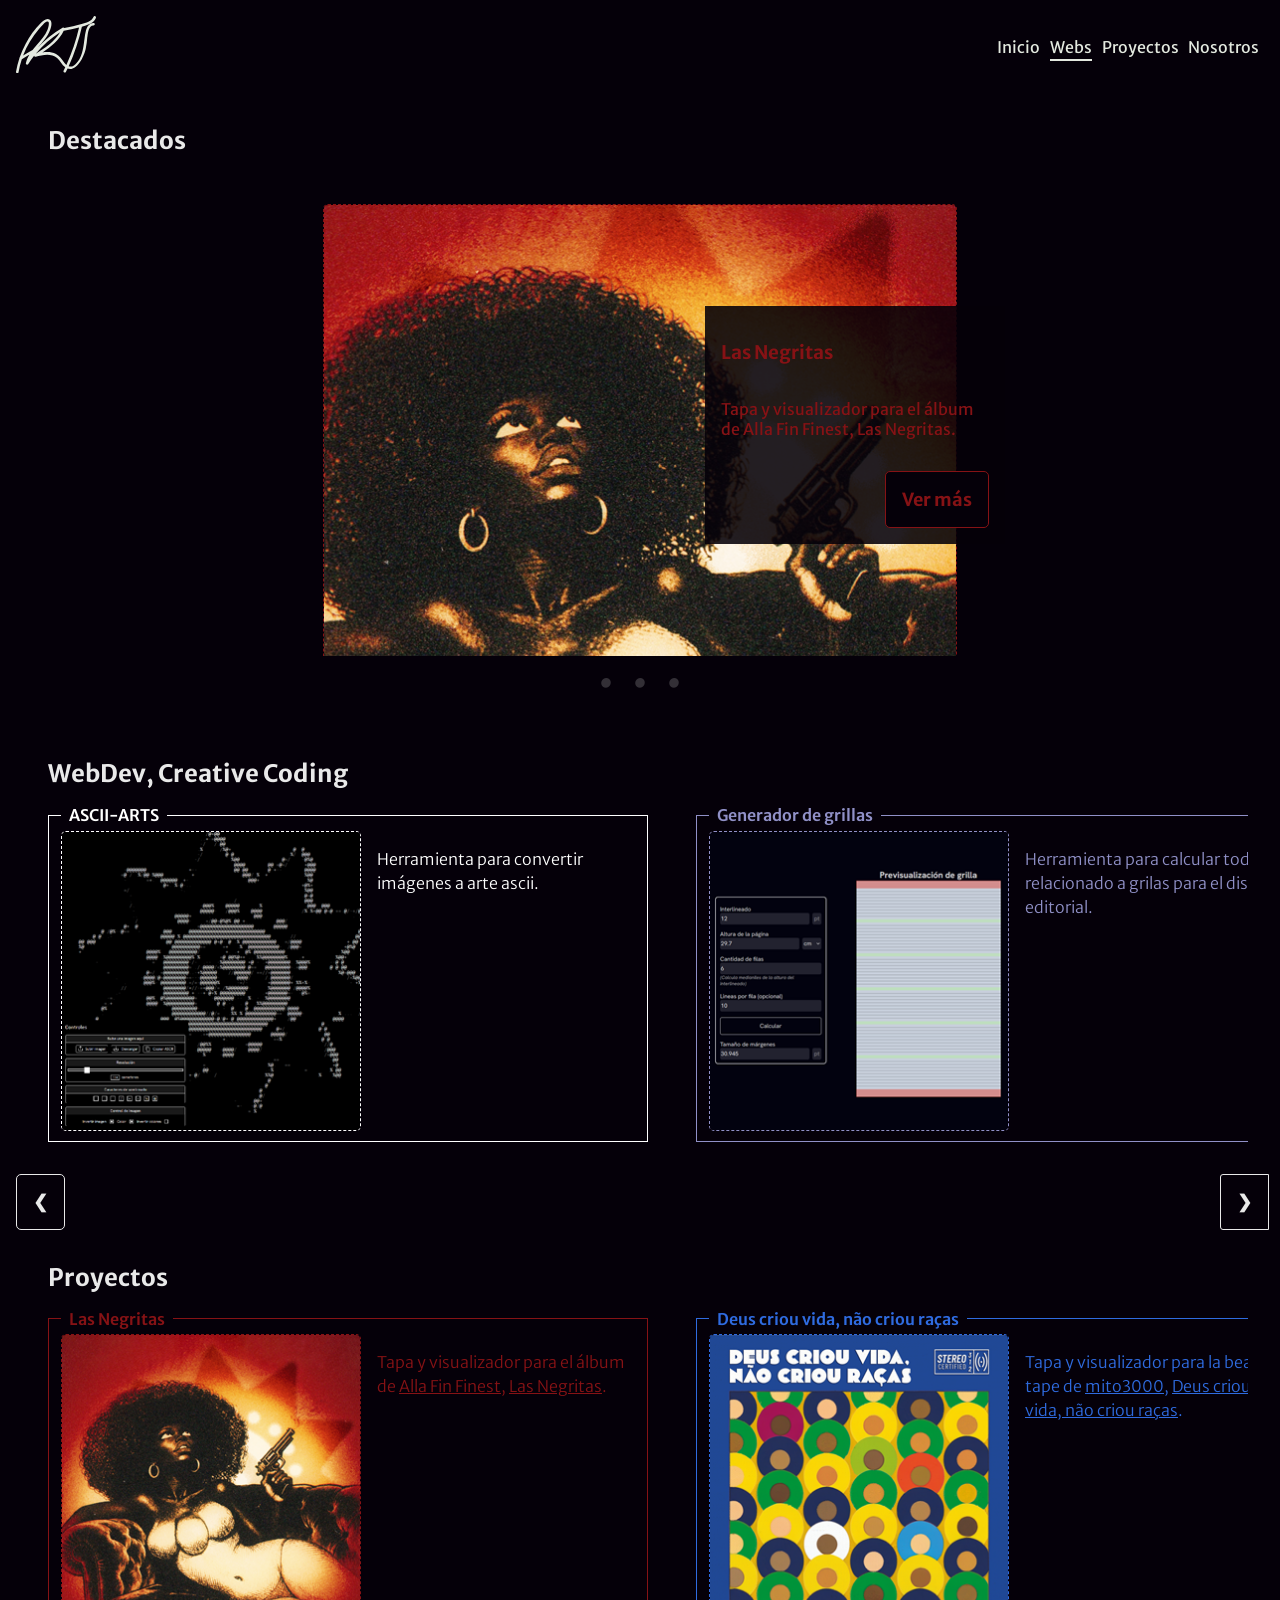
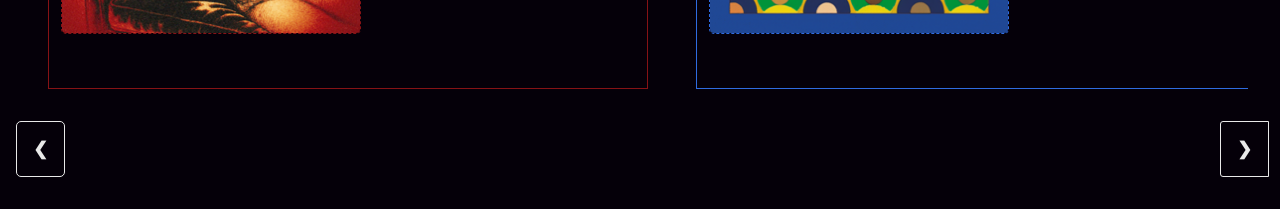
==== index.html @ b4864636 "Add hero section" ====
<!DOCTYPE html>
<html lang="es">

<head>
    <meta charset="UTF-8">
    <meta name="viewport" content="width=device-width, initial-scale=1.0">
    <title>ARTS.str | Web Portfolio</title>
    <link rel="preconnect" href="https://fonts.googleapis.com">
    <link rel="preconnect" href="https://fonts.gstatic.com" crossorigin>
    <link href="https://fonts.googleapis.com/css2?family=Merriweather+Sans:ital,wght@0,300..800;1,300..800&display=swap"
        rel="stylesheet">
    <link rel="stylesheet" href="css/main-style.css">
    <link rel="stylesheet" href="css/nav-style.css">
    <link rel="stylesheet" href="css/cards-style.css">
    <link rel="stylesheet" href="css/modal-style.css">
    <link rel="stylesheet" href="css/controls-style.css">
    <link rel="stylesheet" href="css/hero-style.css">
</head>

<body>
    <nav class="nav">
        <a href="#home">
            <svg class="logo" xmlns="http://www.w3.org/2000/svg" viewBox="0 0 159.32 113.97">
                <path
                    d="M154.54,1.44c-3.74,9.2-15.3,11.96-23.85,14.61-11.26,3.48-22.75,6.17-34.37,8.08-.65-1.17-2.17-1.79-3.62-.94-18.35,10.75-34.97,24.2-49.34,39.77,9.53-11.02,19.91-21.61,24.7-35.41,1.94-5.58,4.93-15.87-.68-20.15-6.23-4.76-13.85,2.54-17.96,6.71-12.04,12.24-22.29,26.29-30.39,41.42-4.67,8.72-8.62,17.83-11.82,27.19-.34.42-.48.91-.46,1.4C3.83,92.87,1.58,101.84.04,110.93c-.55,3.25,4.46,4.33,5.01,1.07,1.5-8.86,3.68-17.58,6.5-26.08,4.32-2.51,8.64-5.03,12.96-7.54.69-.4,1.38-.81,2.07-1.22-3.12,5.21-5.59,10.77-6.92,16.83-.66,3.01,3.3,4.03,4.79,1.69,3.63-5.68,7.54-11.16,11.69-16.45.34,1.32,1.66,2.44,3.26,1.93,13.21-4.2,30.91-7.63,42.51,2.31,6.31,5.41,9.23,14.01,16.18,18.75-1.08,2.28-2.18,4.56-3.31,6.82-1.48,2.95,3.1,5.26,4.58,2.31,1.13-2.27,2.24-4.56,3.33-6.85,1.44.55,3.96,1.3,7.01.93,0,0,3.21-.39,6.38-2.43,17.17-11.05,22.7-37.45,22.7-37.45,3.26-15.57,2.08-16.19,3.64-25.74,1.07-6.57,2.46-21.22,11.84-20.96,3.29.09,3.71-5.02.41-5.11-8.89-.25-13.43,7.71-15.3,15.31-2.02,8.2-1.87,10.32-4.19,25.82-1.47,9.84-2.46,16.5-5.9,24.61-7.17,16.92-17,21.34-18.99,21.29-2.79-.06-5.41-.92-5.41-.92,0,0,0,0-.01,0,11.56-25.17,20.41-51.56,26.36-78.62.99-.3,1.98-.6,2.97-.91,9.4-2.98,20.84-6.57,24.9-16.56,1.24-3.04-3.33-5.37-4.58-2.31ZM22.53,73.61c-2.77,1.61-5.54,3.23-8.31,4.84,7.41-19.42,18.2-37.53,31.91-53.25,2.65-3.04,5.41-6,8.27-8.85,2.16-2.15,4.86-4.91,8.09-5.23,5.8-.57,1.35,13.34.26,16.14-4.56,11.73-13.42,21.17-21.51,30.56-2.81,3.26-5.63,6.59-8.27,10.04-3.6,1.65-7.01,3.76-10.43,5.75ZM87.71,32.27c-11.09,18.72-30.12,31.41-48.31,42.92,13.78-16.67,30.12-31.17,48.31-42.92ZM100.33,97.46c-1.7-1.31-3.15-2.95-4.5-4.71-4.86-6.37-8.77-13.09-16.13-16.91-8.26-4.28-17.77-4.6-26.99-3.18,17.02-11.39,33.35-24.6,42.32-43.19.11,0,.22-.01.34-.03,10.2-1.63,20.3-3.81,30.25-6.59-5.84,25.68-14.32,50.68-25.28,74.6Z" />
            </svg>
        </a>

        <section class="nav-links">
            <a href="#home" data-section="home">Inicio</a>
            <a href="#web-title" data-section="web">Webs</a>
            <a href="#projects-title" data-section="projects">Proyectos</a>
            <a href="#us" data-section="us">Nosotros</a>
        </section>

    </nav>

    <main class="main-content">
        <h2 id="web-title">Destacados</h2>
        <article id="home">
            <div id="hero-section"></div>
            <div id="home-anchors"></div>
        </article>
        <h2 id="web-title">WebDev, Creative Coding</h2>
        <article id="web">
        </article>
        <div class="controls">
            <button class="prev">&#10094;</button>
            <button class="next">&#10095;</button>
        </div>
        <h2 id="projects-title">Proyectos</h2>
        <article id="projects">

        </article>
        <div class="controls">
            <button class="prev">&#10094;</button>
            <button class="next">&#10095;</button>
        </div>
        <article id="us">

        </article>
    </main>

    <!-- The Modal -->
    <div id="popup-modal" class="modal">

    </div>
    <script src="js/main-script.js"></script>
    <script src="js/nav-script.js"></script>
    <script src="js/modal.js"></script>
    <script src="js/gallery.js"></script>
    <script src="js/load-project-page.js"></script>
    <script src="js/load-projects.js"></script>
    <script src="js/load-tools.js"></script>
    <script src="js/scroll-persistance.js"></script>
    <script src="js/controls.js"></script>
    <script src="js/hero-script.js"></script>
</body>

</html>
---- css/main-style.css ----
:root{
    --bg: #050009;
    --bg-overlay: #050009e0;
    --text: #E9E9E9;
    --text-hover: #a8a8a8;
}
*{
    box-sizing: border-box;
}
html{
    margin: 0;
    padding: 0;
    scroll-behavior: smooth !important;
}
body{
    margin: 0;
    padding: 0;
    background-color: var(--bg);
    color: var(--text);
    font-family: "Merriweather Sans", sans-serif;
}
.main-content{
    display: flex;
    flex-direction: column;
}
article{
    scroll-margin-top: 5rem;
    margin: 1rem 2rem;
    scrollbar-width: none;
}
#projects, #web{
    display: flex;
    flex-direction: row;
    padding-bottom: 1rem;
    overflow-x: scroll;
    gap: 1rem;
}
h2{
    width: fit-content;
    text-align: left;
    margin: 2rem 0 0 3rem;
    scroll-margin-top: 5rem;
}

@media screen and (max-width: 768px) {
    .main-content{
        display: flex;
        flex-direction: column;
        align-items: center;
        justify-content: center;
    }
    #projects, #web{
        margin: 0;
        flex-direction: column;
        max-height: fit-content;
        width: fit-content;
    }
    h2{
        text-align: center;
        margin: 3rem 0 0 0;
        font-size: xx-large;
    }
    article{
        scrollbar-width:initial;
    }
}
---- css/nav-style.css ----
.nav{
    position: sticky;
    width: 100%;
    top: 0;
    left: 0;
    display: flex;
    flex-direction: row;
    align-items: center;
    justify-content: space-between;
    mix-blend-mode: difference;
    z-index: 1;
}

.nav-links{
    margin-right: 1rem;
    display: flex;
    flex-direction: row;
    justify-content: space-between;
}

.nav-links *{
    margin: .3rem;
    position: relative;
    text-decoration: none;
    color: var(--text);
    transform-origin: center;
    transition: transform 100ms ease-in;
}

.nav-links *::after{
    content: "";
    position: absolute;
    left: 0;
    bottom: -4px;
    width: 0;
    height: 2px;
    background: currentColor;
    transition: width 0.3s ease;
}

.nav-links *:hover{
    color: var(--text-hover);
    transform: scale(110%);
}

.nav-links *.active::after{
    width: 100%;
}

.logo{
    fill: var(--text);
    margin: 1rem;
    width: 80px;
}
.logo:hover{
    fill: var(--text-hover);
    transform: scale(110%);
    cursor: pointer;
}
---- css/cards-style.css ----
.project-card {
    display: flex;
    align-items: flex-start;
    min-width: 600px;
    margin: 0 1rem;
}
.project-card legend{
    width: fit-content;
    padding: 0 0.5rem;
    font-weight: 600;
}
.project-card a, .project-card a img, .project-card a video {
    height: 300px;
    object-fit: cover;
    border-radius: 5px;
    transition: transform 100ms ease-in;
}
.project-card img:hover, .project-card video:hover{
    transform: scale(102%);
}

.project-card section {
    width: 60%;
    margin-left: 1rem;
}

.project-card section p {
    font-weight: 200;
    line-height: 150%;
    display: -webkit-box;
    -webkit-box-orient: vertical;
    -webkit-line-clamp: 14;
    line-clamp: 14;
    overflow: hidden;
}
.project-card section p a{
    color: currentColor;
}

@media screen and (max-width: 768px) {
    .project-card {
        align-items: center;
        min-width: fit-content;
        max-width: fit-content;
        flex-direction: column;
        margin: 0;
        margin: .5rem;
    }
    .project-card legend{
        max-width: 300px;
        padding: 0.5rem 0.5rem;
    }
    .project-card section {
        width: 300px;
        margin-left: 0;
    }
    .project-card section p {
        -webkit-line-clamp: 5;
        line-clamp: 5;
    }
}
---- css/modal-style.css ----
/* The Modal (background) */
 .modal {
     display: none;
     /* Hidden by default */
     position: fixed;
     /* Stay in place */
     z-index: 1;
     /* Sit on top */
     left: 0;
     top: 0;
     width: 100%;
     /* Full width */
     height: 100%;
     /* Full height */
     overflow: auto;
     /* Enable scroll if needed */
     background-color: rgb(0, 0, 0);
     /* Fallback color */
     background-color: rgba(0, 0, 0, 0.4);
     /* Black w/ opacity */
 }

 /* Modal Content/Box */
 .modal-content {
     font-weight: 200;
     background-color: var(--bg);
     margin: 25dvh auto 0 auto;
     /* 15% from the top and centered */
     padding: 20px;
     border: 1px solid #888;
     width: fit-content;
     min-width: 200px;
     max-width: 800px;
     /* Could be more or less, depending on screen size */
 }

 .modal-content legend {
     font-weight: 600;
     font-size: 14pt;
     padding: .5rem;
     background-color: var(--bg);
     border: 1px solid currentColor;
 }

 .modal-content img,
 .modal-content video {
     height: 300px;
     vertical-align: top;
     object-fit: cover;
     border-radius: 5px;
     transition: transform 100ms ease-in;
     border: 1px dashed currentColor;
     scroll-snap-align: start;
 }

 .modal-content p a {
     color: currentColor;
 }

 .modal-content .modal-gallery {
     display: flex;
     overflow: scroll;
     scroll-snap-type: x mandatory;
     position: relative;
     scroll-behavior: smooth;
     margin: 0 auto;
     gap: 2rem;
     width: fit-content;
     min-width: 212px;
     max-width: 750px;
 }

 .gallery-anchors {
     display: flex;
     justify-content: center;
     gap: 1rem;
 }

 .gallery-anchors a {
     opacity: 0.2;
     text-decoration: none;
     color: currentColor;
     font-size: 32pt;
 }

 .active-gallery-anchor {
     opacity: 1 !important;
 }

 /* The Close Button */
 .close {
     background-color: var(--bg);
     color: var(--text);
     float: right;
     position: relative;
     top: -3.5rem;
     right: -2.2rem;
     font-size: 24px;
     width: 30px;
     text-align: center;
     font-weight: bold;
     border: 1px solid currentColor;
 }

 .close:hover,
 .close:focus {
     color: var(--text-hover);
     text-decoration: none;
     cursor: pointer;
 }

 @media screen and (max-width: 768px) {

     .modal-content img,
     .modal-content video {
         align-items: center;
         width: 300px;
         height: auto;
         margin: 0 0 1rem 0;
     }

     .modal-content {
         min-width: 350px;
         line-height: 18pt;
         font-size: 12pt;
         margin: 1rem auto 0 auto;
     }

     .modal-content .modal-gallery {
         overflow-y: scroll;
         min-width: fit-content;
         max-height: 50dvh;
         align-items: center;
         flex-direction: column;
         max-width: 100%;
     }
     .gallery-anchors {
         flex-direction: row;
     }
     .gallery-anchors a {
         font-size: 64pt;
         line-height: 32pt;
     }
 }
---- css/controls-style.css ----
.controls {
    position: relative;
    width: 80dvw;
    margin-left: 1rem;
}

.prev,
.next {
    border: 1px solid currentColor;
    background-color: var(--bg);
    cursor: pointer;
    position: relative;
    width: auto;
    padding: 16px;
    color: currentColor;
    font-weight: bold;
    font-size: 18px;
    transition: 0.6s ease;
    border-radius: 5px;
    user-select: none;
}

/* Position the "next button" to the right */
.next {
    left: calc(100dvw - 4rem - 64px);
    border-radius: 3px 0 0 3px;
}

/* On hover, add a black background color with a little bit see-through */
.prev:hover,
.next:hover {
    background-color: var(--text-hover);
}

@media screen and (max-width: 768px) {
    .controls{
        display: none;
    }
}
---- css/hero-style.css ----
#home {
    display: flex;
    flex-direction: column;
    align-items: center;
    margin-top: 0;
}

#hero-section {
    display: flex;
    flex-direction: row;
    overflow-x: scroll;
    gap: 2rem;
    width: 60%;
    margin: 0 auto;
    scroll-behavior: smooth;
    scrollbar-width: none;
}

.hero-card {
    scroll-margin-top: 15rem;
    height: 500px;
    min-width: 100%;
    padding: 3rem;
    position: relative;
    overflow: hidden;
}

.hero-content p{
    line-clamp: 14;
    -webkit-line-clamp: 14;
}

.hero-background img,
.hero-background video {
    width: 100%;
    overflow: hidden;
    object-fit: cover;
    border-radius: 5px;
    transition: transform 100ms ease-in;
}

.hero-content {
    position: absolute;
    background-color: var(--bg-overlay);
    word-wrap: break-word;
    width: 300px;
    padding: 1rem;
    top: 30%;
    right: 0;
    display: flex;
    flex-direction: column;
}

.hero-engage {
    border: 1px solid currentColor;
    background-color: var(--bg);
    cursor: pointer;
    width: auto;
    padding: 16px;
    color: currentColor;
    font-weight: bold;
    font-size: 18px;
    transition: 0.6s ease;
    border-radius: 5px;
    user-select: none;
    margin-top: 1rem;
    align-self: flex-end;
}

.hero-card a {
    text-decoration: none;
    color: currentColor;
}

#home-anchors {
    display: flex;
    justify-content: center;
    gap: 1rem;
}

#home-anchors a {
    opacity: 0.2;
    text-decoration: none;
    color: currentColor;
    font-size: 32pt;
}

@media screen and (max-width: 768px) {
    .hero-card {
        min-height: 450px;
        line-clamp: 14;
        -webkit-line-clamp: 14;
    }
}
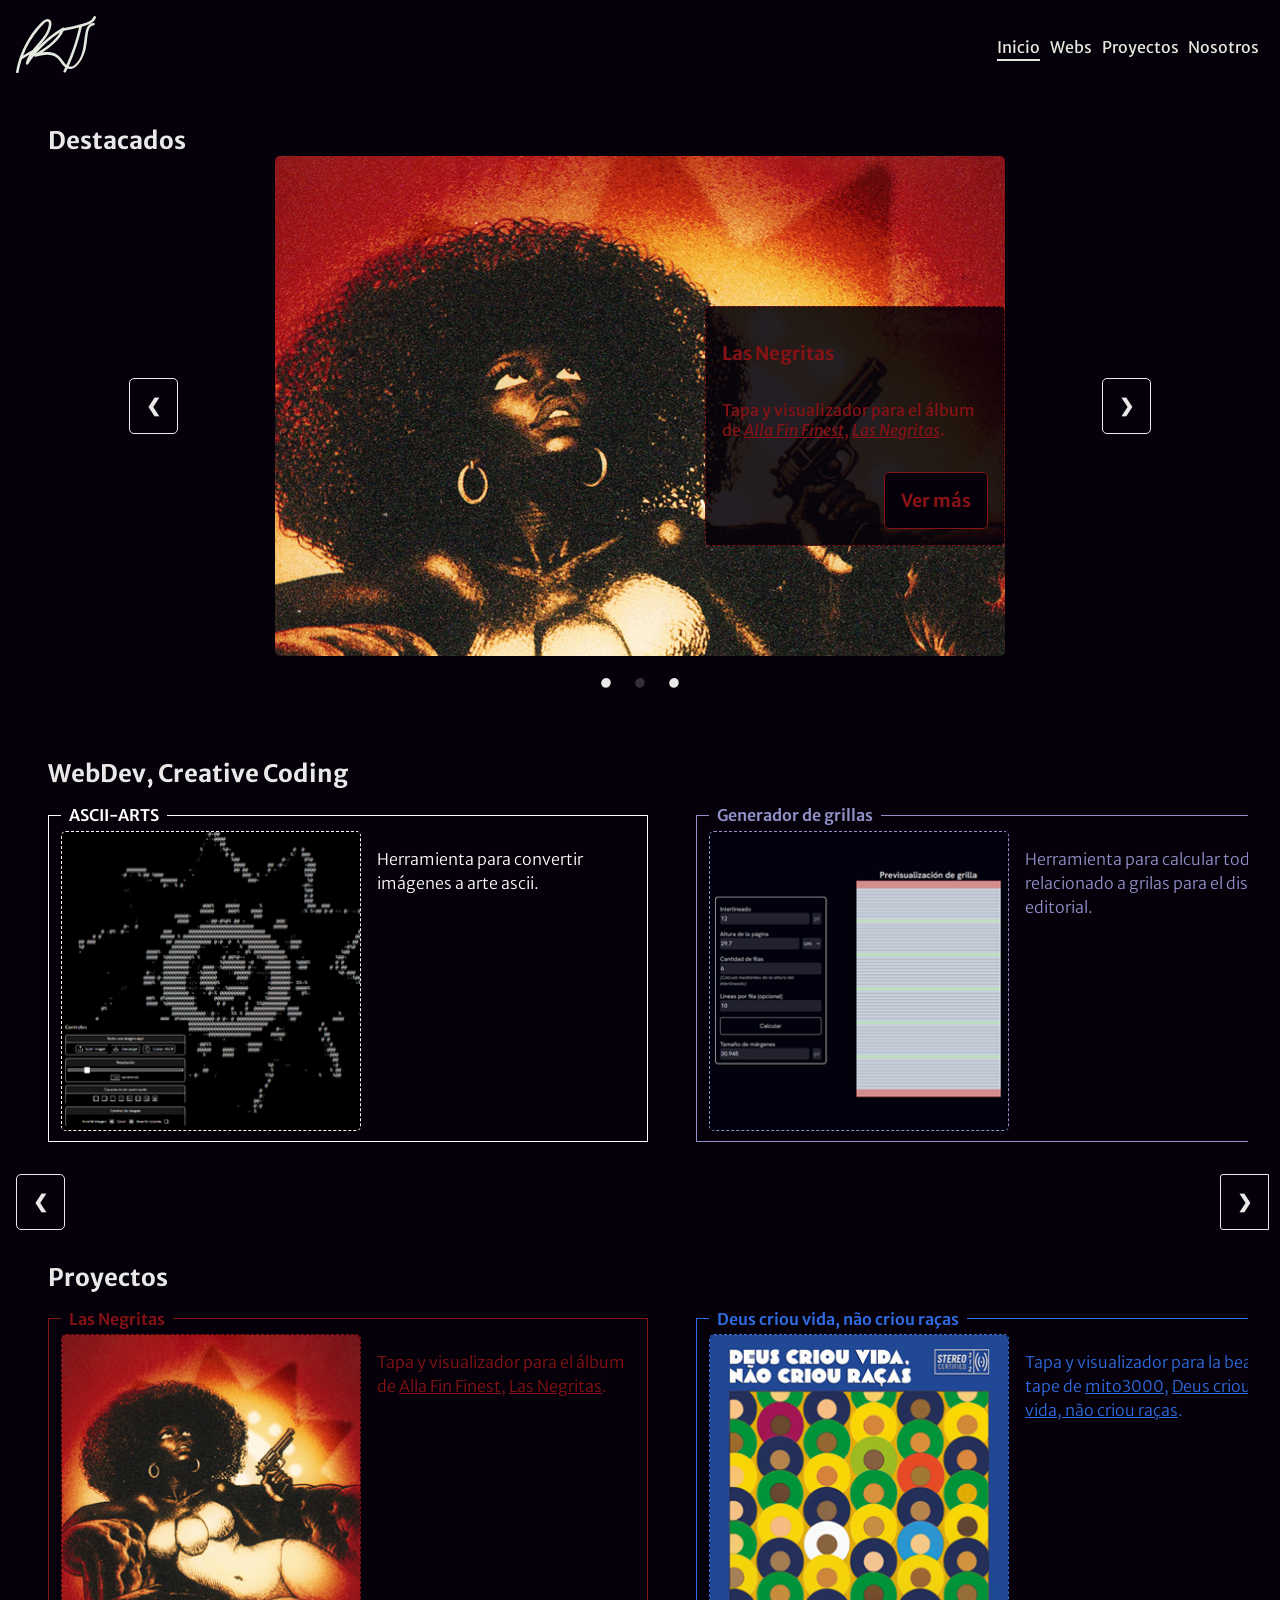
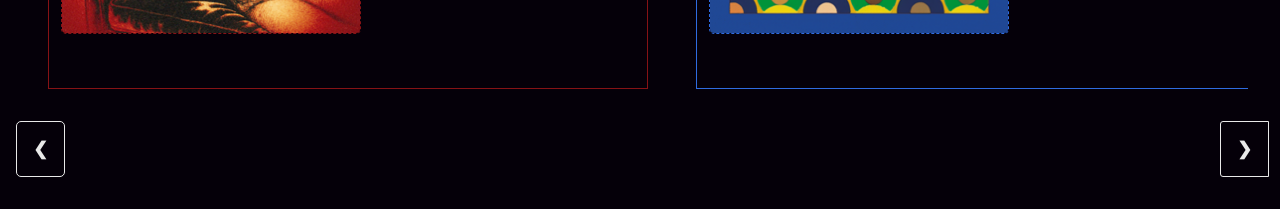
==== commit 822f879d: "Finish hero section" ====
--- a/index.html
+++ b/index.html
@@ -27,7 +27,7 @@
         </a>
 
         <section class="nav-links">
-            <a href="#home" data-section="home">Inicio</a>
+            <a href="#home-title" data-section="home">Inicio</a>
             <a href="#web-title" data-section="web">Webs</a>
             <a href="#projects-title" data-section="projects">Proyectos</a>
             <a href="#us" data-section="us">Nosotros</a>
@@ -36,9 +36,13 @@
     </nav>
 
     <main class="main-content">
-        <h2 id="web-title">Destacados</h2>
+        <h2 id="home-title">Destacados</h2>
         <article id="home">
-            <div id="hero-section"></div>
+            <div class="hero">
+                <button id="hero-back">&#10094;</button>
+                <div id="hero-section"></div>
+                <button id="hero-next">&#10095;</button>
+            </div>
             <div id="home-anchors"></div>
         </article>
         <h2 id="web-title">WebDev, Creative Coding</h2>
--- a/css/main-style.css
+++ b/css/main-style.css
@@ -3,6 +3,7 @@
     --bg-overlay: #050009e0;
     --text: #E9E9E9;
     --text-hover: #a8a8a8;
+    --bg-hover: #1d0630;
 }
 *{
     box-sizing: border-box;
--- a/css/cards-style.css
+++ b/css/cards-style.css
@@ -15,6 +15,7 @@
     object-fit: cover;
     border-radius: 5px;
     transition: transform 100ms ease-in;
+    user-select: none;
 }
 .project-card img:hover, .project-card video:hover{
     transform: scale(102%);
--- a/css/hero-style.css
+++ b/css/hero-style.css
@@ -9,9 +9,8 @@
     display: flex;
     flex-direction: row;
     overflow-x: scroll;
-    gap: 2rem;
     width: 60%;
-    margin: 0 auto;
+    margin: 0 0;
     scroll-behavior: smooth;
     scrollbar-width: none;
 }
@@ -20,12 +19,11 @@
     scroll-margin-top: 15rem;
     height: 500px;
     min-width: 100%;
-    padding: 3rem;
     position: relative;
     overflow: hidden;
 }
 
-.hero-content p{
+.hero-content p {
     line-clamp: 14;
     -webkit-line-clamp: 14;
 }
@@ -37,6 +35,7 @@
     object-fit: cover;
     border-radius: 5px;
     transition: transform 100ms ease-in;
+    user-select: none;
 }
 
 .hero-content {
@@ -49,6 +48,7 @@
     right: 0;
     display: flex;
     flex-direction: column;
+    border-radius: 5px;
 }
 
 .hero-engage {
@@ -65,11 +65,18 @@
     user-select: none;
     margin-top: 1rem;
     align-self: flex-end;
+    text-decoration: none;
 }
 
-.hero-card a {
-    text-decoration: none;
+.hero-engage:hover {
+    scale: 110%;
+    background-color: var(--bg-hover);
+}
+
+.hero-content p a {
     color: currentColor;
+    font-style: italic;
+    text-decoration: underline;
 }
 
 #home-anchors {
@@ -84,11 +91,47 @@
     color: currentColor;
     font-size: 32pt;
 }
+.hero{
+    display: flex;
+    flex-direction: row;
+}
+
+.hero button{
+    margin: auto auto;
+    border: 1px solid currentColor;
+    background-color: var(--bg);
+    cursor: pointer;
+    position: relative;
+    width: auto;
+    padding: 16px;
+    color: currentColor;
+    font-weight: bold;
+    font-size: 18px;
+    transition: 0.6s ease;
+    border-radius: 5px;
+    user-select: none;
+}
 
 @media screen and (max-width: 768px) {
+    #hero-section {
+        width: 100%;
+        min-width: 343px;
+    }
+
+    .hero-content {
+        bottom: 0;
+        width: 100%;
+        top: initial;
+        height: fit-content;
+    }
+
     .hero-card {
-        min-height: 450px;
+        scroll-margin-top: 7rem;
+        min-height: 500px;
         line-clamp: 14;
         -webkit-line-clamp: 14;
     }
+    .hero button{
+        display: none;
+    }
 }
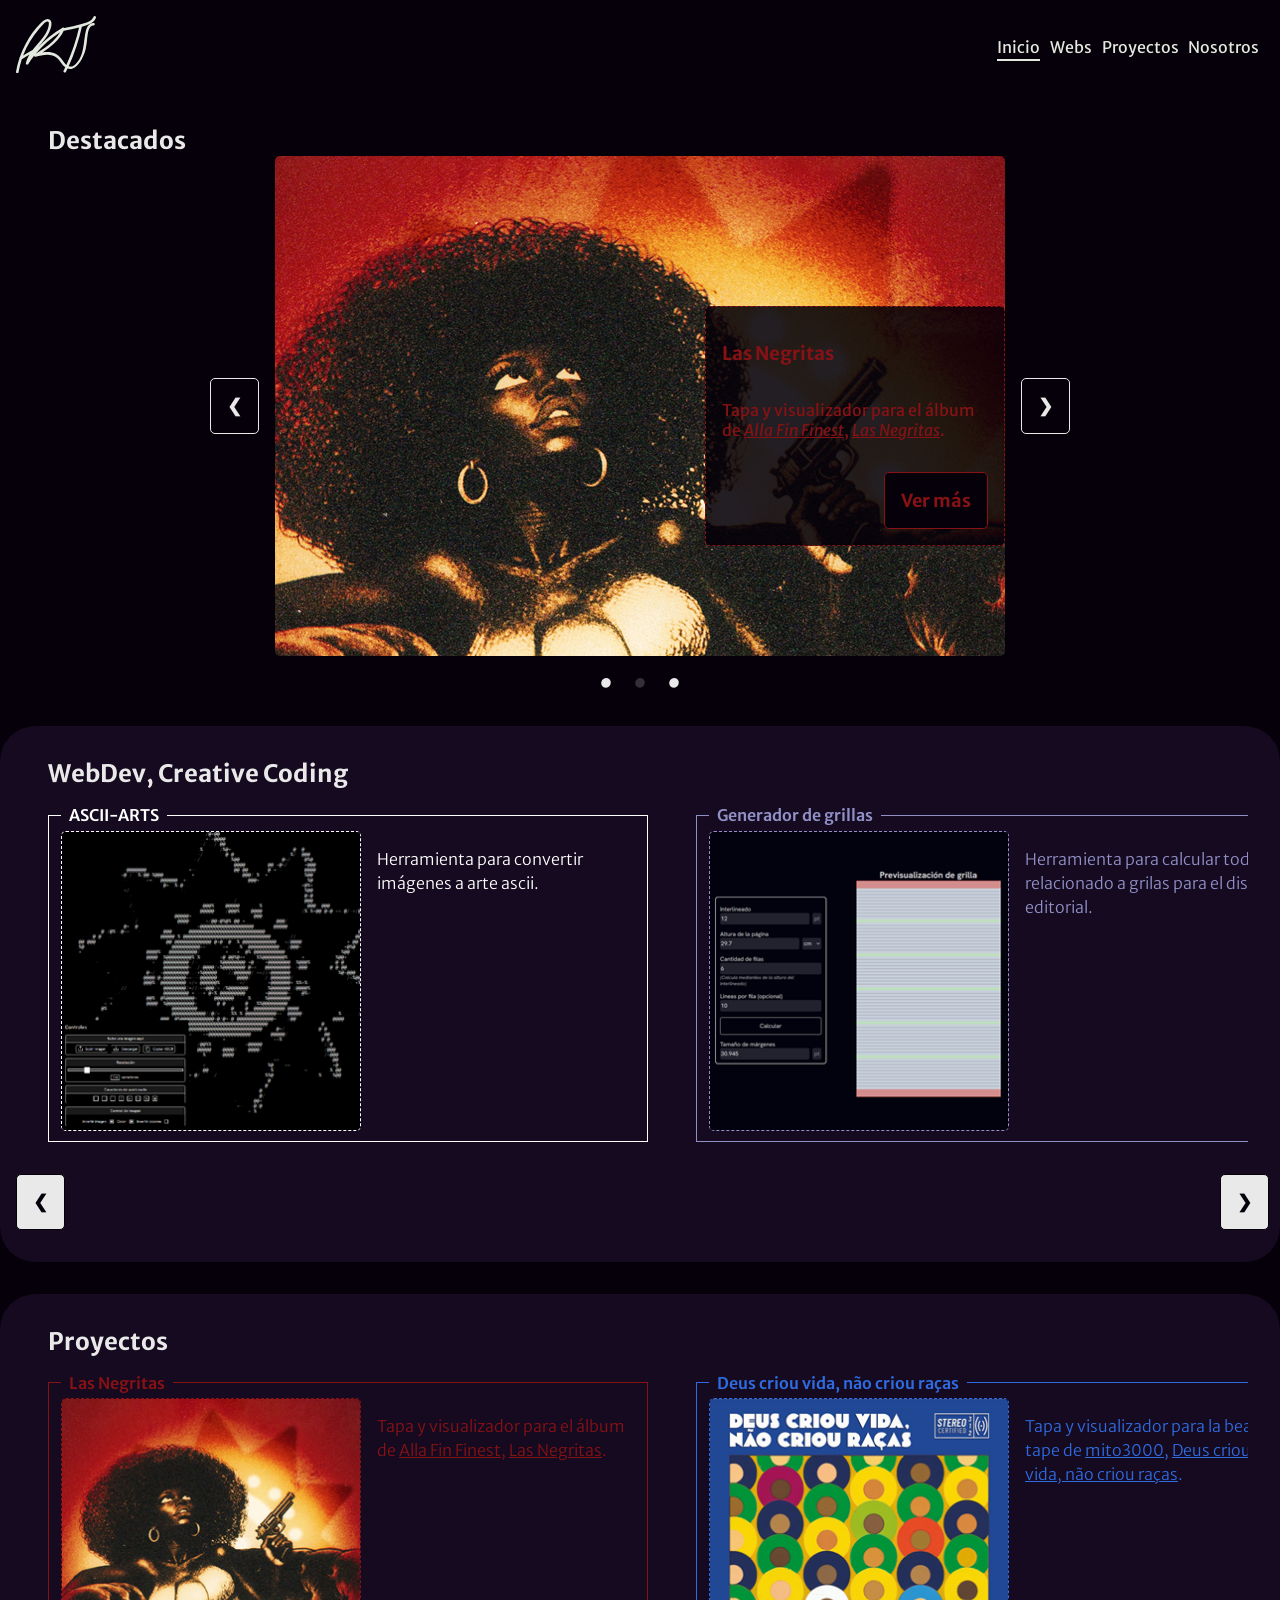
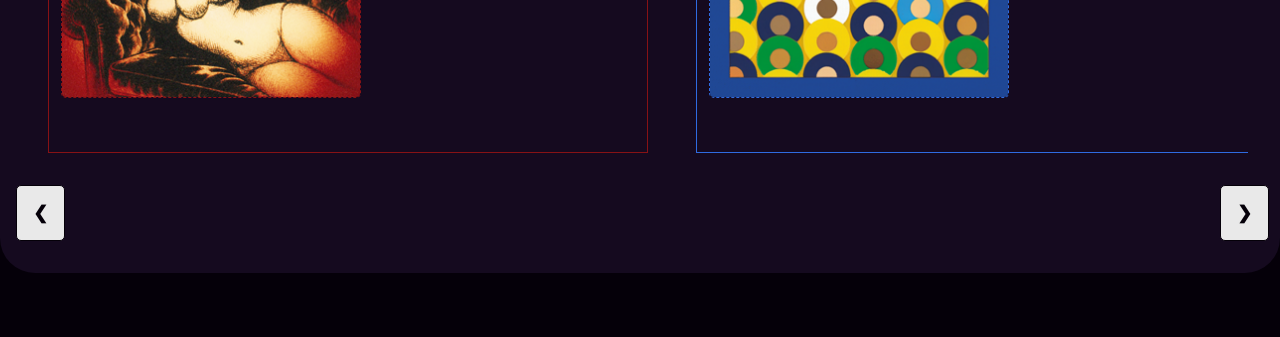
==== commit d50d8cb3: "Style changes" ====
--- a/index.html
+++ b/index.html
@@ -45,21 +45,27 @@
             </div>
             <div id="home-anchors"></div>
         </article>
-        <h2 id="web-title">WebDev, Creative Coding</h2>
-        <article id="web">
-        </article>
-        <div class="controls">
-            <button class="prev">&#10094;</button>
-            <button class="next">&#10095;</button>
-        </div>
-        <h2 id="projects-title">Proyectos</h2>
-        <article id="projects">
+        <section class="carousel-section">
+            <h2 id="web-title">WebDev, Creative Coding</h2>
+            <article id="web">
+            </article>
+            <div class="controls section-controls">
+                <button class="prev">&#10094;</button>
+                <button class="next">&#10095;</button>
+            </div>
+        </section>
 
-        </article>
-        <div class="controls">
-            <button class="prev">&#10094;</button>
-            <button class="next">&#10095;</button>
-        </div>
+
+        <section class="carousel-section">
+            <h2 id="projects-title">Proyectos</h2>
+            <article id="projects">
+
+            </article>
+            <div class="controls section-controls">
+                <button class="prev">&#10094;</button>
+                <button class="next">&#10095;</button>
+            </div>
+        </section>
         <article id="us">
 
         </article>
--- a/css/main-style.css
+++ b/css/main-style.css
@@ -1,67 +1,104 @@
-:root{
+:root {
     --bg: #050009;
     --bg-overlay: #050009e0;
     --text: #E9E9E9;
     --text-hover: #a8a8a8;
-    --bg-hover: #1d0630;
+    --bg-hover: #150a1f;
 }
-*{
+
+* {
     box-sizing: border-box;
 }
-html{
+
+html {
     margin: 0;
     padding: 0;
-    scroll-behavior: smooth !important;
+    scroll-behavior: smooth;
 }
-body{
+
+body {
     margin: 0;
     padding: 0;
     background-color: var(--bg);
     color: var(--text);
     font-family: "Merriweather Sans", sans-serif;
 }
-.main-content{
+
+.main-content {
     display: flex;
     flex-direction: column;
 }
-article{
+
+article {
     scroll-margin-top: 5rem;
     margin: 1rem 2rem;
     scrollbar-width: none;
 }
-#projects, #web{
+
+#projects,
+#web {
     display: flex;
     flex-direction: row;
     padding-bottom: 1rem;
     overflow-x: scroll;
     gap: 1rem;
 }
-h2{
+
+h2 {
     width: fit-content;
     text-align: left;
     margin: 2rem 0 0 3rem;
     scroll-margin-top: 5rem;
 }
 
+.carousel-section {
+    background-color: var(--bg-hover);
+    border-radius: 35px;
+    margin-bottom: 2rem;
+}
+
+.section-controls * {
+    color: var(--bg) !important;
+    background-color: var(--text) !important;
+    margin-bottom: 2rem;
+}
+
+.section-controls *:hover {
+    color: var(--bg-hover) !important;
+    background-color: var(--text-hover) !important;
+}
+
 @media screen and (max-width: 768px) {
-    .main-content{
+    .main-content {
         display: flex;
         flex-direction: column;
         align-items: center;
         justify-content: center;
     }
-    #projects, #web{
+
+    #projects,
+    #web {
         margin: 0;
         flex-direction: column;
         max-height: fit-content;
         width: fit-content;
     }
-    h2{
+
+    h2 {
         text-align: center;
-        margin: 3rem 0 0 0;
+        margin: 3rem;
         font-size: xx-large;
     }
-    article{
-        scrollbar-width:initial;
+
+    article {
+        scrollbar-width: initial;
+    }
+
+    .carousel-section {
+        width: 100%;
+        display: flex;
+        flex-direction: column;
+        justify-content: center;
+        align-items: center;
     }
 }
--- a/css/nav-style.css
+++ b/css/nav-style.css
@@ -24,7 +24,7 @@
     text-decoration: none;
     color: var(--text);
     transform-origin: center;
-    transition: transform 100ms ease-in;
+    transition: transform 50ms ease-in;
 }
 
 .nav-links *::after{
@@ -35,7 +35,7 @@
     width: 0;
     height: 2px;
     background: currentColor;
-    transition: width 0.3s ease;
+    transition: width 100ms ease;
 }
 
 .nav-links *:hover{
@@ -51,6 +51,7 @@
     fill: var(--text);
     margin: 1rem;
     width: 80px;
+    transition: transform 50ms ease;
 }
 .logo:hover{
     fill: var(--text-hover);
--- a/css/controls-style.css
+++ b/css/controls-style.css
@@ -15,7 +15,7 @@
     color: currentColor;
     font-weight: bold;
     font-size: 18px;
-    transition: 0.6s ease;
+    transition: 100ms ease;
     border-radius: 5px;
     user-select: none;
 }
@@ -23,7 +23,7 @@
 /* Position the "next button" to the right */
 .next {
     left: calc(100dvw - 4rem - 64px);
-    border-radius: 3px 0 0 3px;
+    border-radius: 5px;
 }
 
 /* On hover, add a black background color with a little bit see-through */
--- a/css/hero-style.css
+++ b/css/hero-style.css
@@ -97,8 +97,7 @@
 }
 
 .hero button{
-    margin: auto auto;
-    border: 1px solid currentColor;
+    border: 1px currentColor solid;
     background-color: var(--bg);
     cursor: pointer;
     position: relative;
@@ -107,9 +106,18 @@
     color: currentColor;
     font-weight: bold;
     font-size: 18px;
-    transition: 0.6s ease;
+    transition: 100ms ease;
     border-radius: 5px;
     user-select: none;
+}
+#hero-back{
+    margin: auto 1rem auto auto;
+}
+#hero-next{
+    margin: auto auto auto 1rem;
+}
+.hero button:hover{
+    background-color: var(--text-hover);
 }
 
 @media screen and (max-width: 768px) {
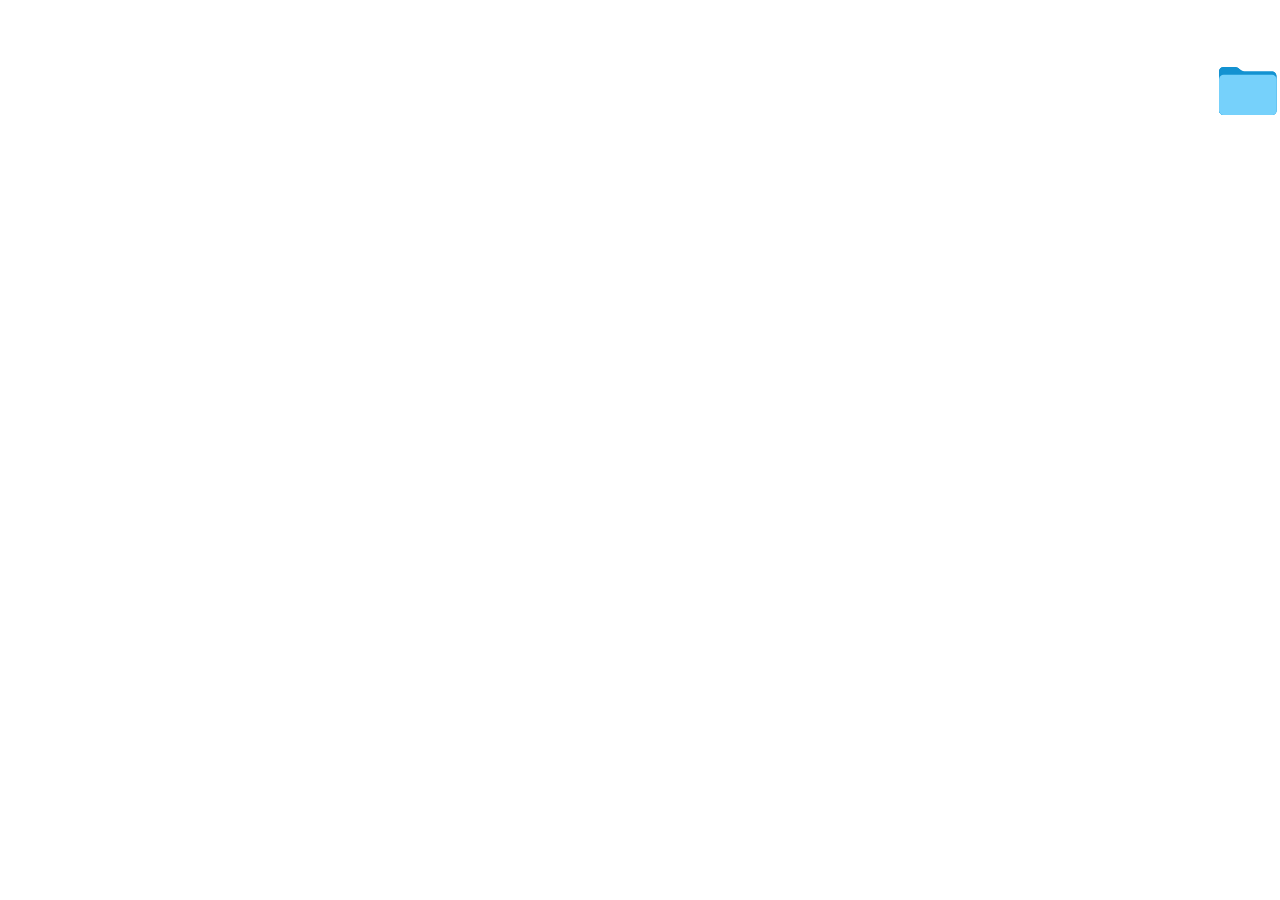
==== commit 90d729e7: "redesign" ====
--- a/index.html
+++ b/index.html
@@ -4,87 +4,209 @@
 <head>
     <meta charset="UTF-8">
     <meta name="viewport" content="width=device-width, initial-scale=1.0">
-    <title>ARTS.str | Web Portfolio</title>
+    <title>Portfolio</title>
     <link rel="preconnect" href="https://fonts.googleapis.com">
     <link rel="preconnect" href="https://fonts.gstatic.com" crossorigin>
-    <link href="https://fonts.googleapis.com/css2?family=Merriweather+Sans:ital,wght@0,300..800;1,300..800&display=swap"
+    <link
+        href="https://fonts.googleapis.com/css2?family=Fira+Sans:ital,wght@0,100;0,200;0,300;0,400;0,500;0,600;0,700;0,800;0,900;1,100;1,200;1,300;1,400;1,500;1,600;1,700;1,800;1,900&display=swap"
         rel="stylesheet">
-    <link rel="stylesheet" href="css/main-style.css">
-    <link rel="stylesheet" href="css/nav-style.css">
-    <link rel="stylesheet" href="css/cards-style.css">
-    <link rel="stylesheet" href="css/modal-style.css">
-    <link rel="stylesheet" href="css/controls-style.css">
-    <link rel="stylesheet" href="css/hero-style.css">
+    <link rel="stylesheet" href="css/main.css">
+    <link rel="stylesheet" href="css/taskbar.css">
+    <link rel="stylesheet" href="css/folder.css">
+    <link rel="stylesheet" href="css/explorer.css">
+    <link rel="stylesheet" href="css/drag-area.css">
+    <link rel="stylesheet" href="css/contex-menu.css">
+    <link rel="stylesheet" href="css/configuration.css">
+    <link rel="stylesheet" href="css/browser.css">
+    <link rel="stylesheet" href="css/loading.css">
 </head>
 
 <body>
-    <nav class="nav">
-        <a href="#home">
-            <svg class="logo" xmlns="http://www.w3.org/2000/svg" viewBox="0 0 159.32 113.97">
-                <path
-                    d="M154.54,1.44c-3.74,9.2-15.3,11.96-23.85,14.61-11.26,3.48-22.75,6.17-34.37,8.08-.65-1.17-2.17-1.79-3.62-.94-18.35,10.75-34.97,24.2-49.34,39.77,9.53-11.02,19.91-21.61,24.7-35.41,1.94-5.58,4.93-15.87-.68-20.15-6.23-4.76-13.85,2.54-17.96,6.71-12.04,12.24-22.29,26.29-30.39,41.42-4.67,8.72-8.62,17.83-11.82,27.19-.34.42-.48.91-.46,1.4C3.83,92.87,1.58,101.84.04,110.93c-.55,3.25,4.46,4.33,5.01,1.07,1.5-8.86,3.68-17.58,6.5-26.08,4.32-2.51,8.64-5.03,12.96-7.54.69-.4,1.38-.81,2.07-1.22-3.12,5.21-5.59,10.77-6.92,16.83-.66,3.01,3.3,4.03,4.79,1.69,3.63-5.68,7.54-11.16,11.69-16.45.34,1.32,1.66,2.44,3.26,1.93,13.21-4.2,30.91-7.63,42.51,2.31,6.31,5.41,9.23,14.01,16.18,18.75-1.08,2.28-2.18,4.56-3.31,6.82-1.48,2.95,3.1,5.26,4.58,2.31,1.13-2.27,2.24-4.56,3.33-6.85,1.44.55,3.96,1.3,7.01.93,0,0,3.21-.39,6.38-2.43,17.17-11.05,22.7-37.45,22.7-37.45,3.26-15.57,2.08-16.19,3.64-25.74,1.07-6.57,2.46-21.22,11.84-20.96,3.29.09,3.71-5.02.41-5.11-8.89-.25-13.43,7.71-15.3,15.31-2.02,8.2-1.87,10.32-4.19,25.82-1.47,9.84-2.46,16.5-5.9,24.61-7.17,16.92-17,21.34-18.99,21.29-2.79-.06-5.41-.92-5.41-.92,0,0,0,0-.01,0,11.56-25.17,20.41-51.56,26.36-78.62.99-.3,1.98-.6,2.97-.91,9.4-2.98,20.84-6.57,24.9-16.56,1.24-3.04-3.33-5.37-4.58-2.31ZM22.53,73.61c-2.77,1.61-5.54,3.23-8.31,4.84,7.41-19.42,18.2-37.53,31.91-53.25,2.65-3.04,5.41-6,8.27-8.85,2.16-2.15,4.86-4.91,8.09-5.23,5.8-.57,1.35,13.34.26,16.14-4.56,11.73-13.42,21.17-21.51,30.56-2.81,3.26-5.63,6.59-8.27,10.04-3.6,1.65-7.01,3.76-10.43,5.75ZM87.71,32.27c-11.09,18.72-30.12,31.41-48.31,42.92,13.78-16.67,30.12-31.17,48.31-42.92ZM100.33,97.46c-1.7-1.31-3.15-2.95-4.5-4.71-4.86-6.37-8.77-13.09-16.13-16.91-8.26-4.28-17.77-4.6-26.99-3.18,17.02-11.39,33.35-24.6,42.32-43.19.11,0,.22-.01.34-.03,10.2-1.63,20.3-3.81,30.25-6.59-5.84,25.68-14.32,50.68-25.28,74.6Z" />
-            </svg>
-        </a>
-
-        <section class="nav-links">
-            <a href="#home-title" data-section="home">Inicio</a>
-            <a href="#web-title" data-section="web">Webs</a>
-            <a href="#projects-title" data-section="projects">Proyectos</a>
-            <a href="#us" data-section="us">Nosotros</a>
-        </section>
-
-    </nav>
-
-    <main class="main-content">
-        <h2 id="home-title">Destacados</h2>
-        <article id="home">
-            <div class="hero">
-                <button id="hero-back">&#10094;</button>
-                <div id="hero-section"></div>
-                <button id="hero-next">&#10095;</button>
-            </div>
-            <div id="home-anchors"></div>
-        </article>
-        <section class="carousel-section">
-            <h2 id="web-title">WebDev, Creative Coding</h2>
-            <article id="web">
-            </article>
-            <div class="controls section-controls">
-                <button class="prev">&#10094;</button>
-                <button class="next">&#10095;</button>
-            </div>
-        </section>
-
-
-        <section class="carousel-section">
-            <h2 id="projects-title">Proyectos</h2>
-            <article id="projects">
-
-            </article>
-            <div class="controls section-controls">
-                <button class="prev">&#10094;</button>
-                <button class="next">&#10095;</button>
-            </div>
-        </section>
-        <article id="us">
-
-        </article>
+    <div class="loading-screen" id="loading-screen">
+        <div class="load-element">
+            <div class="load-logo-element">
+                <svg class="load-logo" xmlns="http://www.w3.org/2000/svg" viewBox="0 0 159.32 113.97">
+                    <path
+                        d="M154.54,1.44c-3.74,9.2-15.3,11.96-23.85,14.61-11.26,3.48-22.75,6.17-34.37,8.08-.65-1.17-2.17-1.79-3.62-.94-18.35,10.75-34.97,24.2-49.34,39.77,9.53-11.02,19.91-21.61,24.7-35.41,1.94-5.58,4.93-15.87-.68-20.15-6.23-4.76-13.85,2.54-17.96,6.71-12.04,12.24-22.29,26.29-30.39,41.42-4.67,8.72-8.62,17.83-11.82,27.19-.34.42-.48.91-.46,1.4C3.83,92.87,1.58,101.84.04,110.93c-.55,3.25,4.46,4.33,5.01,1.07,1.5-8.86,3.68-17.58,6.5-26.08,4.32-2.51,8.64-5.03,12.96-7.54.69-.4,1.38-.81,2.07-1.22-3.12,5.21-5.59,10.77-6.92,16.83-.66,3.01,3.3,4.03,4.79,1.69,3.63-5.68,7.54-11.16,11.69-16.45.34,1.32,1.66,2.44,3.26,1.93,13.21-4.2,30.91-7.63,42.51,2.31,6.31,5.41,9.23,14.01,16.18,18.75-1.08,2.28-2.18,4.56-3.31,6.82-1.48,2.95,3.1,5.26,4.58,2.31,1.13-2.27,2.24-4.56,3.33-6.85,1.44.55,3.96,1.3,7.01.93,0,0,3.21-.39,6.38-2.43,17.17-11.05,22.7-37.45,22.7-37.45,3.26-15.57,2.08-16.19,3.64-25.74,1.07-6.57,2.46-21.22,11.84-20.96,3.29.09,3.71-5.02.41-5.11-8.89-.25-13.43,7.71-15.3,15.31-2.02,8.2-1.87,10.32-4.19,25.82-1.47,9.84-2.46,16.5-5.9,24.61-7.17,16.92-17,21.34-18.99,21.29-2.79-.06-5.41-.92-5.41-.92,0,0,0,0-.01,0,11.56-25.17,20.41-51.56,26.36-78.62.99-.3,1.98-.6,2.97-.91,9.4-2.98,20.84-6.57,24.9-16.56,1.24-3.04-3.33-5.37-4.58-2.31ZM22.53,73.61c-2.77,1.61-5.54,3.23-8.31,4.84,7.41-19.42,18.2-37.53,31.91-53.25,2.65-3.04,5.41-6,8.27-8.85,2.16-2.15,4.86-4.91,8.09-5.23,5.8-.57,1.35,13.34.26,16.14-4.56,11.73-13.42,21.17-21.51,30.56-2.81,3.26-5.63,6.59-8.27,10.04-3.6,1.65-7.01,3.76-10.43,5.75ZM87.71,32.27c-11.09,18.72-30.12,31.41-48.31,42.92,13.78-16.67,30.12-31.17,48.31-42.92ZM100.33,97.46c-1.7-1.31-3.15-2.95-4.5-4.71-4.86-6.37-8.77-13.09-16.13-16.91-8.26-4.28-17.77-4.6-26.99-3.18,17.02-11.39,33.35-24.6,42.32-43.19.11,0,.22-.01.34-.03,10.2-1.63,20.3-3.81,30.25-6.59-5.84,25.68-14.32,50.68-25.28,74.6Z" />
+                </svg>
+            </div>
+
+            <div class="load-bar">
+                <div class="load-content"></div>
+            </div>
+        </div>
+    </div>
+    <div class="taskbar">
+
+        <div class="left-items">
+            <a class="taskbar-button">
+                <svg class="logo" xmlns="http://www.w3.org/2000/svg" viewBox="0 0 159.32 113.97">
+                    <path
+                        d="M154.54,1.44c-3.74,9.2-15.3,11.96-23.85,14.61-11.26,3.48-22.75,6.17-34.37,8.08-.65-1.17-2.17-1.79-3.62-.94-18.35,10.75-34.97,24.2-49.34,39.77,9.53-11.02,19.91-21.61,24.7-35.41,1.94-5.58,4.93-15.87-.68-20.15-6.23-4.76-13.85,2.54-17.96,6.71-12.04,12.24-22.29,26.29-30.39,41.42-4.67,8.72-8.62,17.83-11.82,27.19-.34.42-.48.91-.46,1.4C3.83,92.87,1.58,101.84.04,110.93c-.55,3.25,4.46,4.33,5.01,1.07,1.5-8.86,3.68-17.58,6.5-26.08,4.32-2.51,8.64-5.03,12.96-7.54.69-.4,1.38-.81,2.07-1.22-3.12,5.21-5.59,10.77-6.92,16.83-.66,3.01,3.3,4.03,4.79,1.69,3.63-5.68,7.54-11.16,11.69-16.45.34,1.32,1.66,2.44,3.26,1.93,13.21-4.2,30.91-7.63,42.51,2.31,6.31,5.41,9.23,14.01,16.18,18.75-1.08,2.28-2.18,4.56-3.31,6.82-1.48,2.95,3.1,5.26,4.58,2.31,1.13-2.27,2.24-4.56,3.33-6.85,1.44.55,3.96,1.3,7.01.93,0,0,3.21-.39,6.38-2.43,17.17-11.05,22.7-37.45,22.7-37.45,3.26-15.57,2.08-16.19,3.64-25.74,1.07-6.57,2.46-21.22,11.84-20.96,3.29.09,3.71-5.02.41-5.11-8.89-.25-13.43,7.71-15.3,15.31-2.02,8.2-1.87,10.32-4.19,25.82-1.47,9.84-2.46,16.5-5.9,24.61-7.17,16.92-17,21.34-18.99,21.29-2.79-.06-5.41-.92-5.41-.92,0,0,0,0-.01,0,11.56-25.17,20.41-51.56,26.36-78.62.99-.3,1.98-.6,2.97-.91,9.4-2.98,20.84-6.57,24.9-16.56,1.24-3.04-3.33-5.37-4.58-2.31ZM22.53,73.61c-2.77,1.61-5.54,3.23-8.31,4.84,7.41-19.42,18.2-37.53,31.91-53.25,2.65-3.04,5.41-6,8.27-8.85,2.16-2.15,4.86-4.91,8.09-5.23,5.8-.57,1.35,13.34.26,16.14-4.56,11.73-13.42,21.17-21.51,30.56-2.81,3.26-5.63,6.59-8.27,10.04-3.6,1.65-7.01,3.76-10.43,5.75ZM87.71,32.27c-11.09,18.72-30.12,31.41-48.31,42.92,13.78-16.67,30.12-31.17,48.31-42.92ZM100.33,97.46c-1.7-1.31-3.15-2.95-4.5-4.71-4.86-6.37-8.77-13.09-16.13-16.91-8.26-4.28-17.77-4.6-26.99-3.18,17.02-11.39,33.35-24.6,42.32-43.19.11,0,.22-.01.34-.03,10.2-1.63,20.3-3.81,30.25-6.59-5.84,25.68-14.32,50.68-25.28,74.6Z" />
+                </svg>
+            </a>
+            <a id="open-0">Visual</a>
+            <a id="open-1">Web</a>
+        </div>
+        <div class="right-items">
+            <div id="config">
+                <svg viewBox="0 0 32 32" xmlns="http://www.w3.org/2000/svg" fill="#000000">
+                    <path
+                        d="M23.265,24.381l.9-.894c4.164.136,4.228-.01,4.411-.438l1.144-2.785L29.805,20l-.093-.231c-.049-.122-.2-.486-2.8-2.965V15.5c3-2.89,2.936-3.038,2.765-3.461L28.538,9.225c-.171-.422-.236-.587-4.37-.474l-.9-.93a20.166,20.166,0,0,0-.141-4.106l-.116-.263-2.974-1.3c-.438-.2-.592-.272-3.4,2.786l-1.262-.019c-2.891-3.086-3.028-3.03-3.461-2.855L9.149,3.182c-.433.175-.586.237-.418,4.437l-.893.89c-4.162-.136-4.226.012-4.407.438L2.285,11.733,2.195,12l.094.232c.049.12.194.48,2.8,2.962l0,1.3c-3,2.89-2.935,3.038-2.763,3.462l1.138,2.817c.174.431.236.584,4.369.476l.9.935a20.243,20.243,0,0,0,.137,4.1l.116.265,2.993,1.308c.435.182.586.247,3.386-2.8l1.262.016c2.895,3.09,3.043,3.03,3.466,2.859l2.759-1.115C23.288,28.644,23.44,28.583,23.265,24.381ZM11.407,17.857a4.957,4.957,0,1,1,6.488,2.824A5.014,5.014,0,0,1,11.407,17.857Z">
+                    </path>
+                </svg>
+            </div>
+            <div id="sound">
+                <svg id="muted" viewBox="0 0 32 32" xmlns="http://www.w3.org/2000/svg" fill="none" stroke="var(--fg)">
+                    <path stroke-linecap="round" stroke-linejoin="round" stroke-width="2"
+                        d="M9.5 21H8a1 1 0 01-1-1v-8a1 1 0 011-1h7l5-5 1.586-1.586C22.846 3.154 25 4.047 25 5.828V6m-8 17l4.586 4.586c1.26 1.26 3.414.367 3.414-1.414V14.5M7 28L29 6">
+                    </path>
+                </svg>
+                <svg class="inactive" id="unmuted" viewBox="0 0 32 32" xmlns="http://www.w3.org/2000/svg" fill="none"
+                    stroke="var(--fg)">
+                    <path stroke-linecap="round" stroke-linejoin="round" stroke-width="2"
+                        d="M7 12v8a1 1 0 001 1h7l6.586 6.586c1.26 1.26 3.414.367 3.414-1.414V5.828c0-1.781-2.154-2.674-3.414-1.414L20 6l-5 5H8a1 1 0 00-1 1z">
+                    </path>
+                </svg>
+            </div>
+            <div class="wifi">
+                <svg viewBox="0 -2 14 14" version="1.1" xmlns="http://www.w3.org/2000/svg"
+                    xmlns:xlink="http://www.w3.org/1999/xlink" fill="#000000">
+                    <g transform="translate(-303.000000, -3684.000000)">
+                        <g id="icons" transform="translate(56.000000, 160.000000)">
+                            <path
+                                d="M252.600198,3532.58575 L254,3533.99975 L255.399802,3532.58575 C254.626644,3531.80475 253.373356,3531.80475 252.600198,3532.58575 M249.800594,3529.75775 L251.200396,3531.17175 C252.743742,3529.61175 255.256258,3529.61175 256.800594,3531.17175 L258.200396,3529.75775 C255.880922,3527.41375 252.120068,3527.41375 249.800594,3529.75775 M261,3526.92875 L259.600198,3528.34275 C256.512516,3525.22375 251.488474,3525.22375 248.399802,3528.34275 L247,3526.92875 C250.86579,3523.02375 257.13421,3523.02375 261,3526.92875">
+                            </path>
+                        </g>
+                    </g>
+                </svg>
+            </div>
+            <time id="time"></time>
+            <div class="battery">
+                <svg xmlns="http://www.w3.org/2000/svg" xmlns:xlink="http://www.w3.org/1999/xlink" viewBox="0 0 20 10">
+                    <defs>
+                        <style>
+                            .battery-button {
+                                stroke-linecap: round;
+                            }
+
+                            .battery-button,
+                            .battery-outline {
+                                fill: none;
+                                stroke: var(--fg);
+                                stroke-linejoin: round;
+                                stroke-width: 2px;
+                            }
+
+                            .battery_inner {
+                                fill: url(#battery_degrade);
+                                isolation: isolate;
+                            }
+                        </style>
+                        <linearGradient id="battery_degrade" x1="1" y1="5" x2="16" y2="5"
+                            gradientUnits="userSpaceOnUse">
+                            <stop offset="0" stop-color="var(--fg)" />
+                            <stop offset=".8" stop-color="var(--fg)">
+                                <animate attributeName="offset" dur="600s" from=".8" to="0" repeatCount="1" />
+                            </stop>
+                            <stop offset=".8" stop-color="#000" stop-opacity="0">
+                                <animate attributeName="offset" dur="600s" from=".8" to="0" repeatCount="1" />
+                            </stop>
+
+                        </linearGradient>
+
+                    </defs>
+                    <g id="Capa_1-2" data-name="Capa 1">
+                        <g id="SVGRepo_iconCarrier" data-name="SVGRepo iconCarrier">
+                            <path class="battery_inner"
+                                d="M1,5c0-1.89,0-2.83.59-3.41.59-.59,1.53-.59,3.41-.59h7c1.89,0,2.83,0,3.41.59.59.59.59,1.53.59,3.41h0c0,1.89,0,2.83-.59,3.41s-1.53.59-3.41.59h-7c-1.89,0-2.83,0-3.41-.59-.59-.59-.59-1.53-.59-3.41h0Z" />
+                            <path class="battery-button" d="M19,4v2" />
+                            <path class="battery-outline"
+                                d="M1,5c0-1.89,0-2.83.59-3.41.59-.59,1.53-.59,3.41-.59h7c1.89,0,2.83,0,3.41.59.59.59.59,1.53.59,3.41h0c0,1.89,0,2.83-.59,3.41s-1.53.59-3.41.59h-7c-1.89,0-2.83,0-3.41-.59-.59-.59-.59-1.53-.59-3.41h0Z" />
+                        </g>
+                    </g>
+                </svg>
+            </div>
+        </div>
+    </div>
+    <main id="main">
+        <div class="context-menu inactive" id="context-menu">
+            <ul>
+                <li id="context-config" class="context-menu-item-w-icon"><svg viewBox="0 0 32 32"
+                        xmlns="http://www.w3.org/2000/svg" fill="#000000">
+                        <path
+                            d="M23.265,24.381l.9-.894c4.164.136,4.228-.01,4.411-.438l1.144-2.785L29.805,20l-.093-.231c-.049-.122-.2-.486-2.8-2.965V15.5c3-2.89,2.936-3.038,2.765-3.461L28.538,9.225c-.171-.422-.236-.587-4.37-.474l-.9-.93a20.166,20.166,0,0,0-.141-4.106l-.116-.263-2.974-1.3c-.438-.2-.592-.272-3.4,2.786l-1.262-.019c-2.891-3.086-3.028-3.03-3.461-2.855L9.149,3.182c-.433.175-.586.237-.418,4.437l-.893.89c-4.162-.136-4.226.012-4.407.438L2.285,11.733,2.195,12l.094.232c.049.12.194.48,2.8,2.962l0,1.3c-3,2.89-2.935,3.038-2.763,3.462l1.138,2.817c.174.431.236.584,4.369.476l.9.935a20.243,20.243,0,0,0,.137,4.1l.116.265,2.993,1.308c.435.182.586.247,3.386-2.8l1.262.016c2.895,3.09,3.043,3.03,3.466,2.859l2.759-1.115C23.288,28.644,23.44,28.583,23.265,24.381ZM11.407,17.857a4.957,4.957,0,1,1,6.488,2.824A5.014,5.014,0,0,1,11.407,17.857Z">
+                        </path>
+                    </svg>Configuración</li>
+            </ul>
+
+        </div>
+        <div id="configuration" class="explorer" style="left: 118px; top: 68px; visibility: hidden;">
+            <div class="explorer-header" id="configuration-header"></div>
+            <div class="explorer-aside">
+
+                <div class="explorer-crm">
+                    <button class="explorer-close"></button>
+                    <button class="explorer-minimize"></button>
+                    <button class="explorer-restore"></button>
+
+                </div>
+                <div class="explorer-aside-section">
+                    <h4 class="explorer-aside-section-title">Configuraciones</h4>
+                    <ul class="explorer-aside-list">
+                        <li class="explorer-aside-section-item active" data-index="0">
+                            <svg class="explorer-aside-section-item-icon" fill="#1392d1" viewBox="0 0 32 32"
+                                version="1.1" xmlns="http://www.w3.org/2000/svg">
+                                <path
+                                    d="M30 2.994h-28c-1.099 0-2 0.9-2 2v17.006c0 1.099 0.9 1.999 2 1.999h13v3.006h-5c-0.552 0-1 0.448-1 1s0.448 1 1 1h12c0.552 0 1-0.448 1-1s-0.448-1-1-1h-5v-3.006h13c1.099 0 2-0.9 2-1.999v-17.006c0-1.1-0.901-2-2-2zM30 22h-28v-17.006h28v17.006z" />
+                            </svg>
+                            <p class="explorer-aside-section-item-text">Pantalla</p>
+                        </li>
+                    </ul>
+                </div>
+            </div>
+            <div class="explorer-content">
+                <div class="explorer-content-topbar">
+                    <div class="explorer-content-topbar-left">
+                        <h3 class="explorer-content-topbar-title">Configuración</h3>
+                    </div>
+                    <div class="explorer-content-topbar-right">
+                        <button class="viewfinder">
+                            <svg viewBox="0 0 24 24" fill="none" xmlns="http://www.w3.org/2000/svg" stroke="#000000">
+                                <path
+                                    d="M14.9536 14.9458L21 21M17 10C17 13.866 13.866 17 10 17C6.13401 17 3 13.866 3 10C3 6.13401 6.13401 3 10 3C13.866 3 17 6.13401 17 10Z"
+                                    stroke-width="2" stroke-linecap="round" stroke-linejoin="round">
+                                </path>
+                            </svg>
+                        </button>
+                    </div>
+                </div>
+                <div class="explorer-content-items">
+                    <div class="screensaver-config">
+                        <img class="current-screensaver" id="current-screensaver" src="assets/img/PNG/fluctuacion.png"
+                            alt="" />
+                        <label class="screensaver-input-label" for="screensaver-input">Subir imagen</label>
+                        <input type="file" id="screensaver-input" accept="image/png, image/jpeg" />
+                    </div>
+                </div>
+            </div>
+        </div>
+
     </main>
-
-    <!-- The Modal -->
-    <div id="popup-modal" class="modal">
-
-    </div>
-    <script src="js/main-script.js"></script>
-    <script src="js/nav-script.js"></script>
-    <script src="js/modal.js"></script>
-    <script src="js/gallery.js"></script>
-    <script src="js/load-project-page.js"></script>
-    <script src="js/load-projects.js"></script>
-    <script src="js/load-tools.js"></script>
-    <script src="js/scroll-persistance.js"></script>
-    <script src="js/controls.js"></script>
-    <script src="js/hero-script.js"></script>
+    <script src="js/main.js"></script>
+    <script src="js/fetch.js"></script>
+    <script src="js/time.js"></script>
+    <script src="js/sound.js"></script>
+    <script src="js/drag.js"></script>
+    <script src="js/explorer.js"></script>
+    <script src="js/details.js"></script>
+    <script src="js/folder.js"></script>
+    <script src="js/drag-mouse.js"></script>
+    <script src="js/indexerdb.js"></script>
+    <script src="js/context-menu.js"></script>
+    <script src="js/configuration.js"></script>
+    <script src="js/browser.js"></script>
+    <script src="js/loading.js"></script>
 </body>
 
 </html>
--- a/css/main.css
+++ b/css/main.css
@@ -0,0 +1,31 @@
+:root{
+    --bg: #3d3d3d;
+    --fg: #ffffff;
+    --hover: #b8b8b877;
+    --explorer: #ffffff23;
+    --explorer-aside-title: #9a9896;
+    --explorer-aside-text: #141414;
+    --explorer-aside: #eae8e711;
+}
+html{
+    box-sizing: border-box;
+    -webkit-box-sizing: border-box;
+    -moz-box-sizing: border-box;
+    overflow: hidden;
+}
+*, *::before, *::after{
+    box-sizing: inherit;
+    margin: 0;
+    padding: 0;
+}
+
+body{
+    background-image: url(../assets/img/png/fluctuacion.png);
+    background-size: cover;
+    background-repeat: no-repeat;
+    font-family: "Fira Sans", sans-serif;
+}
+main{
+    width: 100%;
+    height: 100dvh;
+}
--- a/css/taskbar.css
+++ b/css/taskbar.css
@@ -0,0 +1,96 @@
+.taskbar {
+    position: fixed;
+    top: 0;
+    left: 0;
+    width: 100%;
+    display: flex;
+    flex-direction: row;
+    align-items: center;
+    justify-content: space-between;
+}
+
+
+.left-items {
+    display: flex;
+    flex-direction: row;
+    align-items: center;
+}
+
+.right-items {
+    display: flex;
+    flex-direction: row;
+    align-items: center;
+    gap: 1rem;
+    padding-right: 1rem;
+}
+
+.taskbar a,
+time {
+    font-size: .9rem;
+    text-decoration: none;
+    color: var(--fg);
+    user-select: none;
+}
+
+.left-items a {
+    mix-blend-mode: difference;
+    padding: .5rem .5rem;
+}
+
+.logo {
+    padding: .2rem;
+    width: 3rem;
+    fill: var(--fg);
+}
+
+.taskbar a:hover {
+    cursor: pointer;
+    background: rgba(255, 255, 255, 0.2);
+    border-radius: 5px;
+    box-shadow: 0 4px 30px rgba(0, 0, 0, 0.1);
+    backdrop-filter: blur(5px);
+    -webkit-backdrop-filter: blur(5px);
+}
+
+.wifi,
+.wifi svg,
+#sound,
+#sound svg {
+    height: 1.2rem;
+}
+
+.wifi svg {
+    fill: var(--fg);
+}
+
+.battery,
+.battery svg {
+    height: .9rem;
+}
+
+#sound:hover svg{
+    cursor: pointer;
+    stroke: var(--hover);
+}
+
+.inactive{
+    display: none;
+}
+
+#config{
+    height: 20px;
+    margin-right: -.3rem;
+    cursor: pointer;
+    transition: rotate 100ms ease;
+}
+#config svg{
+    fill: var(--fg);
+    width: 20px;
+}
+#config:hover svg{
+    fill: var(--hover);
+}
+
+#config:hover{
+    rotate: 45deg;
+}
--- a/css/folder.css
+++ b/css/folder.css
@@ -0,0 +1,29 @@
+.folder{
+    position: absolute;
+    top: 64px;
+    right: 0px;
+    width: 64px;
+    font-size: .8rem;
+    text-align: center;
+    padding: .2rem;
+    user-select: none;
+    z-index: 0;
+    cursor: pointer;
+}
+.folder:hover{
+    background: rgba(255, 255, 255, 0.2);
+    border-radius: 5px;
+    box-shadow: 0 4px 30px rgba(0, 0, 0, 0.1);
+    backdrop-filter: blur(5px);
+    -webkit-backdrop-filter: blur(5px);
+}
+.selected{
+    background: rgba(255, 255, 255, 0.5);
+    border-radius: 5px;
+    box-shadow: 0 4px 30px rgba(0, 0, 0, 0.1);
+    backdrop-filter: blur(5px);
+    -webkit-backdrop-filter: blur(5px);
+}
+.folder p{
+    color: var(--fg);
+}
--- a/css/explorer.css
+++ b/css/explorer.css
@@ -0,0 +1,295 @@
+.explorer {
+    position: absolute;
+    left: 150px;
+    top: 150px;
+    min-width: 445px;
+    width: 60dvw;
+    min-height: 80dvh;
+    height: 60dvh;
+    background-color: var(--explorer);
+    border-radius: 16px;
+    overflow: hidden;
+    border: 1px solid #949494;
+    box-shadow: 0 10px 35px 5px #0000002d;
+    backdrop-filter: blur(10px);
+    -webkit-backdrop-filter: blur(10px);
+    resize: both;
+    overflow: hidden;
+    display: flex;
+    flex-direction: row;
+    z-index: 1;
+    transition: width 100ms ease, height 100ms ease;
+}
+.explorer-max{
+    left: 0 !important;
+    top: 0 !important;
+    width: 100% !important;
+    height: 100% !important;
+    border-radius: 0px;
+    border: none;
+    transition: top 100ms ease, left 100ms ease;
+}
+.explorer::-webkit-resizer {
+  display: none;
+}
+.explorer::-moz-resizer {
+  display: none;
+}
+.explorer-header {
+    position: absolute;
+    width: inherit;
+    height: 48px;
+    border-radius: 16px;
+    z-index: 1;
+    min-width: 60dvw;
+    margin-left: calc(6rem);
+}
+
+.explorer-aside {
+    background-color: var(--explorer-aside);
+    width: 200px;
+}
+
+.explorer-crm {
+    position: relative;
+    z-index: 2;
+    width: 50%;
+    padding: 1.4rem 0 0 1.6rem;
+    display: flex;
+    gap: .5rem;
+    
+}
+
+.explorer-crm * {
+    min-width: 15px;
+    min-height: 15px;
+    border-radius: 100%;
+    border: none;
+    box-shadow: inset 0 0 0 0.5px rgba(0,0,0,.15);
+}
+
+.explorer-crm .explorer-close {
+    cursor: pointer;
+    background-color: #e44f45;
+}
+
+.explorer-crm .explorer-close:hover {
+    background-color: #ce3030;
+}
+
+.explorer-crm .explorer-minimize {
+    cursor: pointer;
+    background-color: #f3b83c;
+}
+
+.explorer-crm .explorer-minimize:hover {
+    background-color: #dda02e;
+}
+
+.explorer-crm .explorer-restore {
+    cursor: pointer;
+    background-color: #33c544;
+}
+
+.explorer-crm .explorer-restore:hover {
+    background-color: #23b347;
+}
+
+.explorer-aside-section {
+    margin-top: 1.3rem;
+}
+
+.explorer-aside-section-title {
+    color: var(--explorer-aside-title);
+    padding-left: 1.6rem;
+    user-select: none;
+    font-weight: 600;
+}
+
+.explorer-aside-section ul {
+    list-style-type: none;
+}
+
+.explorer-aside-section-item {
+    cursor: pointer;
+    display: flex;
+    align-items: center;
+    gap: 1rem;
+    padding: .4rem;
+    border-radius: 5px;
+    padding-left: 1rem;
+    margin: .5rem .6rem .5rem .6rem;
+    font-weight: 400;
+    color: var(--explorer-aside-text);
+}
+
+.explorer-aside-section-item:hover {
+    background-color: var(--hover);
+}
+
+.explorer-aside-section-item:active {
+    outline: 2px #004ec8 solid;
+}
+.explorer-aside-section-item-active{
+    background-color: var(--hover);
+}
+.explorer-aside-section-item-icon {
+    width: 1.5rem;
+}
+
+.explorer-aside-section-item-text {
+    user-select: none;
+}
+.explorer-content{
+    width: 100%;
+    display: flex;
+    flex-direction: column;
+    min-height: 0;
+}
+.explorer-content-topbar {
+    margin: 1rem 1rem 0 1rem;
+    position: relative;
+    width: calc(100% - 2rem);
+    display: flex;
+    align-items: center;
+    justify-content: space-between;
+}
+
+.explorer-content-topbar-left{
+    display: flex;
+    align-items: center;
+}
+
+.explorer-content-topbar-right{
+    margin-left: 3rem;
+}
+.explorer-content-topbar button{
+    position: relative;
+    z-index: 2;
+}
+.explorer-content-topbar button{
+    background-color: transparent;
+    border: none;
+    height: 30px;
+    width: 30px;
+}
+.explorer-content-topbar button svg{
+    
+    fill: var(--explorer-aside-text);
+}
+.explorer-content-topbar-title{
+    color: var(--explorer-aside-text);
+    margin-left: 1rem;
+    user-select: none;
+}
+.explorer-content-topbar .viewfinder svg{
+    width: 1.5rem;
+    fill: none;
+    stroke: var(--explorer-aside-text);
+    transition: transform 100ms ease-in-out;
+}
+.explorer-content-topbar .viewfinder:hover svg{
+    cursor: pointer;
+    stroke: var(--explorer-aside-title);
+    transform: translateX(-5px);
+}
+.explorer-content-items{
+    padding: 1rem;
+    display: flex;
+    flex-wrap: wrap;
+    align-content: start;
+    flex: 1;         
+    min-height: 0;   
+    overflow: auto;  
+}
+.explorer-content-item{
+    top: 64px;
+    right: 0px;
+    width: 96px;
+    max-height: 128px;
+    overflow: hidden;
+    color: var(--fg);
+    font-size: .8rem;
+    text-align: center;
+    padding: .5rem;
+    user-select: none;
+    
+}
+.explorer-content-item img, .explorer-content-item video{
+    user-select: none;
+    position: relative;
+    width: 100%;
+    max-height: 96px;
+    object-fit: cover;
+}
+.explorer-content-item p{
+    user-select: none;
+    color: var(--explorer-aside-text);
+    display: -webkit-box;
+    -webkit-box-orient: vertical;
+    -webkit-line-clamp: 2;
+    line-clamp: 2;
+    overflow: hidden;
+}
+.explorer-content-item:hover{
+    cursor: pointer;
+    background: rgba(255, 255, 255, 0.2);
+    border-radius: 5px;
+    box-shadow: 0 4px 30px rgba(0, 0, 0, 0.1);
+    backdrop-filter: blur(5px);
+    -webkit-backdrop-filter: blur(5px);
+}
+.explorer-content .details-content{
+    padding-top: 1rem;
+    display: flex;
+    flex-direction: row;
+    gap: 1rem;
+    color: var(--explorer-aside-text);
+    margin-left: 1rem;
+}
+.details-content-text{
+    max-width: 250px;
+    -webkit-line-clamp: 14;
+    line-clamp: 14;
+    overflow: hidden;
+}
+.details-content-text a{
+    color: #004ec8;
+}
+.details-content img, .details-content video{
+    min-width: 300px;
+    width: 300px;
+    max-height: 300px;
+    object-fit: contain;
+}
+.details-media{
+    display: flex;
+    flex-direction: column;
+    max-width: 300px;
+}
+.details-gallery {
+    display: flex;
+    gap: .5rem;
+    padding: .5rem;
+    overflow-x: auto;
+    flex-wrap: wrap;
+    align-content: start;
+    flex: 1;         
+}
+
+.details-gallery-item {
+    width: 64px;
+    height: 64px;
+    flex-wrap: wrap;
+    flex-shrink: 0;
+    cursor: pointer;
+    border-radius: 6px;
+    overflow: hidden;
+}
+
+.details-gallery-item img,
+.details-gallery-item video {
+    width: 100%;
+    height: 100%;
+    object-fit: cover;
+}
--- a/css/drag-area.css
+++ b/css/drag-area.css
@@ -0,0 +1,5 @@
+.drag-area{
+    outline: 2px #004ec8be solid;
+    background-color: #004dc85d;
+    position: absolute;
+}
--- a/css/contex-menu.css
+++ b/css/contex-menu.css
@@ -0,0 +1,45 @@
+.context-menu{
+    position: absolute;
+    min-width: 100px;
+    padding: .5rem;
+    background-color: var(--explorer);
+    border-radius: 12px;
+    overflow: hidden;
+    border: 1px solid #949494;
+    box-shadow: 0 10px 35px 5px #0000002d;
+    backdrop-filter: blur(5px);
+    -webkit-backdrop-filter: blur(5px);
+    color: var(--explorer-aside-text);
+}
+.context-menu ul{
+    list-style: none;
+}
+.context-menu-item, .context-menu-item-w-icon{
+    padding: .5rem;
+    display: flex;
+    align-items: center;
+    cursor: pointer;
+    user-select: none;
+}
+.context-menu-item:hover, .context-menu-item-w-icon:hover{
+    background-color: var(--explorer);
+    border-radius: 5px;
+    overflow: hidden;
+    outline: 1px solid #949494;
+    box-shadow: 0 10px 35px 5px #0000002d;
+    backdrop-filter: blur(5px);
+    -webkit-backdrop-filter: blur(5px);
+}
+.context-menu-item-w-icon svg{
+    margin-right: .5rem;
+    min-width: 18px;
+    fill: var(--explorer-aside-text);
+}
+.context-menu hr{
+    border-top: 1px solid #949494;
+} 
+
+.inactive{
+    
+    visibility: hidden;
+}
--- a/css/configuration.css
+++ b/css/configuration.css
@@ -0,0 +1,35 @@
+.screensaver-config{
+    display: flex;
+    flex-direction: column;
+    gap: 1rem;
+    max-width: 700px;
+}
+.current-screensaver{
+    width: 100%;
+    aspect-ratio: 1366 / 635;
+    object-fit: cover;
+    object-position: 0 0;
+    user-select: none;
+}
+#screensaver-input{
+    display: none;
+}
+.screensaver-input-label{
+    text-align: center;
+    user-select: none;
+    padding: .4rem;
+    border-radius: 5px;
+    font-weight: 400;
+    color: var(--explorer-aside-text);
+    background-color: var(--explorer);
+    border: 1px solid #949494;
+    cursor: pointer;
+}
+
+.screensaver-input-label:hover{
+    background-color: var(--hover);
+}
+.active{
+    
+    background-color: var(--hover);
+}
--- a/css/browser.css
+++ b/css/browser.css
@@ -0,0 +1,65 @@
+.browser-iframe {
+    width: 100%;
+    height: 100%;
+}
+
+.browser-crm-container {
+    position: absolute;
+    left: .6rem;
+    width: auto;
+    height: auto;
+    display: flex;
+    align-items: center;
+}
+
+.browser-crm {
+    padding: 0;
+    gap: 0.5rem;
+    width: auto;
+    height: auto;
+}
+
+.browser-crm button {
+    width: 15px;
+    height: 15px;
+    min-width: 15px;
+    min-height: 15px;
+}
+
+.browser-topbar {
+    padding-left: 5rem;
+}
+
+.browser-right {
+    width: 600px;
+}
+
+.browser-url {
+    width: 100%;
+    background-color: var(--explorer);
+    border: 1px solid #949494;
+    color: var(--explorer-aside-text);
+    font-family: "Fira Sans", sans-serif;
+    user-select: text;
+    padding: .5rem;
+    margin-right: 1rem;
+    border-radius: 15px;
+}
+
+.browser-try-button {
+    font-family: "Fira Sans", sans-serif;
+    text-align: center;
+    user-select: none;
+    padding: .4rem;
+    border-radius: 5px;
+    font-weight: 400;
+    color: var(--explorer-aside-text);
+    background-color: var(--explorer);
+    border: 1px solid #949494;
+    cursor: pointer;
+    margin-top: 1rem;
+}
+.browser-try-button:hover{
+    
+    background-color: var(--hover);
+}
--- a/css/loading.css
+++ b/css/loading.css
@@ -0,0 +1,67 @@
+.loading-screen{
+    position: fixed;
+    width: 100dvw;
+    height: 100dvh;
+    background-color: var(--fg);
+    z-index: 1000;
+    display: flex;
+    align-items: center;
+    justify-content: center;
+    animation: fade ease 500ms 1.5s forwards;
+}
+
+.load-bar{
+    width: 30rem;
+    height: 15px;
+    border: var(--bg) 1px solid;
+    border-radius: 35px;
+}
+
+.load-content{
+    position: relative;
+    background-color: var(--explorer-aside-text);
+    width: 0%;
+    animation: load ease 1.5s;
+    height: 100%;
+}
+.load-element{
+    display: flex;
+    flex-direction: column;
+    align-items: center;
+    gap: 1rem;
+    margin-top: -5rem;
+}
+.load-logo{
+    fill: var(--explorer-aside-text);
+    width: 200px;
+    display: block; /* avoids inline SVG quirks */
+}
+.load-logo-element{
+    display: flex;
+    flex-direction: row;
+    align-items: baseline;
+    width: fit-content;
+    transform: translateX(1rem);
+}
+@keyframes load {
+    0% {
+        width: 0%;
+    }
+    50%{
+        width: 90%;
+    }
+    90%{
+        width: 95%;
+    }
+    100% {
+        width: 100%;
+    }
+}
+@keyframes fade {
+    from {
+        opacity: 1;
+    }
+    to {
+        opacity: 0;
+    }
+}
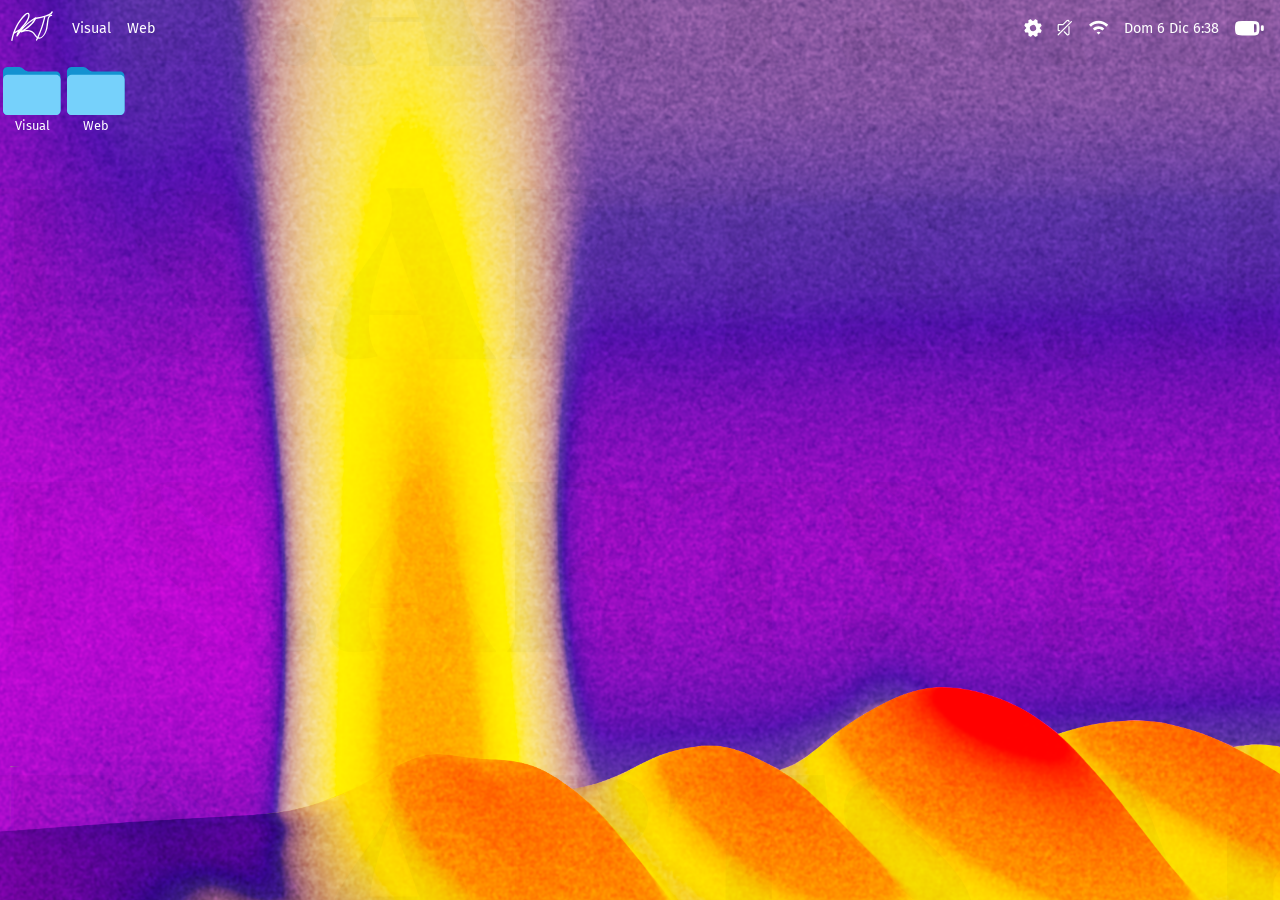
==== commit ed4d63fb: "iOS mode" ====
--- a/index.html
+++ b/index.html
@@ -19,6 +19,7 @@
     <link rel="stylesheet" href="css/configuration.css">
     <link rel="stylesheet" href="css/browser.css">
     <link rel="stylesheet" href="css/loading.css">
+    <link rel="stylesheet" href="css/phone/app.css">
 </head>
 
 <body>
@@ -141,7 +142,7 @@
             </ul>
 
         </div>
-        <div id="configuration" class="explorer" style="left: 118px; top: 68px; visibility: hidden;">
+        <div id="configuration" class="explorer" style="visibility: hidden;">
             <div class="explorer-header" id="configuration-header"></div>
             <div class="explorer-aside">
 
@@ -168,6 +169,10 @@
             <div class="explorer-content">
                 <div class="explorer-content-topbar">
                     <div class="explorer-content-topbar-left">
+                        <svg class="explorer-back" viewBox="0 0 24 24" fill="none" xmlns="http://www.w3.org/2000/svg">
+                            <path d="M6 12H18M6 12L11 7M6 12L11 17" stroke-width="2" stroke-linecap="round"
+                                stroke-linejoin="round"></path>
+                        </svg>
                         <h3 class="explorer-content-topbar-title">Configuración</h3>
                     </div>
                     <div class="explorer-content-topbar-right">
@@ -191,7 +196,79 @@
                 </div>
             </div>
         </div>
-
+        <div class="app" id="config-app">
+            <div class="app-icon">
+                <svg id="Capa_2" data-name="Capa 2" xmlns="http://www.w3.org/2000/svg" viewBox="0 0 1440 1440">
+                    <g id="Capa_1-2" data-name="Capa 1">
+                        <rect fill="#303030" width="1440" height="1440" rx="227.91" ry="227.91" />
+                        <g>
+                            <path fill="#bcbcbc"
+                                d="M732.73,1347.21c-1.76,6.8-6.46,10.47-12.13,10.73-6.18.29-11.66-3.51-13.35-10.1l-12.34-48.09c-2.88-11.24-11.03-19.35-21.39-21-11.48-1.82-22.96,2.84-27.9,13.51l-22.35,48.23c-2.61,5.63-7.12,8.48-13.2,7.88-4.99-.49-10.82-4.24-11.36-10.79l-4.29-52.46c-.99-12.06-9.07-21.03-19.82-23.74-11.93-3.01-22.59,1.92-29.71,12.28l-28.9,42.04c-3.38,4.92-10.36,5.47-15.57,3.1-4.4-2-7.68-7.14-7.11-13.24l4.9-52.51c1.08-11.6-6.25-21.19-15.37-25.15-10.82-4.7-22.05-2.41-30.22,5.85l-37.39,37.83c-3.93,3.97-10.75,2.81-14.43.8-5.35-2.92-7.31-8.92-5.64-15.03l13.72-50.1c2.98-10.87-1.63-21.39-9.58-27.38-8.56-6.45-20.41-8.08-29.63-1.54l-42.84,30.35c-4.99,3.54-10.73,4.19-15.48,1.12-4.92-3.18-7.81-9.77-4.97-15.84l23-49.1c4.59-9.79,1.57-20.58-5.58-28.06-7.01-7.34-18.14-11.12-28.47-6.24l-48.14,22.71c-6,2.83-12.41,1.46-16.14-3.22-3.96-4.96-3.59-11.32.26-16.7l28.35-39.57c6.97-9.73,8.2-21.45,1.84-31.18s-17.47-14.71-28.93-11.52l-48.54,13.51c-6.56,1.82-12.38.65-16.03-4.89-3.25-4.92-2.98-11.7,1.77-16.37l36.4-35.82c8.06-7.93,10.51-18.68,6.41-29.09-3.69-9.35-13.04-17.64-24.51-16.62l-55.3,4.91c-5.82.52-10.74-4.28-12.21-8.51-2.06-5.96.14-11.81,5.38-15.43l41.93-28.91c9.7-6.69,13.7-17.86,10.67-28.97-2.9-10.62-11.98-18.41-24.17-19.41l-51.11-4.17c-6.28-.51-10.62-5.35-11.44-10.34-1.07-6.55,1.94-11.89,8.14-14.69l45.22-20.42c10.69-4.83,16.92-14.6,16.42-25.75-.51-11.35-7.73-21.41-19.52-24.48l-50.2-13.06c-5.7-1.48-9.23-5.84-9.68-11.09s1.83-11.75,7.84-13.33l51.73-13.61c11.37-2.99,18.47-12.07,19.66-22.4,1.4-12.18-4.81-22.58-15.89-27.63l-45.57-20.78c-5.93-2.7-9-7.64-8.36-13.8.54-5.19,4.69-10.58,11.16-11.11l52.4-4.27c11.91-.97,20.77-9.45,23.43-19.83,2.95-11.49-1.85-22.57-11.65-29.25l-39.9-27.2c-5.19-3.54-8.29-8.22-6.9-14.59,1.01-4.64,5.12-10.67,11.49-10.11l54.95,4.82c11.74,1.03,21.69-6.28,25.67-15.78,4.67-11.13,1.63-22.42-6.91-30.83l-36.57-35.98c-4.12-4.05-3.48-10.93-.98-14.92,2.97-4.76,8.5-7.36,14.39-5.72l49.02,13.6c11.37,3.15,22.77-.37,29.4-9.76,6.21-8.8,7.2-20.81.42-30.42l-30.88-43.72c-3.23-4.57-2.11-10.55.66-14.29s8.78-6.93,13.81-4.57l48.23,22.63c10.71,5.03,22.35,3.37,30.6-4.66,7.75-7.55,10.47-19.5,5.48-30.12l-22.68-48.24c-2.52-5.35.18-11.36,3.83-14.39,4.11-3.41,10.44-3.89,15.18-.56l44.44,31.18c9.56,6.71,21.92,4.59,30.19-2,9.1-7.25,11.67-18.26,8.51-29.67l-13.3-47.98c-1.67-6.02.94-11.4,6.12-14.51,3.78-2.27,10.27-2.9,14.44,1.3l38.1,38.42c8.24,8.31,20.7,9.19,30.7,4.03s14.81-15.57,13.71-27.46l-4.74-51.2c-.6-6.53,4.51-10.93,9.21-12.32,6.32-1.87,11.39.81,15.03,6.06l29.57,42.74c6.46,9.34,17.85,12.39,28.8,9.07,9.28-2.81,17.39-11.26,18.32-22.4l4.45-53.57c.51-6.17,6.37-10.13,11.33-10.65,5.97-.63,10.92,2.64,13.5,8.24l22.48,48.74c4.67,10.13,16.66,14.3,27.42,12.65,9.97-1.52,18.27-9.02,21.11-19.98l12.86-49.63c1.5-5.79,6.62-9.41,11.92-9.67,5.64-.28,11.42,3.51,13.01,9.65l12.88,49.64c2.86,11.03,11.09,18.35,21.09,19.96,10.75,1.72,22.75-2.51,27.44-12.63l22.93-49.53c2.46-5.32,7.41-8,13.01-7.43,4.9.5,10.85,4.39,11.36,10.63l4.26,52.42c.92,11.25,8.06,19.92,17.6,23.24,10.86,3.79,23.08.76,29.72-8.77l30.86-44.21c3.42-4.9,9.44-6.16,14.76-4.22,4.3,1.57,8.76,5.9,8.22,11.95l-4.81,53.87c-1.09,12.22,6.56,22.16,16.64,26.22,11.4,4.58,22.38.51,30.82-8.17l32.83-33.77c4.42-4.54,10.07-6.23,15.62-3.78s9.2,8.31,7.3,15.19l-13.8,50.05c-3.15,11.4,1.52,22.31,10.65,28.7s20.9,6.43,30.46-.35l42.39-30.07c4.75-3.37,11.18-2.7,15.23.59,3.78,3.07,6.37,9.25,3.84,14.68l-21.99,47.07c-4.85,10.38-.77,21.94,6.55,29.29,8.04,8.07,20.12,10.46,30.97,5.33l44.91-21.2c5.43-2.56,11.79-.14,14.95,4.14s3.77,10.33.24,15.28l-29.93,41.91c-6.82,9.54-6.64,21.31-.67,30.38,6.49,9.87,18.27,13.89,30.01,10.66l50.22-13.84c5.73-1.58,11.44,2.3,13.69,6.74,2.41,4.76,1.93,10.76-2.19,14.86l-39.06,38.95c-7.57,7.55-7.7,19.72-2.98,28.81,4.43,8.54,13.93,15.04,24.89,14.05l53.81-4.84c6.39-.57,11.02,4.2,12.34,9.02,1.69,6.17-.5,11.58-5.75,15.16l-43.12,29.39c-9.58,6.53-14.46,16.5-11.92,27.57,2.33,10.18,10.8,18.67,22.36,19.59l55.01,4.37c5.88.47,10.39,4.29,11.72,9.17,1.4,5.1-.17,12.25-5.77,14.8l-46.7,21.35c-11.09,5.07-17.87,14.56-17.06,26.82.77,11.65,8.66,20.96,20.98,24.14l49.6,12.8c5.81,1.5,9.08,7.58,8.99,12.59-.12,6.12-4.34,11.05-10.72,12.66l-46.22,11.72c-11.69,2.96-20.38,10.58-22.23,21.46-2.11,12.37,3.69,23.93,15.17,29.15l45.96,20.9c6.19,2.81,9.42,8.16,8.33,14.77-.91,5.52-5.85,10.04-12.58,10.58l-51.17,4.11c-11.3.91-19.73,8.73-22.73,18.27-3.42,10.9.03,22.62,9.64,29.29l42.71,29.6c4.93,3.41,7.06,8.62,5.67,14.39-1.1,4.59-6.27,10.1-12.53,9.52l-54.05-4.99c-11.39-1.05-21.38,6.17-25.36,15.49-4.62,10.81-2.33,22.14,5.99,30.29l35.82,35.09c4.74,4.64,5.92,10.8,2.89,16.18-3.03,5.39-8.87,7.87-15.35,6.09l-50.84-13.93c-11.23-3.08-22.23,2.88-27.84,11.65-6.38,9.96-5.14,21.41,1.89,31.24l28.35,39.58c3.8,5.3,4.02,11.88.19,16.49s-10.11,6.23-16.11,3.42l-49.22-23.07c-9.96-4.67-20.69-.43-27.38,6.51-7.18,7.46-10.22,18.17-5.63,28.05l23.38,50.26c2.61,5.62-1.2,11.98-5.28,14.73-4.82,3.24-10.56,2.44-15.54-1.1l-41.31-29.45c-9.39-6.69-21.44-6.28-30.46.06-8.7,6.12-13.37,16.87-10.27,28.26l13.9,51.09c1.58,5.8-1.46,10.89-5.76,13.63s-10.96,2.95-15.22-1.37l-35.95-36.46c-8.41-8.53-19.82-11.36-30.98-6.52-10.39,4.5-16.48,15.26-15.3,27.71l4.84,51.32c.52,5.49-3.62,10.32-6.99,11.79-5.54,2.43-12.27,1.9-15.64-2.99l-29.55-42.92c-6.88-9.99-17.52-14.36-29.12-11.46-10.47,2.62-18.8,11.47-19.77,23.48l-4.24,52.37c-.48,5.93-5.41,10.03-9.93,10.89-6.04,1.16-11.97-1.25-14.66-7.17l-20.76-45.7c-5.02-11.05-14.86-17.72-26.92-16.84-10.81.79-20.6,8.35-23.64,20.1l-12.6,48.7Z" />
+                            <g>
+                                <path fill="#303030"
+                                    d="M534.32,471.53l6.64,9.46,101.68,175.76c23.08,39.89,23.15,86.22.02,126.15l-107.37,185.35c-4.52,5.62-12.37,4.99-19.04,4.28-17.38-1.85-28.69-11.44-40.22-24.3-57.8-64.51-89.6-138.67-90.14-225.86-.56-89.82,32.26-166.82,92.47-232.66,11.51-12.58,18.83-19.78,35.34-21.79,6.43-.78,16.56-1.69,20.61,3.61Z" />
+                                <path fill="#303030"
+                                    d="M1027.83,683.36l-219.8.77c-44.38.16-82.71-25.44-104.36-63l-103.49-179.5c-1.42-2.46-2.8-4.91-2.18-7.05-3.57-5.43,2.51-13.92,6.24-18.77,10.21-13.26,23.48-17.62,39.76-21.02,93.55-19.53,184.11-5.1,263.55,48.67,66.94,45.3,121.94,121.23,137.31,201.17,2.28,11.88-4.89,34.67-17.05,38.74Z" />
+                                <path fill="#303030"
+                                    d="M1027.84,756.29c5.18,1.43,8.68,5.57,10.52,12.43,4.97,4.82,5.99,8.9,3.05,12.24,4.9.45,4.36,11.51,3.43,15.45-41.06,174.09-208.65,283.18-384.51,252.25-22.27-3.92-58.54-11.88-63.82-38.42-.42-2.13-.47-3.58,1.38-5.17.26-2.31.36-3.4,1.35-5.12l91.95-159.81c30.22-52.52,84.09-85.16,145.27-84.84l191.4,1Z" />
+                                <path fill="#303030"
+                                    d="M1092.85,683.15c-5.42-1.69-.08-11.03,4.78-10.21,1.49-5.45,6.86-7.71,12.22-7.07-.68-4.98,12.16-9.45,15.99-7.09l1.18-3.63c2.44.52,5.3.33,8.58-.59-1.22-2.73.22-8.63,2.94-9.92-3.95-1.48-7.88-3.11-11.29-5.62-.32,4.26-5.29,3.73-5.89-.36-3.69,1.31-8.89,2.72-11.49-1.12-1.01,4.17-5.53,4.01-7.14-.07-11.14,5.93-29.66-7.05-25.13-18.97-1.94-2.98-1.34-6.81,2.79-6.61-2.67-2.03-1.74-3.4,2.79-4.1-.7-4.69,2.83-6.18,7.14-5.63-1.95-2.23,4.86-6.72,6.95-4.25l-.27-3.25c7.75-3.85,14.42-8.69,20.02-14.53,1.17-7.89-5.51-10.64-20.04-8.25l-2.4-1.09c.19,3.93-1.26,3.94-2.95.36-1.59,2.99-6.86,4.57-8.53,1.16-.56,4.81-10.78,2.74-14.44,1.53-13.85-4.58-18.32-20.08-10.15-31.73l26.95-27.07c3.37-5.47-.1-9.65-6.3-8.99l-33.83,9.31c-20.04,2.85-30.64-14.56-20.92-32.25l19.86-27.8c2.62-6.03-1.27-10.39-7.46-8.6-21.74,13.32-55.64,29.94-59.48-6.95,4.82-12.95,10.33-25.64,16.55-38.09.61-4.52-3.28-7.77-7.6-6.56l-31.18,21.72c-17.58,8.74-33.07-3.81-30.1-23.13l9.2-33.26c.67-5.64-3.02-8.1-8.16-6.59l-25.79,25.81c-12.58,11.88-32.32,5.02-34.95-11.96l3.22-39.82c-.93-5.95-6.44-6.97-10.7-2.76l-18.98,27.67c-14.38,16.46-33.54,10.99-37.96-10.31l-2.7-34.01c-1.73-5.63-6.99-6.37-10.64-1.79l-15.26,32.83c-10.36,16.73-30.34,14.24-37.65-3.91l-9.45-34.98c-2.53-4.48-7.76-4.49-10.31.08l-9.29,35.06c-7.44,18.56-27.56,19.89-38.1,2.89l-14.44-31.5c-4.01-5.39-9.27-4.38-11.15,1.99l-2.59,33.66c-4.11,21.25-23.72,26.24-38.02,9.86l-19.74-28.42c-3.71-3.13-9.01-1.64-9.87,3.1l3.29,35.18c-.18,6.35-1.65,18.58-9.61,16.79l-20.4-32.75c-22.13-35.51-6.52-89.5,36.51-102.41,158.95-47.68,333.61-10.02,460.01,97.63,79.6,67.8,137.36,159.53,159.88,261.96,9.45,42.98-30.03,81.77-70.9,80.55-14.36-.43-25.36,1.48-37.6-1.12Z" />
+                                <path fill="#303030"
+                                    d="M501.72,416.15c-.99,5.32-9.4,3.59-13.68,2.3l-33.56-23.12c-4.65-1.87-9.01,2.05-8.01,6.92l15.61,33.26c5.7,17.08-7.9,32.37-25.25,26.97l-35.01-16.07c-5-.73-7.95,3.45-6.43,7.99l20.76,29.45c9.81,18.28-2.41,34.26-22.55,31.24l-33.32-9.27c-6.37-.55-8.93,4.7-5.39,9.84l25.23,25c12.59,16.64,2.69,33.84-17.78,34.31l-33.08-3.21c-6.7.25-8.6,4.9-4.65,10.05l29.12,20.22c14.74,12.89,9.72,32.98-9.26,36.95l-36.37,3.1c-4.44,1.4-5.9,6.5-2.85,9.75l33.54,15.56c18.35,11.39,14.7,31.22-4.91,38.74l-33.21,8.64c-4.28,2.06-4.57,8.13-.35,10.34l35.51,9.4c18.62,7.35,19.73,27.48,2.9,38.08l-31.87,14.73c-4.82,3.34-3.96,8.79,1.63,10.8l36.88,3.18c19.47,4.91,22.47,24.03,7.54,37.35l-28.36,19.57c-3.83,4.57-2.04,9.71,4.06,10.21l33.75-3.19c20.87.26,30.38,18.08,17.39,34.71l-25.73,25.7c-2.25,4.32.5,9.15,5.54,8.71l34.3-9.43c19.61-3.1,31.88,13.21,22.49,30.93l-20.66,29.29c-2.19,4.9.8,9.16,6.1,8.55l32.55-15.23c19.29-6.18,33.79,7.42,27.45,26.76l-15.2,32.3c-1.42,5.12,2.92,8.95,7.78,7.17,10.82-8.07,21.98-15.63,33.49-22.68,6.18-2.87,10.26-2.43,12.24,1.34,1.02.98,1.95,2.93.98,4.58l-19.86,33.87c-20.06,34.21-72.27,45.37-103.24,16.7-96.96-89.77-152.43-217.76-154.35-350.15-2-137.92,53.18-272.52,153.8-366.53,32.55-30.41,85.64-15.72,106.6,20.54l16.39,28.36c1.01,1.75,1.57,3.7,1.3,5.43Z" />
+                                <path fill="#303030"
+                                    d="M565.37,1060.31c5.32-1.83,8.5,6.67,9.5,11.54l-3.16,40.92c.89,4.68,5.98,6.59,9.64,3.39l19.5-28.21c13.47-15.68,33.22-12.88,38.05,7.48l2.98,35.77c1.44,5.83,6.67,7.22,10.59,2.78l14.48-31.58c10.59-17.68,30.32-17.13,38.52,1.67l8.92,34.49c2.61,5.17,7.75,5.81,10.98.99l8.98-34.53c7.41-18.62,27.37-21.06,38.13-4.02l15.02,32.7c3.94,4.51,9.04,3.51,10.7-2.07l2.71-34.37c3.88-19.35,22.35-26.19,36.16-11.96l21.38,30.48c4.02,3.92,9.06,1.78,10.06-3.39l-3.27-35.3c.45-21.07,18.78-29.15,35.34-16.03l23.7,24.08c4.95,3.56,10.15,1.45,10.07-4.66l-9.44-34.15c-2.97-20.44,13.45-31.76,31.68-22.13l28.55,20.16c5.04,2.21,9.22-.84,8.69-6.08l-15.7-33.33c-5.73-20.08,8.83-32.69,28.58-26.07l30.21,14.38c5.53,1.57,9.21-1.65,8.07-7.14l-20.15-28.57c-10.23-18.56.09-35.5,21.4-32.68l34.21,9.48c5.33.19,7.97-4.47,5.23-9.2l-27.3-27.43c-7.34-9.69-3.87-24.64,6.92-30.25,3.46-1.8,11.03-4.44,12.19.38,2.34-3.31,7.86-2.53,9.79.79.46-3.97,2.09-3.57,2.9.29,3.75-1.16,9.38-2.62,11.47,1.16,1.28-3.85,3.74-3.27,5.54.21l2.73-1.88c7.82.9,12.05-7.85,4.29-12.05l.11-2.02c-7.93-.02-15.66-5.27-18.59-12.65-3.11,3.09-12.23-3.11-9.75-7.06-5.35,2.28-7.45-6.27-7.87-10.68s.65-15.51,6.26-14.65c.04-4.34,4.23-7.4,8.29-5.39.57-3.86,4.41-4.26,5.9-.52,2.61-3.34,9.3-3.55,12.81-1.39.9-4.14,4.43-4.29,5.83-.31l.51-1.31c6.89-1.38,13.69-2.66,20.4-3.85-2.39-4.21-4.73-8.45-7.02-12.73-1.96,1.71-3.79.65-5.49-3.18-2.33,2.85-4.07,2.57-4.35-1.24-3.29,1.66-6.23-1.67-8.24-4.12-2.54,3.29-10.06-.58-9.97-4.39-3.54,2.44-4.57,1.27-3.96-2.75-4.77,2.47-9.02-4.53-6.18-8.53-1.3-.33-1.34-.8-.13-1.39.03-1.26,1.14-2.92,2.89-2.92h33.27c43.13,0,82.67,38.74,72.27,83.13-29.79,127.21-110.97,236.74-222.19,304.75-118.91,72.71-264.08,93.36-397.7,52.53-43.48-13.28-58.22-67.76-35.8-103.62l19.89-31.8Z" />
+                                <path fill="#d0d0d0"
+                                    d="M501.72,416.15c4.29.71,34.45,58.01,32.6,55.38-14.19-2.24-31.06-1.95-41.8,8.16-136.16,128.18-138.73,344.49-5.47,475.75,12.7,12.51,30.17,17.54,48.25,12.81l-29.14,51.14c-1.74,3.05-2.73,4.48-6.06,3.96-5.94-.92-11.67.71-16.95,4.45l-26.52,18.82c-3.36,2.39-7.78,1.53-10.57-1-2.38-2.15-3.47-6.33-1.72-10.04l14.86-31.5c3.62-7.66,1.14-15.65-4.82-20.61-5.63-4.69-12.76-5.31-19.94-1.94l-30.87,14.51c-3.95,1.86-8.25-.5-10-3.04-1.93-2.81-2.18-6.66-.01-9.74l20.43-28.97c4.4-6.24,3.66-14.5-.79-20.32-4.13-5.4-11.06-8.37-18.64-6.28l-33.45,9.23c-4.42,1.22-8.43-.98-10.04-4.86-1.11-2.7-1.19-6.44,1.73-9.33l24.9-24.72c5.78-5.73,6.51-14.17,2.92-20.9-3.38-6.32-10.09-9.78-18.04-9.02l-32.74,3.14c-4.89.47-8.96-2.2-9.8-6.1-.94-4.37.54-7.76,4.28-10.32l26.11-17.85c6.66-4.55,10.32-11.31,8.62-19.29-1.29-6.08-6.36-12.88-14-13.52l-35.23-2.92c-4.64-.38-7.9-3-8.81-7.58-.68-3.38,1.39-7.42,5.48-9.3l30.98-14.27c7.29-3.36,10.89-10.47,9.94-18.26-.76-6.26-5.04-12.61-12.38-14.55l-34.73-9.15c-4.29-1.13-6.1-5.12-5.77-8.88.28-3.15,2.36-6.44,6.19-7.43l32.38-8.39c8.12-2.1,13.64-7.96,14.36-15.55s-2.66-14.54-9.94-17.92l-33.02-15.3c-3.82-1.77-4.16-6.61-3.2-9.55,1.3-3.99,4.32-5.84,8.76-6.19l34.11-2.74c7.66-.61,12.96-6.79,14.64-13.08,1.88-7.02-.51-14.44-6.75-18.75l-27.75-19.13c-3.95-2.72-5.29-6.24-4.1-10.77.99-3.75,4.88-5.93,9.77-5.45l32.56,3.17c8.1.79,15.14-3.31,18.25-9.44,3.36-6.63,2.57-14.83-2.73-20.08l-24.88-24.65c-3.42-3.39-3.52-7.81-1.38-11.23,2.15-3.43,6.04-4.59,10.28-3.41l32.22,9.01c7.56,2.11,15.06-.78,19.15-6.43,4.35-6,4.81-14.16.34-20.49l-20.34-28.79c-2.61-3.7-1.24-8.51,1.73-11.24,2.54-2.33,6.18-2.58,9.94-.83l32.83,15.3c6.6,3.08,13.88-.35,18.11-4.73,4.53-4.69,6.48-11.98,3.42-18.49l-15.3-32.52c-1.75-3.72-.19-7.6,2.13-9.83,2.58-2.49,7.12-3.24,10.41-.92l29.72,21c4.67,3.3,10.42,2.54,15.29,1.75Z" />
+                                <path fill="#d0d0d0"
+                                    d="M1092.88,759.62c1.96,2.9,3.01,6.74,6.18,8.53l3.96,2.75c3.64.7,6.66,2.83,9.97,4.39,2.8,3.53,5.54,4.9,8.24,4.12,1.49.28,2.94.71,4.35,1.24,2.54,3.02,4.37,4.08,5.49,3.18,5.63,1.11,8.95,7.36,7.02,12.73-2.73,2.61-5.51,1.34-8.27-.27-4.6,1.65-8.81,3.46-12.63,5.43-1.56.02-4.35.14-5.83.31-5.19-1.75-8.25-1.66-12.81,1.39-1.93-.09-3.93.95-5.9.52-2.09,1.47-4.27,1.02-6.53-1.36,1.19,3.08.98,4.69-1.75,6.75-4.36,8.19-5.49,18.4,1.61,25.33l1.84,2.69c-1.85,1.4-1.02,3.19,2.49,5.37,1.75-2.11,3.56-2.45,5.42-1,6,4.39,12.3,8.67,18.59,12.65,1.77,1.79,2.02,2.72.74,2.79,8.73,6.38-1.62,11.75-7.87,13.16-1.86.29-3.7-.05-5.54-.21-2.6-2.45-6.42-2.84-11.47-1.16-.73-.29-2.12-.39-2.9-.29-3.09-2.77-6.36-3.04-9.79-.79-7.15-.24-14.15,2.25-17.46,8.32-3.36,6.15-4.23,15.01,1.03,20.26l25.59,25.51c3.09,3.08,4,6.87,1.98,10.77-1.54,2.98-5.29,5.41-9.72,4.18l-32.34-9.03c-8.28-2.31-16,.73-20.23,6.93-4.56,6.67-3.76,14.62.85,21.15l19.82,28.07c2.53,3.58.57,8.34-1.86,10.54-2.55,2.31-6.25,2.79-9.82,1.09l-29.78-14.18c-7.31-3.48-15.19-2.51-20.56,2.68-5.53,5.33-7.35,13.18-3.83,20.62l15.03,31.78c1.83,3.86-.64,8.18-2.94,9.79-3.09,2.15-6.88,2.34-10.02.13l-28.22-19.93c-6.63-4.68-14.92-4.36-20.87.27-5.97,4.64-8.41,11.96-6.21,19.87l8.96,32.18c1.25,4.5-.95,8.34-4.51,10.04-3.46,1.66-7.39,1.02-10.54-2.19l-23.23-23.63c-5.72-5.82-13.81-7.42-21.11-3.72-6,3.04-10.15,9.7-9.42,17.5l3.23,34.47c.43,4.59-2.91,7.9-6.61,9.02-3.6,1.09-7.13-.74-9.47-4.09l-20.44-29.3c-4.57-6.55-13.21-7.53-20.68-4.62-5.84,2.27-9.88,8.56-10.47,16.19l-2.5,32.42c-.37,4.79-3.91,8.16-8.12,8.35-3.86.17-7.05-1.85-8.87-5.85l-13.77-30.32c-3.33-7.33-10.74-11.32-18.32-10.47-7.4.83-13.2,6.17-15.25,14.13l-8.45,32.7c-1.15,4.44-5.17,6.22-9.05,6.02s-6.84-2.85-7.98-7.27l-8.32-32.44c-2.05-8.01-8.95-12.87-16.37-13.22-7.45-.35-13.89,3.96-17.13,11.05l-14.06,30.76c-1.83,4-5.89,5.52-9.58,4.79-3.72-.74-6.48-3.68-6.86-8.16l-2.93-35.28c-.72-8.63-7.86-13.87-15.68-14.87-7.77-.99-13.78,3.6-18.45,10.4l-17.82,25.92c-2.3,3.34-6.81,4.13-9.74,2.83-2.64-1.18-5.8-3.92-5.49-7.62l3.17-37.96c.5-5.98-3.51-10.11-6.71-14.11l28.32-51.1c1.12-2.03,2.19-3.78,4.19-4.15,4.43,17.27,17.81,29.69,34.3,34.24,180.13,49.64,366-59.86,409.52-241.57,1.13-4.72.72-11.63-.29-16.77-.33-2.69,1.44-4.9,5.3-6.62-6.26,1.94-14.59-12.38-9.11-16.15,3.2-2.2,47.1-2.32,55.28,1.43Z" />
+                                <path fill="#d0d0d0"
+                                    d="M1083.11,572.31c3.1,1.99,5.95,1.6,8.53-1.16.68.3,2.2-.23,2.95-.36l3.31.98c25.91-3.78,22.93,19.7-.06,16.25-5.59.59-12.66,9.32-3.64,4.23,5.11.29,6.94,1.89,3.09,5.66l-6.95,4.25-5.87,1.31c1.08,1.02.65,2.47-1.27,4.33-.54,1.21-2.34,2.86-2.79,4.1-4.01,1.45-4.91,3.79-2.71,7.01-.74,2.23-2.56,3.44-5.44,3.64,4.75,6.62,4.81,11.86.17,15.72.44,2.07,2.04.98,4.81-3.3l4.74-1.95c6.65,5.94,13.57,7.42,20.76,4.45,2.15.37,4.85-.1,7.14.07,3.24,2.62,7.07,2.99,11.49,1.12,1.5.03,4.37.48,5.89.36,4.03,1.8,7.8,3.68,11.29,5.62,1.15,4.2.15,7.06-2.94,9.92-4.02.07-7.28,1.48-9.76,4.21-5.43,3.19-11.67,4.59-15.99,7.09-6.82.21-9.1,1.4-12.22,7.07-1.49,3.39-5.06,6.07-4.78,10.21-14.66,3.25-51.71.16-65.02.2,9.98-11.65,17.36-26.28,13.5-42.37-27.71-115.82-116.6-207.5-231.2-239.66-58.45-16.4-119.41-16.62-178.09-.61-17.49,4.77-29.23,17.23-34.04,33.85-7.04-3.98-29.52-50.23-32.66-55.28,4.61-4.18,7.43-9.7,6.78-16.58l-3.26-34.42c-.42-4.47,3.07-7.38,6.15-8.23,3.94-1.08,7.76.56,10.21,4.15l17.19,25.18c4.83,7.07,11.51,11.63,20.03,9.67,7.31-1.68,13.35-7.86,14.01-16.55l2.46-32.54c.36-4.72,2.81-7.96,6.73-8.8,4.56-.98,8.34,1.13,10.44,5.74l13.92,30.47c3.38,7.39,10.33,10.73,18.06,10.03,6.83-.63,13.01-5.67,15.03-13.41l8.5-32.63c1.1-4.21,4.24-6.69,7.8-6.91,3.74-.23,7.64,2.02,8.74,6.14l9.19,34.17c2,7.44,7.97,12.06,15.26,12.83,6.36.68,14.01-2.67,17.12-9.38l14.69-31.74c2.01-4.35,5.56-6.17,9.85-5.4s6.62,4.03,6.98,8.83l2.35,31.16c.64,8.49,4.84,14.92,12.21,17.36s15.86-.2,20.73-7.32l18.3-26.73c2.56-3.75,5.72-5.48,10.37-4.33,2.95.73,6.54,3.72,6.12,8.33l-3.25,35.77c-.69,7.57,4.53,14.45,9.96,16.89,7.79,3.5,15.44,1.42,20.94-4.1,8.41-8.44,16-16.95,24.8-24.91,2.66-2.41,7.38-1.62,10.07.04s4.02,5.93,2.89,10l-8.98,32.32c-1.95,7.02.57,14.01,5.34,18.14,5.45,4.73,14.28,6.22,20.45,1.93l30.75-21.44c2.92-2.03,7.39-.77,9.57,1.12,2.01,1.74,3.95,5.83,2.4,9.18l-14.78,31.97c-3.27,7.07-.63,14.89,4.95,19.87,4.86,4.34,12.51,6.51,19.53,3.19,9.43-4.46,18.74-8.49,27.91-13.42,4.32-2.32,8.9-1.99,11.79,1.05,3.39,3.57,2.92,8.39.07,12.34l-18.42,25.59c-4.53,6.3-5.66,13.81-1.25,21.08,3.09,5.09,10.75,9.79,18.58,7.62l32.46-8.99c4.59-1.27,8.37-.4,10.63,2.53,3.42,4.43,1.98,8.89-1.63,12.48l-24.9,24.77c-4.5,4.48-4.72,11.81-2.37,18.25,3.82,10.45,15.48,10.94,24.28,10.66Z" />
+                                <circle fill="#303030" cx="719.84" cy="719.88" r="35.2" />
+                                <path fill="#d0d0d0"
+                                    d="M1092.75,758.23c.16.39-.1,1.05.13,1.39-1.77.25-2.13,1.92-3.37,4.26-1.17-2.24-2-3.97-4.23-5.09-2.1-1.05-4.07.19-6.75.37-10.38.7-20.3.47-31.04.09-2.99-.1-8.81-.78-9.49,3.48-.46,2.84,3.77,8.96,6.64,9.15,2.53.17,5.33-4.53,7.39-1.47-1.32,6.36-6.53,8.1-10.61,10.54-1.86-9.47-8.1-16.97-13.56-24.67,3.87.02,66.55-3.8,64.91,1.94Z" />
+                                <path fill="#d0d0d0"
+                                    d="M1097.28,597.91c-.03-1.08.47-2.68-.72-2.86-3.45-.53-4.99,1.52-7.13,3.38-1.03.89-3.27-2.04-2.94-3.46,1.96-8.51,11.1-11.84,19.53-8.87,2.71.95,8.28-3.96,7.73-6.48-2.11-9.73-18.24-2.53-19.17-8.83,10.28-1.75,23.74-5.1,25.67,5.07.77,4.04-.92,7.03-4.31,9.34l-18.66,12.71Z" />
+                                <path fill="#d0d0d0"
+                                    d="M1080.4,611.9c-3.6,9.98,1.01,21.88,12.59,23.89l9.74,1.69c-1.92,2.64-4.17,3.8-7.36,4.61-6.78,1.71-9.82-7.34-13.63-6.22s-4.53,3.22-5.96,6.15-4.41-.29-5.56-1.93c-2.15-3.06.52-3.66,2.77-6.14,1.25-4.5-3.53-9.05-5.54-13.16l8.73-2.08c-.82-1.5-2.46-1.82-2.96-3.21-.88-2.43.44-3.36,2.85-4.1,1.22-.38,2.95-.93,4.33.51Z" />
+                                <path fill="#d0d0d0"
+                                    d="M1109.85,665.87l-12.22,7.07c1.03-2.35-1.1-6.49,2.63-7.76,3.14-1.07,7.02-1.59,9.59.69Z" />
+                                <path fill="#d0d0d0"
+                                    d="M1090.33,602.17c-2.46,1.5-4.5,4.31-7.14,5.63-.27-.54.1-1.37-.15-2.15-.85-2.65-3.66,4.17-4.73,2.09-.23-.45-1.51-2.26-1.05-3.24,2.27-4.8,9-4.54,13.08-2.33Z" />
+                                <path fill="#d0d0d0"
+                                    d="M1091.64,571.15c.13,2.62-.91,5.22-3.65,5.45-2.85.24-5.05-1.39-4.87-4.29,2.65-.09,5.53-2.46,8.53-1.16Z" />
+                                <path fill="#d0d0d0"
+                                    d="M1138.54,644.65c-1.38-2.11-3.21.34-4.98.46-3,.2-4.74-4.11-6.32-6.09,4.94-.4,9.89.51,11.29,5.62Z" />
+                                <path fill="#d0d0d0"
+                                    d="M1121.36,638.67c-1.85.22-2.78,3-4.7,3.4-3.12.65-7.45-1.47-6.79-4.53,3.54.26,8.33.25,11.49,1.12Z" />
+                                <path fill="#d0d0d0"
+                                    d="M1135.6,654.57c-2.79,2.58-6.66,2.4-9.76,4.21-.49-10.88-11.63-1.9-8.43-8.99.72-1.59,8.77,1.28,8.88,1.4.62.63-.11,2.09.83,4.06,3.06-1.83,5.9-2,8.48-.68Z" />
+                                <path fill="#d0d0d0"
+                                    d="M1138.09,796.56c-2.22,6.19-14.85,5.07-20.91,5.16-.67-3.28,2.52-4.19,5.42-5.51,10.99-5.02,5.79-2.04,15.49.35Z" />
+                                <path fill="#d0d0d0"
+                                    d="M1107.18,870.31l3.35-5.38c2.87.23,6.84-1.3,5.76-4.26-.43-1.18-2.82-1.75-3.13-2.92-.34-1.27.21-2.43,1.14-3.39,4.5,2.85,8.47,6.25,4.86,12.97-1.84,3.43-7.9,5.48-11.99,2.98Z" />
+                                <path fill="#d0d0d0"
+                                    d="M1095.72,841.72c-1.92,1.11-2.6,3.5-5.57,4.73-2.71-2.42-4.72-4.8-7.91-6.19,1.51-2.49,3.06-3.65,3.73-5.6,2.54,2.48,6.85,4.94,9.75,7.06Z" />
+                                <path fill="#d0d0d0"
+                                    d="M1131.07,783.83c.56,2.44-.38,7.38-4.08,6.53-3.66-.83-5.96-1.16-10.07.6,4.33-11.26,13.49-2.84,8.66-10.32,2,.75,4,1.61,5.49,3.18Z" />
+                                <path fill="#d0d0d0"
+                                    d="M1103.02,770.9c-5.32-.91,3.33,5.77-1.88,8.03-2.97-1.05-6.04-2.96-9.5-2.82,1.43-2.29.94-3.23,1.12-3.92.38-1.44,3.8-.68,6.03-2.22.45-.31.69-1.05.27-1.82,1.29.73,2.83,1.96,3.96,2.75Z" />
+                                <path fill="#d0d0d0"
+                                    d="M1092.65,803.94c-2.54,2.1-5.38,3.84-8.29,5.39-.27-2.97-.66-7.07-2.89-9.79,5.33-1.59,7.86,2.13,11.17,4.4Z" />
+                                <path fill="#d0d0d0"
+                                    d="M1111.36,802.03c-3.36,1.06-8.91,1.57-12.81,1.39.26-2.96,2.57-4.67,5.23-4.97,3.28-.37,6.24.55,7.58,3.59Z" />
+                                <path fill="#d0d0d0"
+                                    d="M1087.27,868.65c-3.31.4-6.53-.68-9.79-.79.62-2.4,2.67-4.81,4.94-4.66,3.08.21,4.58,2.97,4.85,5.45Z" />
+                                <path fill="#d0d0d0"
+                                    d="M1101.64,870.1c-3.84-.34-7.83.27-11.47-1.16,2.1-.4,3.11-3.31,5.37-3.55,1.87-.2,3.36.99,4.94,1.33,1.29.28,1.67,1.89,1.16,3.38Z" />
+                                <path fill="#d0d0d0"
+                                    d="M1121.22,779.4c-.35.42-1.13,3.11-2.83,2.76-3.06-.62-4.69-4.54-5.42-6.88,2.78,1.31,6.22,1.52,8.24,4.12Z" />
+                            </g>
+                        </g>
+                    </g>
+                </svg>
+            </div>
+            <p class="app-label">Configuración</p>
+        </div>
     </main>
     <script src="js/main.js"></script>
     <script src="js/fetch.js"></script>
@@ -207,6 +284,7 @@
     <script src="js/configuration.js"></script>
     <script src="js/browser.js"></script>
     <script src="js/loading.js"></script>
+    <script src="js/phone/explorer-position.js"></script>
 </body>
 
 </html>
--- a/css/main.css
+++ b/css/main.css
@@ -1,4 +1,4 @@
-:root{
+:root {
     --bg: #3d3d3d;
     --fg: #ffffff;
     --hover: #b8b8b877;
@@ -6,26 +6,40 @@
     --explorer-aside-title: #9a9896;
     --explorer-aside-text: #141414;
     --explorer-aside: #eae8e711;
+    --outline: #004ec8;
 }
-html{
+
+html {
     box-sizing: border-box;
     -webkit-box-sizing: border-box;
     -moz-box-sizing: border-box;
-    overflow: hidden;
 }
-*, *::before, *::after{
+
+*,
+*::before,
+*::after {
     box-sizing: inherit;
     margin: 0;
     padding: 0;
 }
 
-body{
-    background-image: url(../assets/img/png/fluctuacion.png);
+body {
+    background-image: url(../assets/img/PNG/fluctuacion.png);
     background-size: cover;
     background-repeat: no-repeat;
     font-family: "Fira Sans", sans-serif;
 }
-main{
+
+main {
     width: 100%;
     height: 100dvh;
 }
+
+@media screen and (min-width: 300px) {
+    main {
+        padding: 3rem 1rem 3rem 1rem;
+        display: flex;
+        flex-wrap: wrap;
+        align-content: start;
+    }
+}
--- a/css/taskbar.css
+++ b/css/taskbar.css
@@ -68,29 +68,65 @@
     height: .9rem;
 }
 
-#sound:hover svg{
+#sound:hover svg {
     cursor: pointer;
     stroke: var(--hover);
 }
 
-.inactive{
+.inactive {
     display: none;
 }
 
-#config{
+#config {
     height: 20px;
     margin-right: -.3rem;
     cursor: pointer;
     transition: rotate 100ms ease;
 }
-#config svg{
+
+#config svg {
     fill: var(--fg);
     width: 20px;
 }
-#config:hover svg{
+
+#config:hover svg {
     fill: var(--hover);
 }
 
-#config:hover{
+#config:hover {
     rotate: 45deg;
+}
+
+@media screen and (max-width: 500px) {
+    .taskbar{
+        height: 30px;
+        
+    }
+    time {
+        position: absolute;
+        left: 0;
+        padding: 1rem;
+        font-size: 14pt;
+        margin-top: 1rem;
+    }
+    #config, #sound{
+        display: none;
+    }
+    .left-items{
+        display: none;
+    }
+    .right-items{
+        gap: 0;
+    }
+    .wifi{
+        position: absolute;
+        right: 0;
+        margin-right: 2.5rem;
+        margin-top: 1rem;
+    }
+    .battery{
+        position: absolute;
+        right: 0;
+        margin-top: 1rem;
+    }
 }
--- a/css/folder.css
+++ b/css/folder.css
@@ -1,7 +1,6 @@
-.folder{
+.folder {
     position: absolute;
     top: 64px;
-    right: 0px;
     width: 64px;
     font-size: .8rem;
     text-align: center;
@@ -9,21 +8,68 @@
     user-select: none;
     z-index: 0;
     cursor: pointer;
+    touch-action: none;
 }
-.folder:hover{
+
+.folder:hover {
     background: rgba(255, 255, 255, 0.2);
     border-radius: 5px;
     box-shadow: 0 4px 30px rgba(0, 0, 0, 0.1);
     backdrop-filter: blur(5px);
     -webkit-backdrop-filter: blur(5px);
 }
-.selected{
+
+.selected {
     background: rgba(255, 255, 255, 0.5);
     border-radius: 5px;
     box-shadow: 0 4px 30px rgba(0, 0, 0, 0.1);
     backdrop-filter: blur(5px);
     -webkit-backdrop-filter: blur(5px);
 }
-.folder p{
+
+.folder p {
     color: var(--fg);
+}
+
+@media screen and (max-width: 500px) {
+    .folder {
+        position: relative;
+        top: initial !important;
+        left: initial !important;
+        width: 95px;
+        min-height: 115px;
+        height: fit-content;
+        display: flex;
+        flex-direction: column;
+        justify-content: center;
+        align-items: center;
+        text-align: center;
+        padding: .5rem;
+        transition: scale 100ms ease;
+        font-size: initial;
+    }
+
+    .folder svg {
+        width: 75px;
+    }
+
+    .folder p {
+        position: absolute;
+        bottom: 0;
+        user-select: none;
+        color: var(--fg);
+        font-family: "Fira Sans", sans-serif;
+    }
+
+    .folder:active {
+        scale: 80%;
+    }
+
+    .folder:hover {
+        background: none;
+        border-radius: none;
+        box-shadow: none;
+        backdrop-filter: none;
+        -webkit-backdrop-filter: none;
+    }
 }
--- a/css/explorer.css
+++ b/css/explorer.css
@@ -1,7 +1,5 @@
 .explorer {
     position: absolute;
-    left: 150px;
-    top: 150px;
     min-width: 445px;
     width: 60dvw;
     min-height: 80dvh;
@@ -19,8 +17,10 @@
     flex-direction: row;
     z-index: 1;
     transition: width 100ms ease, height 100ms ease;
-}
-.explorer-max{
+    touch-action: none;
+}
+
+.explorer-max {
     left: 0 !important;
     top: 0 !important;
     width: 100% !important;
@@ -29,12 +29,15 @@
     border: none;
     transition: top 100ms ease, left 100ms ease;
 }
+
 .explorer::-webkit-resizer {
-  display: none;
-}
+    display: none;
+}
+
 .explorer::-moz-resizer {
-  display: none;
-}
+    display: none;
+}
+
 .explorer-header {
     position: absolute;
     width: inherit;
@@ -57,7 +60,7 @@
     padding: 1.4rem 0 0 1.6rem;
     display: flex;
     gap: .5rem;
-    
+
 }
 
 .explorer-crm * {
@@ -65,7 +68,7 @@
     min-height: 15px;
     border-radius: 100%;
     border: none;
-    box-shadow: inset 0 0 0 0.5px rgba(0,0,0,.15);
+    box-shadow: inset 0 0 0 0.5px rgba(0, 0, 0, .15);
 }
 
 .explorer-crm .explorer-close {
@@ -128,11 +131,13 @@
 }
 
 .explorer-aside-section-item:active {
-    outline: 2px #004ec8 solid;
-}
-.explorer-aside-section-item-active{
+    outline: 2px var(--outline) solid;
+}
+
+.explorer-aside-section-item-active {
     background-color: var(--hover);
 }
+
 .explorer-aside-section-item-icon {
     width: 1.5rem;
 }
@@ -140,12 +145,14 @@
 .explorer-aside-section-item-text {
     user-select: none;
 }
-.explorer-content{
+
+.explorer-content {
     width: 100%;
     display: flex;
     flex-direction: column;
     min-height: 0;
 }
+
 .explorer-content-topbar {
     margin: 1rem 1rem 0 1rem;
     position: relative;
@@ -155,54 +162,66 @@
     justify-content: space-between;
 }
 
-.explorer-content-topbar-left{
+.explorer-content-topbar-left {
     display: flex;
     align-items: center;
 }
 
-.explorer-content-topbar-right{
+.explorer-content-topbar-left svg {
+    display: none;
+}
+
+.explorer-content-topbar-right {
     margin-left: 3rem;
 }
-.explorer-content-topbar button{
+
+.explorer-content-topbar button {
     position: relative;
     z-index: 2;
 }
-.explorer-content-topbar button{
+
+.explorer-content-topbar button {
     background-color: transparent;
     border: none;
     height: 30px;
     width: 30px;
 }
-.explorer-content-topbar button svg{
-    
+
+.explorer-content-topbar button svg {
+
     fill: var(--explorer-aside-text);
 }
-.explorer-content-topbar-title{
+
+.explorer-content-topbar-title {
     color: var(--explorer-aside-text);
     margin-left: 1rem;
     user-select: none;
 }
-.explorer-content-topbar .viewfinder svg{
+
+.explorer-content-topbar .viewfinder svg {
     width: 1.5rem;
     fill: none;
     stroke: var(--explorer-aside-text);
     transition: transform 100ms ease-in-out;
 }
-.explorer-content-topbar .viewfinder:hover svg{
+
+.explorer-content-topbar .viewfinder:hover svg {
     cursor: pointer;
     stroke: var(--explorer-aside-title);
     transform: translateX(-5px);
 }
-.explorer-content-items{
+
+.explorer-content-items {
     padding: 1rem;
     display: flex;
     flex-wrap: wrap;
     align-content: start;
-    flex: 1;         
-    min-height: 0;   
-    overflow: auto;  
-}
-.explorer-content-item{
+    flex: 1;
+    min-height: 0;
+    overflow: auto;
+}
+
+.explorer-content-item {
     top: 64px;
     right: 0px;
     width: 96px;
@@ -213,16 +232,19 @@
     text-align: center;
     padding: .5rem;
     user-select: none;
-    
-}
-.explorer-content-item img, .explorer-content-item video{
+
+}
+
+.explorer-content-item img,
+.explorer-content-item video {
     user-select: none;
     position: relative;
     width: 100%;
     max-height: 96px;
     object-fit: cover;
 }
-.explorer-content-item p{
+
+.explorer-content-item p {
     user-select: none;
     color: var(--explorer-aside-text);
     display: -webkit-box;
@@ -231,7 +253,8 @@
     line-clamp: 2;
     overflow: hidden;
 }
-.explorer-content-item:hover{
+
+.explorer-content-item:hover {
     cursor: pointer;
     background: rgba(255, 255, 255, 0.2);
     border-radius: 5px;
@@ -239,7 +262,8 @@
     backdrop-filter: blur(5px);
     -webkit-backdrop-filter: blur(5px);
 }
-.explorer-content .details-content{
+
+.explorer-content .details-content {
     padding-top: 1rem;
     display: flex;
     flex-direction: row;
@@ -247,26 +271,32 @@
     color: var(--explorer-aside-text);
     margin-left: 1rem;
 }
-.details-content-text{
+
+.details-content-text {
     max-width: 250px;
     -webkit-line-clamp: 14;
     line-clamp: 14;
     overflow: hidden;
 }
-.details-content-text a{
+
+.details-content-text a {
     color: #004ec8;
 }
-.details-content img, .details-content video{
+
+.details-content img,
+.details-content video {
     min-width: 300px;
     width: 300px;
     max-height: 300px;
     object-fit: contain;
 }
-.details-media{
+
+.details-media {
     display: flex;
     flex-direction: column;
     max-width: 300px;
 }
+
 .details-gallery {
     display: flex;
     gap: .5rem;
@@ -274,7 +304,7 @@
     overflow-x: auto;
     flex-wrap: wrap;
     align-content: start;
-    flex: 1;         
+    flex: 1;
 }
 
 .details-gallery-item {
@@ -293,3 +323,71 @@
     height: 100%;
     object-fit: cover;
 }
+
+
+@media screen and (max-width: 500px) {
+    .explorer {
+        position: fixed;
+        left: 0;
+        top: 0;
+        resize: none;
+        width: 100dvw;
+        height: 100dvh;
+        min-width: 300px;
+        background-color: var(--explorer-aside-text);
+        border: none;
+        border-radius: 0;
+    }
+
+    .explorer-aside {
+        display: none;
+    }
+
+    .explorer-content {
+        width: 100%;
+        flex-wrap: wrap;
+    }
+    .explorer-content-item{
+        width: 115px
+    }
+    .explorer-content-items{
+    }
+    .explorer-content-item p {
+        color: var(--fg);
+    }
+
+    .explorer-content-topbar-left svg {
+        display: block;
+        width: 50px;
+        stroke: var(--outline);
+    }
+
+    .explorer-content-topbar-title {
+        color: var(--outline);
+    }
+
+    .viewfinder {
+        display: none;
+    }
+
+    .details-content {
+        flex-direction: column !important;
+        color: var(--fg) !important;
+        align-items: center;
+    }
+
+    .details-viewer {
+        height: 300px;
+    }
+
+    .details-media,
+    .details-viewer,
+    .details-gallery {
+        width: 100%;
+    }
+
+    .details-gallery-item {
+        width: 40px;
+        height: 40px;
+    }
+}
--- a/css/configuration.css
+++ b/css/configuration.css
@@ -30,6 +30,6 @@
     background-color: var(--hover);
 }
 .active{
-    
     background-color: var(--hover);
-}+}
+
--- a/css/browser.css
+++ b/css/browser.css
@@ -59,7 +59,51 @@
     cursor: pointer;
     margin-top: 1rem;
 }
-.browser-try-button:hover{
-    
+
+.browser-try-button:hover {
     background-color: var(--hover);
+}
+
+@media screen and (max-width: 500px) {
+    .browser-crm-container {
+        display: none;
+    }
+
+    .browser-topbar {
+        padding: 0;
+    }
+
+    .explorer-content-topbar-right {
+        margin-left: 1rem;
+    }
+
+    .browser-url {
+        width: 100%;
+        background-color: var(--fg);
+        border: 1px solid #949494;
+        color: var(--explorer-aside-text);
+        font-family: "Fira Sans", sans-serif;
+        user-select: text;
+        padding: .5rem;
+        margin-right: 1rem;
+        border-radius: 15px;
+    }
+
+    .browser-try-button {
+        font-family: "Fira Sans", sans-serif;
+        text-align: center;
+        user-select: none;
+        padding: .4rem;
+        border-radius: 5px;
+        font-weight: 400;
+        width: 100%;
+        color: var(--fg);
+        background-color: var(--explorer-aside-text);
+        border: 1px solid #949494;
+        cursor: pointer;
+        margin-top: 1rem;
+    }
+    .browser-frame-container{
+        padding: 0 !important;
+    }
 }
--- a/css/loading.css
+++ b/css/loading.css
@@ -1,4 +1,4 @@
-.loading-screen{
+.loading-screen {
     position: fixed;
     width: 100dvw;
     height: 100dvh;
@@ -10,58 +10,78 @@
     animation: fade ease 500ms 1.5s forwards;
 }
 
-.load-bar{
+.load-bar {
     width: 30rem;
     height: 15px;
     border: var(--bg) 1px solid;
     border-radius: 35px;
 }
 
-.load-content{
+.load-content {
     position: relative;
     background-color: var(--explorer-aside-text);
     width: 0%;
     animation: load ease 1.5s;
     height: 100%;
 }
-.load-element{
+
+.load-element {
     display: flex;
     flex-direction: column;
     align-items: center;
     gap: 1rem;
     margin-top: -5rem;
 }
-.load-logo{
+
+.load-logo {
     fill: var(--explorer-aside-text);
     width: 200px;
-    display: block; /* avoids inline SVG quirks */
+    display: block;
+    /* avoids inline SVG quirks */
 }
-.load-logo-element{
+
+.load-logo-element {
     display: flex;
     flex-direction: row;
     align-items: baseline;
     width: fit-content;
     transform: translateX(1rem);
 }
+
 @keyframes load {
     0% {
         width: 0%;
     }
-    50%{
+
+    50% {
         width: 90%;
     }
-    90%{
+
+    90% {
         width: 95%;
     }
+
     100% {
         width: 100%;
     }
 }
+
 @keyframes fade {
     from {
         opacity: 1;
     }
+
     to {
         opacity: 0;
     }
+}
+
+@media screen and (min-width: 300px) {
+    .load-bar {
+        width: 20rem;
+    }
+
+    .load-logo {
+        width: 10rem;
+    }
 }
--- a/css/phone/app.css
+++ b/css/phone/app.css
@@ -0,0 +1,32 @@
+.app{
+    max-width: 95px;
+    min-height: 115px;
+    height: fit-content;
+    position: relative;
+    display: flex;
+    flex-direction: column;
+    align-items: center;
+    justify-content: center;
+    text-align: center;
+    padding: .5rem;
+    transition: scale 100ms ease;
+}
+.app-icon{
+    width: 75px;
+}
+.app-label{
+    position: absolute;
+    bottom: 0;
+    user-select: none;
+    color: var(--fg);
+    font-family: "Fira Sans", sans-serif;
+}
+.app:active{
+    scale: 80%;
+}
+
+@media screen and (min-width: 500px) {
+    .app{
+        display: none;
+    }
+}
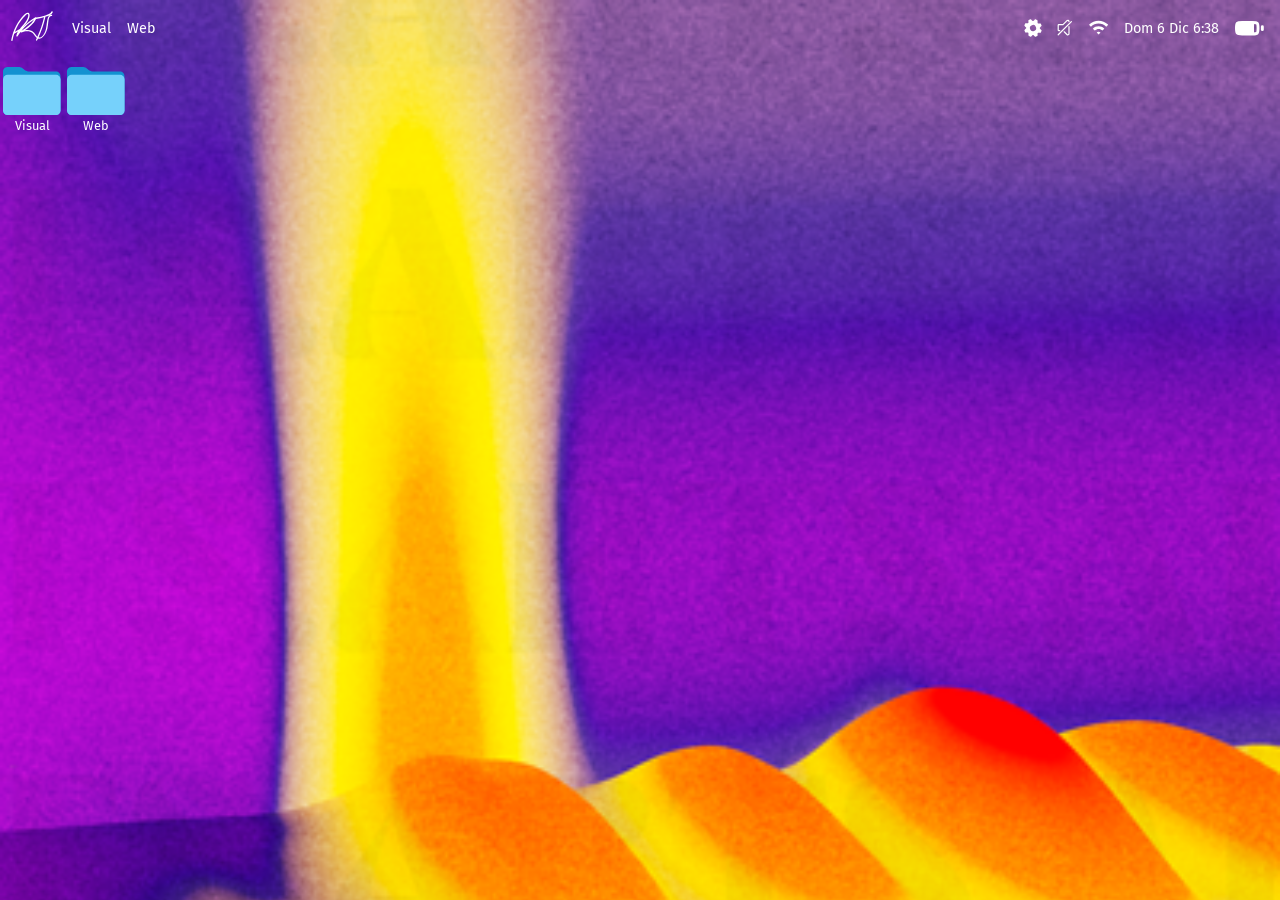
==== commit 85e84a49: "Arreglos de contenedor para safari" ====
--- a/index.html
+++ b/index.html
@@ -4,6 +4,7 @@
 <head>
     <meta charset="UTF-8">
     <meta name="viewport" content="width=device-width, initial-scale=1.0">
+    <meta http-equiv="X-UA-Compatible" content="IE=edge">
     <title>Portfolio</title>
     <link rel="preconnect" href="https://fonts.googleapis.com">
     <link rel="preconnect" href="https://fonts.gstatic.com" crossorigin>
@@ -15,7 +16,7 @@
     <link rel="stylesheet" href="css/folder.css">
     <link rel="stylesheet" href="css/explorer.css">
     <link rel="stylesheet" href="css/drag-area.css">
-    <link rel="stylesheet" href="css/contex-menu.css">
+    <link rel="stylesheet" href="css/context-menu.css">
     <link rel="stylesheet" href="css/configuration.css">
     <link rel="stylesheet" href="css/browser.css">
     <link rel="stylesheet" href="css/loading.css">
--- a/css/explorer.css
+++ b/css/explorer.css
@@ -51,6 +51,7 @@
 .explorer-aside {
     background-color: var(--explorer-aside);
     width: 200px;
+    min-width: 150px;
 }
 
 .explorer-crm {
@@ -232,6 +233,10 @@
     text-align: center;
     padding: .5rem;
     user-select: none;
+    display: flex;
+    flex-direction: column;
+    justify-content: center;
+    align-items: center;
 
 }
 
@@ -249,8 +254,8 @@
     color: var(--explorer-aside-text);
     display: -webkit-box;
     -webkit-box-orient: vertical;
-    -webkit-line-clamp: 2;
-    line-clamp: 2;
+    -webkit-line-clamp: 1;
+    line-clamp: 1;
     overflow: hidden;
 }
 
@@ -269,20 +274,46 @@
     flex-direction: row;
     gap: 1rem;
     color: var(--explorer-aside-text);
-    margin-left: 1rem;
+    /*Arregla contenedores para Safari, sino se colapsan a 0 tamaño*/
+    flex: 1;
+    min-height: 0;
+    overflow: auto;
 }
 
 .details-content-text {
-    max-width: 250px;
     -webkit-line-clamp: 14;
     line-clamp: 14;
     overflow: hidden;
+    outline: var(--explorer) 1px solid;
+    padding: 1rem;
+    margin: 1rem;
+    width: 90%;
+    min-width: 300px;
+    border-radius: 16px;
+    border: 1px solid #949494;
+    box-shadow: 0 10px 35px 5px #0000002d;
 }
 
 .details-content-text a {
     color: #004ec8;
 }
-
+.details-content-text p{
+    margin-top: 1rem;
+    font-weight: 200;
+    line-height: 18pt;
+}
+.details-content-text svg{
+    stroke: var(--outline);
+    fill: none;
+    min-width: 20px;
+    width: 20px;
+    margin: .2rem;
+}
+.details-content-text-title{
+    display: flex;
+    justify-content: space-between;
+    align-items: flex-start;
+}
 .details-content img,
 .details-content video {
     min-width: 300px;
@@ -350,8 +381,6 @@
     .explorer-content-item{
         width: 115px
     }
-    .explorer-content-items{
-    }
     .explorer-content-item p {
         color: var(--fg);
     }
--- a/css/context-menu.css
+++ b/css/context-menu.css
@@ -0,0 +1,45 @@
+.context-menu{
+    position: absolute;
+    min-width: 100px;
+    padding: .5rem;
+    background-color: var(--explorer);
+    border-radius: 12px;
+    overflow: hidden;
+    border: 1px solid #949494;
+    box-shadow: 0 10px 35px 5px #0000002d;
+    backdrop-filter: blur(5px);
+    -webkit-backdrop-filter: blur(5px);
+    color: var(--explorer-aside-text);
+}
+.context-menu ul{
+    list-style: none;
+}
+.context-menu-item, .context-menu-item-w-icon{
+    padding: .5rem;
+    display: flex;
+    align-items: center;
+    cursor: pointer;
+    user-select: none;
+}
+.context-menu-item:hover, .context-menu-item-w-icon:hover{
+    background-color: var(--explorer);
+    border-radius: 5px;
+    overflow: hidden;
+    outline: 1px solid #949494;
+    box-shadow: 0 10px 35px 5px #0000002d;
+    backdrop-filter: blur(5px);
+    -webkit-backdrop-filter: blur(5px);
+}
+.context-menu-item-w-icon svg{
+    margin-right: .5rem;
+    min-width: 18px;
+    fill: var(--explorer-aside-text);
+}
+.context-menu hr{
+    border-top: 1px solid #949494;
+} 
+
+.inactive{
+    
+    visibility: hidden;
+}
--- a/css/configuration.css
+++ b/css/configuration.css
@@ -1,20 +1,23 @@
-.screensaver-config{
+.screensaver-config {
     display: flex;
     flex-direction: column;
     gap: 1rem;
     max-width: 700px;
 }
-.current-screensaver{
+
+.current-screensaver {
     width: 100%;
     aspect-ratio: 1366 / 635;
     object-fit: cover;
     object-position: 0 0;
     user-select: none;
 }
-#screensaver-input{
+
+#screensaver-input {
     display: none;
 }
-.screensaver-input-label{
+
+.screensaver-input-label {
     text-align: center;
     user-select: none;
     padding: .4rem;
@@ -26,10 +29,17 @@
     cursor: pointer;
 }
 
-.screensaver-input-label:hover{
-    background-color: var(--hover);
-}
-.active{
+.screensaver-input-label:hover {
     background-color: var(--hover);
 }
 
+.active {
+    background-color: var(--hover);
+}
+
+@media screen and (max-width: 500px) {
+
+    .screensaver-input-label {
+        color: var(--fg);
+    }
+}
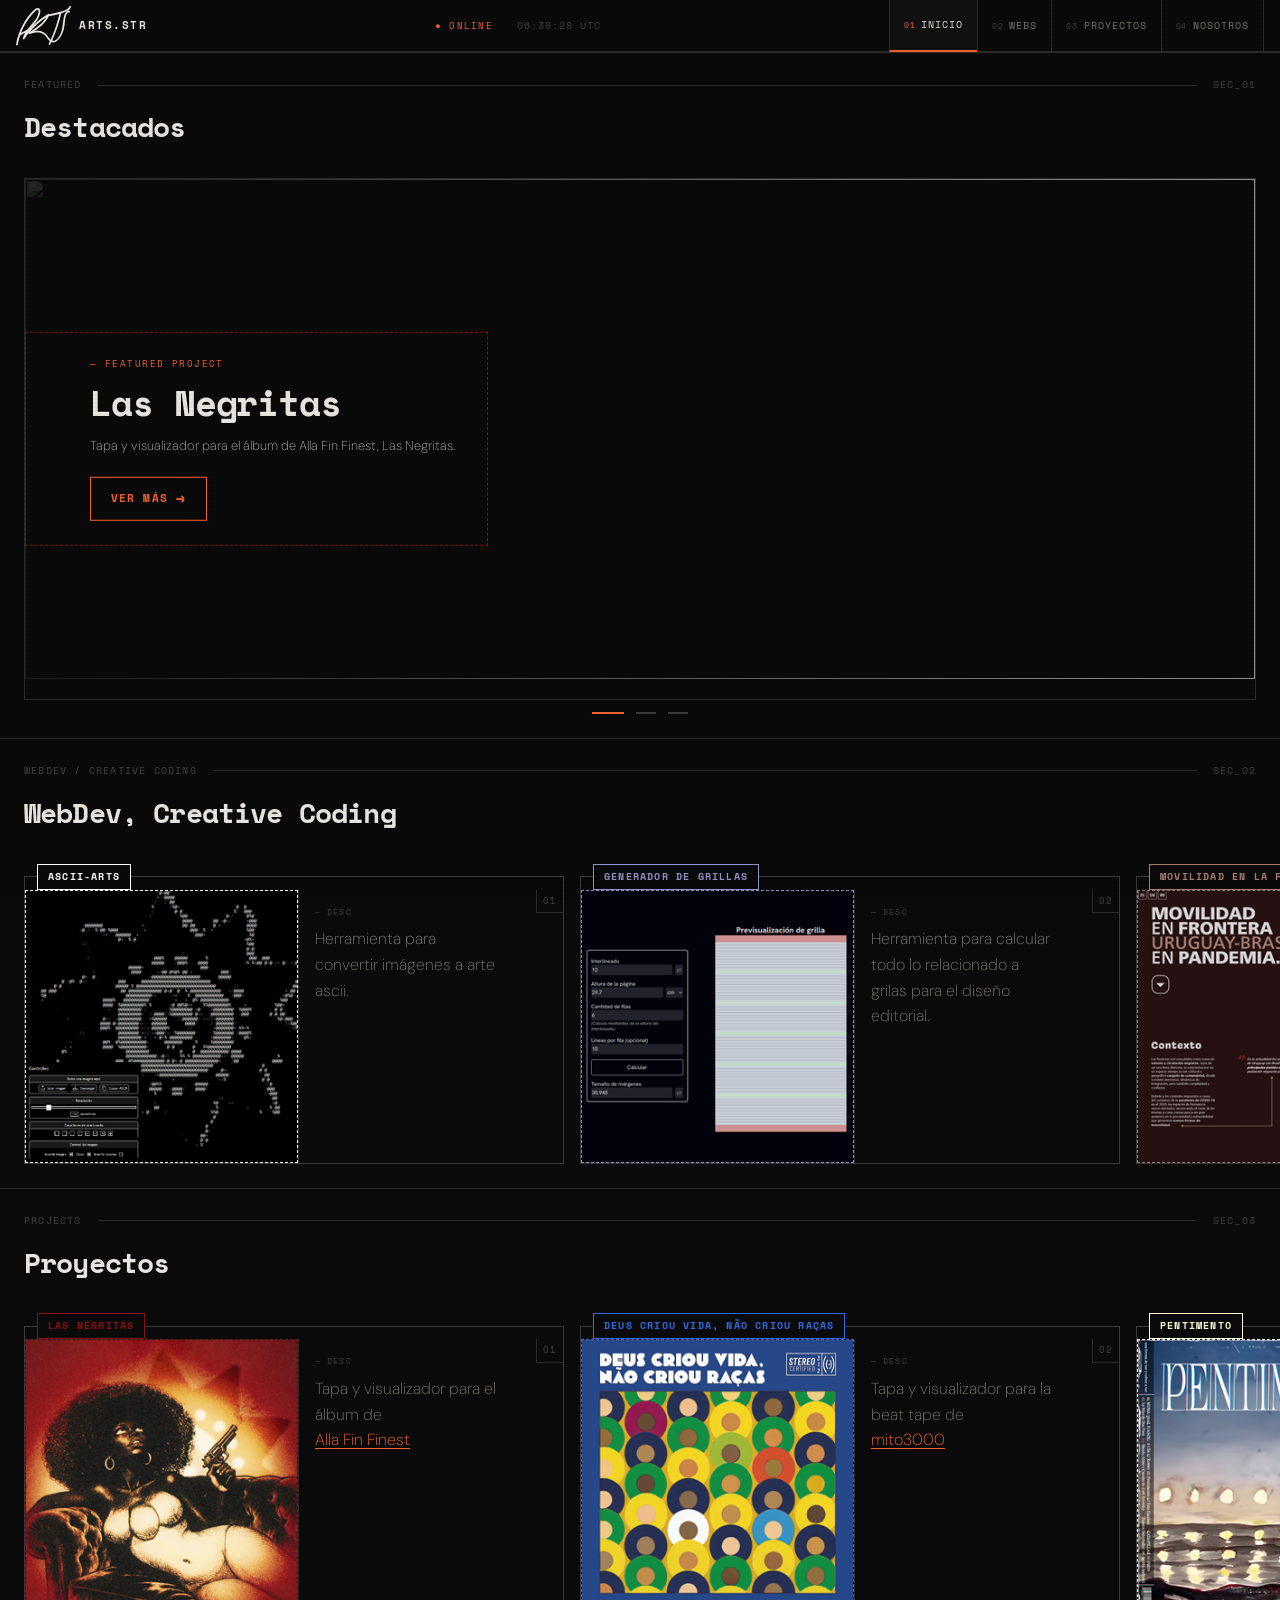
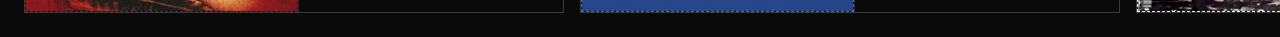
==== commit 10a94077: "Redesign" ====
--- a/index.html
+++ b/index.html
@@ -1,291 +1,134 @@
-<!DOCTYPE html>
-<html lang="es">
-
-<head>
-    <meta charset="UTF-8">
-    <meta name="viewport" content="width=device-width, initial-scale=1.0">
-    <meta http-equiv="X-UA-Compatible" content="IE=edge">
-    <title>Portfolio</title>
-    <link rel="preconnect" href="https://fonts.googleapis.com">
-    <link rel="preconnect" href="https://fonts.gstatic.com" crossorigin>
-    <link
-        href="https://fonts.googleapis.com/css2?family=Fira+Sans:ital,wght@0,100;0,200;0,300;0,400;0,500;0,600;0,700;0,800;0,900;1,100;1,200;1,300;1,400;1,500;1,600;1,700;1,800;1,900&display=swap"
-        rel="stylesheet">
-    <link rel="stylesheet" href="css/main.css">
-    <link rel="stylesheet" href="css/taskbar.css">
-    <link rel="stylesheet" href="css/folder.css">
-    <link rel="stylesheet" href="css/explorer.css">
-    <link rel="stylesheet" href="css/drag-area.css">
-    <link rel="stylesheet" href="css/context-menu.css">
-    <link rel="stylesheet" href="css/configuration.css">
-    <link rel="stylesheet" href="css/browser.css">
-    <link rel="stylesheet" href="css/loading.css">
-    <link rel="stylesheet" href="css/phone/app.css">
-</head>
-
-<body>
-    <div class="loading-screen" id="loading-screen">
-        <div class="load-element">
-            <div class="load-logo-element">
-                <svg class="load-logo" xmlns="http://www.w3.org/2000/svg" viewBox="0 0 159.32 113.97">
-                    <path
-                        d="M154.54,1.44c-3.74,9.2-15.3,11.96-23.85,14.61-11.26,3.48-22.75,6.17-34.37,8.08-.65-1.17-2.17-1.79-3.62-.94-18.35,10.75-34.97,24.2-49.34,39.77,9.53-11.02,19.91-21.61,24.7-35.41,1.94-5.58,4.93-15.87-.68-20.15-6.23-4.76-13.85,2.54-17.96,6.71-12.04,12.24-22.29,26.29-30.39,41.42-4.67,8.72-8.62,17.83-11.82,27.19-.34.42-.48.91-.46,1.4C3.83,92.87,1.58,101.84.04,110.93c-.55,3.25,4.46,4.33,5.01,1.07,1.5-8.86,3.68-17.58,6.5-26.08,4.32-2.51,8.64-5.03,12.96-7.54.69-.4,1.38-.81,2.07-1.22-3.12,5.21-5.59,10.77-6.92,16.83-.66,3.01,3.3,4.03,4.79,1.69,3.63-5.68,7.54-11.16,11.69-16.45.34,1.32,1.66,2.44,3.26,1.93,13.21-4.2,30.91-7.63,42.51,2.31,6.31,5.41,9.23,14.01,16.18,18.75-1.08,2.28-2.18,4.56-3.31,6.82-1.48,2.95,3.1,5.26,4.58,2.31,1.13-2.27,2.24-4.56,3.33-6.85,1.44.55,3.96,1.3,7.01.93,0,0,3.21-.39,6.38-2.43,17.17-11.05,22.7-37.45,22.7-37.45,3.26-15.57,2.08-16.19,3.64-25.74,1.07-6.57,2.46-21.22,11.84-20.96,3.29.09,3.71-5.02.41-5.11-8.89-.25-13.43,7.71-15.3,15.31-2.02,8.2-1.87,10.32-4.19,25.82-1.47,9.84-2.46,16.5-5.9,24.61-7.17,16.92-17,21.34-18.99,21.29-2.79-.06-5.41-.92-5.41-.92,0,0,0,0-.01,0,11.56-25.17,20.41-51.56,26.36-78.62.99-.3,1.98-.6,2.97-.91,9.4-2.98,20.84-6.57,24.9-16.56,1.24-3.04-3.33-5.37-4.58-2.31ZM22.53,73.61c-2.77,1.61-5.54,3.23-8.31,4.84,7.41-19.42,18.2-37.53,31.91-53.25,2.65-3.04,5.41-6,8.27-8.85,2.16-2.15,4.86-4.91,8.09-5.23,5.8-.57,1.35,13.34.26,16.14-4.56,11.73-13.42,21.17-21.51,30.56-2.81,3.26-5.63,6.59-8.27,10.04-3.6,1.65-7.01,3.76-10.43,5.75ZM87.71,32.27c-11.09,18.72-30.12,31.41-48.31,42.92,13.78-16.67,30.12-31.17,48.31-42.92ZM100.33,97.46c-1.7-1.31-3.15-2.95-4.5-4.71-4.86-6.37-8.77-13.09-16.13-16.91-8.26-4.28-17.77-4.6-26.99-3.18,17.02-11.39,33.35-24.6,42.32-43.19.11,0,.22-.01.34-.03,10.2-1.63,20.3-3.81,30.25-6.59-5.84,25.68-14.32,50.68-25.28,74.6Z" />
-                </svg>
-            </div>
-
-            <div class="load-bar">
-                <div class="load-content"></div>
-            </div>
-        </div>
-    </div>
-    <div class="taskbar">
-
-        <div class="left-items">
-            <a class="taskbar-button">
-                <svg class="logo" xmlns="http://www.w3.org/2000/svg" viewBox="0 0 159.32 113.97">
-                    <path
-                        d="M154.54,1.44c-3.74,9.2-15.3,11.96-23.85,14.61-11.26,3.48-22.75,6.17-34.37,8.08-.65-1.17-2.17-1.79-3.62-.94-18.35,10.75-34.97,24.2-49.34,39.77,9.53-11.02,19.91-21.61,24.7-35.41,1.94-5.58,4.93-15.87-.68-20.15-6.23-4.76-13.85,2.54-17.96,6.71-12.04,12.24-22.29,26.29-30.39,41.42-4.67,8.72-8.62,17.83-11.82,27.19-.34.42-.48.91-.46,1.4C3.83,92.87,1.58,101.84.04,110.93c-.55,3.25,4.46,4.33,5.01,1.07,1.5-8.86,3.68-17.58,6.5-26.08,4.32-2.51,8.64-5.03,12.96-7.54.69-.4,1.38-.81,2.07-1.22-3.12,5.21-5.59,10.77-6.92,16.83-.66,3.01,3.3,4.03,4.79,1.69,3.63-5.68,7.54-11.16,11.69-16.45.34,1.32,1.66,2.44,3.26,1.93,13.21-4.2,30.91-7.63,42.51,2.31,6.31,5.41,9.23,14.01,16.18,18.75-1.08,2.28-2.18,4.56-3.31,6.82-1.48,2.95,3.1,5.26,4.58,2.31,1.13-2.27,2.24-4.56,3.33-6.85,1.44.55,3.96,1.3,7.01.93,0,0,3.21-.39,6.38-2.43,17.17-11.05,22.7-37.45,22.7-37.45,3.26-15.57,2.08-16.19,3.64-25.74,1.07-6.57,2.46-21.22,11.84-20.96,3.29.09,3.71-5.02.41-5.11-8.89-.25-13.43,7.71-15.3,15.31-2.02,8.2-1.87,10.32-4.19,25.82-1.47,9.84-2.46,16.5-5.9,24.61-7.17,16.92-17,21.34-18.99,21.29-2.79-.06-5.41-.92-5.41-.92,0,0,0,0-.01,0,11.56-25.17,20.41-51.56,26.36-78.62.99-.3,1.98-.6,2.97-.91,9.4-2.98,20.84-6.57,24.9-16.56,1.24-3.04-3.33-5.37-4.58-2.31ZM22.53,73.61c-2.77,1.61-5.54,3.23-8.31,4.84,7.41-19.42,18.2-37.53,31.91-53.25,2.65-3.04,5.41-6,8.27-8.85,2.16-2.15,4.86-4.91,8.09-5.23,5.8-.57,1.35,13.34.26,16.14-4.56,11.73-13.42,21.17-21.51,30.56-2.81,3.26-5.63,6.59-8.27,10.04-3.6,1.65-7.01,3.76-10.43,5.75ZM87.71,32.27c-11.09,18.72-30.12,31.41-48.31,42.92,13.78-16.67,30.12-31.17,48.31-42.92ZM100.33,97.46c-1.7-1.31-3.15-2.95-4.5-4.71-4.86-6.37-8.77-13.09-16.13-16.91-8.26-4.28-17.77-4.6-26.99-3.18,17.02-11.39,33.35-24.6,42.32-43.19.11,0,.22-.01.34-.03,10.2-1.63,20.3-3.81,30.25-6.59-5.84,25.68-14.32,50.68-25.28,74.6Z" />
-                </svg>
-            </a>
-            <a id="open-0">Visual</a>
-            <a id="open-1">Web</a>
-        </div>
-        <div class="right-items">
-            <div id="config">
-                <svg viewBox="0 0 32 32" xmlns="http://www.w3.org/2000/svg" fill="#000000">
-                    <path
-                        d="M23.265,24.381l.9-.894c4.164.136,4.228-.01,4.411-.438l1.144-2.785L29.805,20l-.093-.231c-.049-.122-.2-.486-2.8-2.965V15.5c3-2.89,2.936-3.038,2.765-3.461L28.538,9.225c-.171-.422-.236-.587-4.37-.474l-.9-.93a20.166,20.166,0,0,0-.141-4.106l-.116-.263-2.974-1.3c-.438-.2-.592-.272-3.4,2.786l-1.262-.019c-2.891-3.086-3.028-3.03-3.461-2.855L9.149,3.182c-.433.175-.586.237-.418,4.437l-.893.89c-4.162-.136-4.226.012-4.407.438L2.285,11.733,2.195,12l.094.232c.049.12.194.48,2.8,2.962l0,1.3c-3,2.89-2.935,3.038-2.763,3.462l1.138,2.817c.174.431.236.584,4.369.476l.9.935a20.243,20.243,0,0,0,.137,4.1l.116.265,2.993,1.308c.435.182.586.247,3.386-2.8l1.262.016c2.895,3.09,3.043,3.03,3.466,2.859l2.759-1.115C23.288,28.644,23.44,28.583,23.265,24.381ZM11.407,17.857a4.957,4.957,0,1,1,6.488,2.824A5.014,5.014,0,0,1,11.407,17.857Z">
-                    </path>
-                </svg>
-            </div>
-            <div id="sound">
-                <svg id="muted" viewBox="0 0 32 32" xmlns="http://www.w3.org/2000/svg" fill="none" stroke="var(--fg)">
-                    <path stroke-linecap="round" stroke-linejoin="round" stroke-width="2"
-                        d="M9.5 21H8a1 1 0 01-1-1v-8a1 1 0 011-1h7l5-5 1.586-1.586C22.846 3.154 25 4.047 25 5.828V6m-8 17l4.586 4.586c1.26 1.26 3.414.367 3.414-1.414V14.5M7 28L29 6">
-                    </path>
-                </svg>
-                <svg class="inactive" id="unmuted" viewBox="0 0 32 32" xmlns="http://www.w3.org/2000/svg" fill="none"
-                    stroke="var(--fg)">
-                    <path stroke-linecap="round" stroke-linejoin="round" stroke-width="2"
-                        d="M7 12v8a1 1 0 001 1h7l6.586 6.586c1.26 1.26 3.414.367 3.414-1.414V5.828c0-1.781-2.154-2.674-3.414-1.414L20 6l-5 5H8a1 1 0 00-1 1z">
-                    </path>
-                </svg>
-            </div>
-            <div class="wifi">
-                <svg viewBox="0 -2 14 14" version="1.1" xmlns="http://www.w3.org/2000/svg"
-                    xmlns:xlink="http://www.w3.org/1999/xlink" fill="#000000">
-                    <g transform="translate(-303.000000, -3684.000000)">
-                        <g id="icons" transform="translate(56.000000, 160.000000)">
-                            <path
-                                d="M252.600198,3532.58575 L254,3533.99975 L255.399802,3532.58575 C254.626644,3531.80475 253.373356,3531.80475 252.600198,3532.58575 M249.800594,3529.75775 L251.200396,3531.17175 C252.743742,3529.61175 255.256258,3529.61175 256.800594,3531.17175 L258.200396,3529.75775 C255.880922,3527.41375 252.120068,3527.41375 249.800594,3529.75775 M261,3526.92875 L259.600198,3528.34275 C256.512516,3525.22375 251.488474,3525.22375 248.399802,3528.34275 L247,3526.92875 C250.86579,3523.02375 257.13421,3523.02375 261,3526.92875">
-                            </path>
-                        </g>
-                    </g>
-                </svg>
-            </div>
-            <time id="time"></time>
-            <div class="battery">
-                <svg xmlns="http://www.w3.org/2000/svg" xmlns:xlink="http://www.w3.org/1999/xlink" viewBox="0 0 20 10">
-                    <defs>
-                        <style>
-                            .battery-button {
-                                stroke-linecap: round;
-                            }
-
-                            .battery-button,
-                            .battery-outline {
-                                fill: none;
-                                stroke: var(--fg);
-                                stroke-linejoin: round;
-                                stroke-width: 2px;
-                            }
-
-                            .battery_inner {
-                                fill: url(#battery_degrade);
-                                isolation: isolate;
-                            }
-                        </style>
-                        <linearGradient id="battery_degrade" x1="1" y1="5" x2="16" y2="5"
-                            gradientUnits="userSpaceOnUse">
-                            <stop offset="0" stop-color="var(--fg)" />
-                            <stop offset=".8" stop-color="var(--fg)">
-                                <animate attributeName="offset" dur="600s" from=".8" to="0" repeatCount="1" />
-                            </stop>
-                            <stop offset=".8" stop-color="#000" stop-opacity="0">
-                                <animate attributeName="offset" dur="600s" from=".8" to="0" repeatCount="1" />
-                            </stop>
-
-                        </linearGradient>
-
-                    </defs>
-                    <g id="Capa_1-2" data-name="Capa 1">
-                        <g id="SVGRepo_iconCarrier" data-name="SVGRepo iconCarrier">
-                            <path class="battery_inner"
-                                d="M1,5c0-1.89,0-2.83.59-3.41.59-.59,1.53-.59,3.41-.59h7c1.89,0,2.83,0,3.41.59.59.59.59,1.53.59,3.41h0c0,1.89,0,2.83-.59,3.41s-1.53.59-3.41.59h-7c-1.89,0-2.83,0-3.41-.59-.59-.59-.59-1.53-.59-3.41h0Z" />
-                            <path class="battery-button" d="M19,4v2" />
-                            <path class="battery-outline"
-                                d="M1,5c0-1.89,0-2.83.59-3.41.59-.59,1.53-.59,3.41-.59h7c1.89,0,2.83,0,3.41.59.59.59.59,1.53.59,3.41h0c0,1.89,0,2.83-.59,3.41s-1.53.59-3.41.59h-7c-1.89,0-2.83,0-3.41-.59-.59-.59-.59-1.53-.59-3.41h0Z" />
-                        </g>
-                    </g>
-                </svg>
-            </div>
-        </div>
-    </div>
-    <main id="main">
-        <div class="context-menu inactive" id="context-menu">
-            <ul>
-                <li id="context-config" class="context-menu-item-w-icon"><svg viewBox="0 0 32 32"
-                        xmlns="http://www.w3.org/2000/svg" fill="#000000">
-                        <path
-                            d="M23.265,24.381l.9-.894c4.164.136,4.228-.01,4.411-.438l1.144-2.785L29.805,20l-.093-.231c-.049-.122-.2-.486-2.8-2.965V15.5c3-2.89,2.936-3.038,2.765-3.461L28.538,9.225c-.171-.422-.236-.587-4.37-.474l-.9-.93a20.166,20.166,0,0,0-.141-4.106l-.116-.263-2.974-1.3c-.438-.2-.592-.272-3.4,2.786l-1.262-.019c-2.891-3.086-3.028-3.03-3.461-2.855L9.149,3.182c-.433.175-.586.237-.418,4.437l-.893.89c-4.162-.136-4.226.012-4.407.438L2.285,11.733,2.195,12l.094.232c.049.12.194.48,2.8,2.962l0,1.3c-3,2.89-2.935,3.038-2.763,3.462l1.138,2.817c.174.431.236.584,4.369.476l.9.935a20.243,20.243,0,0,0,.137,4.1l.116.265,2.993,1.308c.435.182.586.247,3.386-2.8l1.262.016c2.895,3.09,3.043,3.03,3.466,2.859l2.759-1.115C23.288,28.644,23.44,28.583,23.265,24.381ZM11.407,17.857a4.957,4.957,0,1,1,6.488,2.824A5.014,5.014,0,0,1,11.407,17.857Z">
-                        </path>
-                    </svg>Configuración</li>
-            </ul>
-
-        </div>
-        <div id="configuration" class="explorer" style="visibility: hidden;">
-            <div class="explorer-header" id="configuration-header"></div>
-            <div class="explorer-aside">
-
-                <div class="explorer-crm">
-                    <button class="explorer-close"></button>
-                    <button class="explorer-minimize"></button>
-                    <button class="explorer-restore"></button>
-
-                </div>
-                <div class="explorer-aside-section">
-                    <h4 class="explorer-aside-section-title">Configuraciones</h4>
-                    <ul class="explorer-aside-list">
-                        <li class="explorer-aside-section-item active" data-index="0">
-                            <svg class="explorer-aside-section-item-icon" fill="#1392d1" viewBox="0 0 32 32"
-                                version="1.1" xmlns="http://www.w3.org/2000/svg">
-                                <path
-                                    d="M30 2.994h-28c-1.099 0-2 0.9-2 2v17.006c0 1.099 0.9 1.999 2 1.999h13v3.006h-5c-0.552 0-1 0.448-1 1s0.448 1 1 1h12c0.552 0 1-0.448 1-1s-0.448-1-1-1h-5v-3.006h13c1.099 0 2-0.9 2-1.999v-17.006c0-1.1-0.901-2-2-2zM30 22h-28v-17.006h28v17.006z" />
-                            </svg>
-                            <p class="explorer-aside-section-item-text">Pantalla</p>
-                        </li>
-                    </ul>
-                </div>
-            </div>
-            <div class="explorer-content">
-                <div class="explorer-content-topbar">
-                    <div class="explorer-content-topbar-left">
-                        <svg class="explorer-back" viewBox="0 0 24 24" fill="none" xmlns="http://www.w3.org/2000/svg">
-                            <path d="M6 12H18M6 12L11 7M6 12L11 17" stroke-width="2" stroke-linecap="round"
-                                stroke-linejoin="round"></path>
-                        </svg>
-                        <h3 class="explorer-content-topbar-title">Configuración</h3>
-                    </div>
-                    <div class="explorer-content-topbar-right">
-                        <button class="viewfinder">
-                            <svg viewBox="0 0 24 24" fill="none" xmlns="http://www.w3.org/2000/svg" stroke="#000000">
-                                <path
-                                    d="M14.9536 14.9458L21 21M17 10C17 13.866 13.866 17 10 17C6.13401 17 3 13.866 3 10C3 6.13401 6.13401 3 10 3C13.866 3 17 6.13401 17 10Z"
-                                    stroke-width="2" stroke-linecap="round" stroke-linejoin="round">
-                                </path>
-                            </svg>
-                        </button>
-                    </div>
-                </div>
-                <div class="explorer-content-items">
-                    <div class="screensaver-config">
-                        <img class="current-screensaver" id="current-screensaver" src="assets/img/PNG/fluctuacion.png"
-                            alt="" />
-                        <label class="screensaver-input-label" for="screensaver-input">Subir imagen</label>
-                        <input type="file" id="screensaver-input" accept="image/png, image/jpeg" />
-                    </div>
-                </div>
-            </div>
-        </div>
-        <div class="app" id="config-app">
-            <div class="app-icon">
-                <svg id="Capa_2" data-name="Capa 2" xmlns="http://www.w3.org/2000/svg" viewBox="0 0 1440 1440">
-                    <g id="Capa_1-2" data-name="Capa 1">
-                        <rect fill="#303030" width="1440" height="1440" rx="227.91" ry="227.91" />
-                        <g>
-                            <path fill="#bcbcbc"
-                                d="M732.73,1347.21c-1.76,6.8-6.46,10.47-12.13,10.73-6.18.29-11.66-3.51-13.35-10.1l-12.34-48.09c-2.88-11.24-11.03-19.35-21.39-21-11.48-1.82-22.96,2.84-27.9,13.51l-22.35,48.23c-2.61,5.63-7.12,8.48-13.2,7.88-4.99-.49-10.82-4.24-11.36-10.79l-4.29-52.46c-.99-12.06-9.07-21.03-19.82-23.74-11.93-3.01-22.59,1.92-29.71,12.28l-28.9,42.04c-3.38,4.92-10.36,5.47-15.57,3.1-4.4-2-7.68-7.14-7.11-13.24l4.9-52.51c1.08-11.6-6.25-21.19-15.37-25.15-10.82-4.7-22.05-2.41-30.22,5.85l-37.39,37.83c-3.93,3.97-10.75,2.81-14.43.8-5.35-2.92-7.31-8.92-5.64-15.03l13.72-50.1c2.98-10.87-1.63-21.39-9.58-27.38-8.56-6.45-20.41-8.08-29.63-1.54l-42.84,30.35c-4.99,3.54-10.73,4.19-15.48,1.12-4.92-3.18-7.81-9.77-4.97-15.84l23-49.1c4.59-9.79,1.57-20.58-5.58-28.06-7.01-7.34-18.14-11.12-28.47-6.24l-48.14,22.71c-6,2.83-12.41,1.46-16.14-3.22-3.96-4.96-3.59-11.32.26-16.7l28.35-39.57c6.97-9.73,8.2-21.45,1.84-31.18s-17.47-14.71-28.93-11.52l-48.54,13.51c-6.56,1.82-12.38.65-16.03-4.89-3.25-4.92-2.98-11.7,1.77-16.37l36.4-35.82c8.06-7.93,10.51-18.68,6.41-29.09-3.69-9.35-13.04-17.64-24.51-16.62l-55.3,4.91c-5.82.52-10.74-4.28-12.21-8.51-2.06-5.96.14-11.81,5.38-15.43l41.93-28.91c9.7-6.69,13.7-17.86,10.67-28.97-2.9-10.62-11.98-18.41-24.17-19.41l-51.11-4.17c-6.28-.51-10.62-5.35-11.44-10.34-1.07-6.55,1.94-11.89,8.14-14.69l45.22-20.42c10.69-4.83,16.92-14.6,16.42-25.75-.51-11.35-7.73-21.41-19.52-24.48l-50.2-13.06c-5.7-1.48-9.23-5.84-9.68-11.09s1.83-11.75,7.84-13.33l51.73-13.61c11.37-2.99,18.47-12.07,19.66-22.4,1.4-12.18-4.81-22.58-15.89-27.63l-45.57-20.78c-5.93-2.7-9-7.64-8.36-13.8.54-5.19,4.69-10.58,11.16-11.11l52.4-4.27c11.91-.97,20.77-9.45,23.43-19.83,2.95-11.49-1.85-22.57-11.65-29.25l-39.9-27.2c-5.19-3.54-8.29-8.22-6.9-14.59,1.01-4.64,5.12-10.67,11.49-10.11l54.95,4.82c11.74,1.03,21.69-6.28,25.67-15.78,4.67-11.13,1.63-22.42-6.91-30.83l-36.57-35.98c-4.12-4.05-3.48-10.93-.98-14.92,2.97-4.76,8.5-7.36,14.39-5.72l49.02,13.6c11.37,3.15,22.77-.37,29.4-9.76,6.21-8.8,7.2-20.81.42-30.42l-30.88-43.72c-3.23-4.57-2.11-10.55.66-14.29s8.78-6.93,13.81-4.57l48.23,22.63c10.71,5.03,22.35,3.37,30.6-4.66,7.75-7.55,10.47-19.5,5.48-30.12l-22.68-48.24c-2.52-5.35.18-11.36,3.83-14.39,4.11-3.41,10.44-3.89,15.18-.56l44.44,31.18c9.56,6.71,21.92,4.59,30.19-2,9.1-7.25,11.67-18.26,8.51-29.67l-13.3-47.98c-1.67-6.02.94-11.4,6.12-14.51,3.78-2.27,10.27-2.9,14.44,1.3l38.1,38.42c8.24,8.31,20.7,9.19,30.7,4.03s14.81-15.57,13.71-27.46l-4.74-51.2c-.6-6.53,4.51-10.93,9.21-12.32,6.32-1.87,11.39.81,15.03,6.06l29.57,42.74c6.46,9.34,17.85,12.39,28.8,9.07,9.28-2.81,17.39-11.26,18.32-22.4l4.45-53.57c.51-6.17,6.37-10.13,11.33-10.65,5.97-.63,10.92,2.64,13.5,8.24l22.48,48.74c4.67,10.13,16.66,14.3,27.42,12.65,9.97-1.52,18.27-9.02,21.11-19.98l12.86-49.63c1.5-5.79,6.62-9.41,11.92-9.67,5.64-.28,11.42,3.51,13.01,9.65l12.88,49.64c2.86,11.03,11.09,18.35,21.09,19.96,10.75,1.72,22.75-2.51,27.44-12.63l22.93-49.53c2.46-5.32,7.41-8,13.01-7.43,4.9.5,10.85,4.39,11.36,10.63l4.26,52.42c.92,11.25,8.06,19.92,17.6,23.24,10.86,3.79,23.08.76,29.72-8.77l30.86-44.21c3.42-4.9,9.44-6.16,14.76-4.22,4.3,1.57,8.76,5.9,8.22,11.95l-4.81,53.87c-1.09,12.22,6.56,22.16,16.64,26.22,11.4,4.58,22.38.51,30.82-8.17l32.83-33.77c4.42-4.54,10.07-6.23,15.62-3.78s9.2,8.31,7.3,15.19l-13.8,50.05c-3.15,11.4,1.52,22.31,10.65,28.7s20.9,6.43,30.46-.35l42.39-30.07c4.75-3.37,11.18-2.7,15.23.59,3.78,3.07,6.37,9.25,3.84,14.68l-21.99,47.07c-4.85,10.38-.77,21.94,6.55,29.29,8.04,8.07,20.12,10.46,30.97,5.33l44.91-21.2c5.43-2.56,11.79-.14,14.95,4.14s3.77,10.33.24,15.28l-29.93,41.91c-6.82,9.54-6.64,21.31-.67,30.38,6.49,9.87,18.27,13.89,30.01,10.66l50.22-13.84c5.73-1.58,11.44,2.3,13.69,6.74,2.41,4.76,1.93,10.76-2.19,14.86l-39.06,38.95c-7.57,7.55-7.7,19.72-2.98,28.81,4.43,8.54,13.93,15.04,24.89,14.05l53.81-4.84c6.39-.57,11.02,4.2,12.34,9.02,1.69,6.17-.5,11.58-5.75,15.16l-43.12,29.39c-9.58,6.53-14.46,16.5-11.92,27.57,2.33,10.18,10.8,18.67,22.36,19.59l55.01,4.37c5.88.47,10.39,4.29,11.72,9.17,1.4,5.1-.17,12.25-5.77,14.8l-46.7,21.35c-11.09,5.07-17.87,14.56-17.06,26.82.77,11.65,8.66,20.96,20.98,24.14l49.6,12.8c5.81,1.5,9.08,7.58,8.99,12.59-.12,6.12-4.34,11.05-10.72,12.66l-46.22,11.72c-11.69,2.96-20.38,10.58-22.23,21.46-2.11,12.37,3.69,23.93,15.17,29.15l45.96,20.9c6.19,2.81,9.42,8.16,8.33,14.77-.91,5.52-5.85,10.04-12.58,10.58l-51.17,4.11c-11.3.91-19.73,8.73-22.73,18.27-3.42,10.9.03,22.62,9.64,29.29l42.71,29.6c4.93,3.41,7.06,8.62,5.67,14.39-1.1,4.59-6.27,10.1-12.53,9.52l-54.05-4.99c-11.39-1.05-21.38,6.17-25.36,15.49-4.62,10.81-2.33,22.14,5.99,30.29l35.82,35.09c4.74,4.64,5.92,10.8,2.89,16.18-3.03,5.39-8.87,7.87-15.35,6.09l-50.84-13.93c-11.23-3.08-22.23,2.88-27.84,11.65-6.38,9.96-5.14,21.41,1.89,31.24l28.35,39.58c3.8,5.3,4.02,11.88.19,16.49s-10.11,6.23-16.11,3.42l-49.22-23.07c-9.96-4.67-20.69-.43-27.38,6.51-7.18,7.46-10.22,18.17-5.63,28.05l23.38,50.26c2.61,5.62-1.2,11.98-5.28,14.73-4.82,3.24-10.56,2.44-15.54-1.1l-41.31-29.45c-9.39-6.69-21.44-6.28-30.46.06-8.7,6.12-13.37,16.87-10.27,28.26l13.9,51.09c1.58,5.8-1.46,10.89-5.76,13.63s-10.96,2.95-15.22-1.37l-35.95-36.46c-8.41-8.53-19.82-11.36-30.98-6.52-10.39,4.5-16.48,15.26-15.3,27.71l4.84,51.32c.52,5.49-3.62,10.32-6.99,11.79-5.54,2.43-12.27,1.9-15.64-2.99l-29.55-42.92c-6.88-9.99-17.52-14.36-29.12-11.46-10.47,2.62-18.8,11.47-19.77,23.48l-4.24,52.37c-.48,5.93-5.41,10.03-9.93,10.89-6.04,1.16-11.97-1.25-14.66-7.17l-20.76-45.7c-5.02-11.05-14.86-17.72-26.92-16.84-10.81.79-20.6,8.35-23.64,20.1l-12.6,48.7Z" />
-                            <g>
-                                <path fill="#303030"
-                                    d="M534.32,471.53l6.64,9.46,101.68,175.76c23.08,39.89,23.15,86.22.02,126.15l-107.37,185.35c-4.52,5.62-12.37,4.99-19.04,4.28-17.38-1.85-28.69-11.44-40.22-24.3-57.8-64.51-89.6-138.67-90.14-225.86-.56-89.82,32.26-166.82,92.47-232.66,11.51-12.58,18.83-19.78,35.34-21.79,6.43-.78,16.56-1.69,20.61,3.61Z" />
-                                <path fill="#303030"
-                                    d="M1027.83,683.36l-219.8.77c-44.38.16-82.71-25.44-104.36-63l-103.49-179.5c-1.42-2.46-2.8-4.91-2.18-7.05-3.57-5.43,2.51-13.92,6.24-18.77,10.21-13.26,23.48-17.62,39.76-21.02,93.55-19.53,184.11-5.1,263.55,48.67,66.94,45.3,121.94,121.23,137.31,201.17,2.28,11.88-4.89,34.67-17.05,38.74Z" />
-                                <path fill="#303030"
-                                    d="M1027.84,756.29c5.18,1.43,8.68,5.57,10.52,12.43,4.97,4.82,5.99,8.9,3.05,12.24,4.9.45,4.36,11.51,3.43,15.45-41.06,174.09-208.65,283.18-384.51,252.25-22.27-3.92-58.54-11.88-63.82-38.42-.42-2.13-.47-3.58,1.38-5.17.26-2.31.36-3.4,1.35-5.12l91.95-159.81c30.22-52.52,84.09-85.16,145.27-84.84l191.4,1Z" />
-                                <path fill="#303030"
-                                    d="M1092.85,683.15c-5.42-1.69-.08-11.03,4.78-10.21,1.49-5.45,6.86-7.71,12.22-7.07-.68-4.98,12.16-9.45,15.99-7.09l1.18-3.63c2.44.52,5.3.33,8.58-.59-1.22-2.73.22-8.63,2.94-9.92-3.95-1.48-7.88-3.11-11.29-5.62-.32,4.26-5.29,3.73-5.89-.36-3.69,1.31-8.89,2.72-11.49-1.12-1.01,4.17-5.53,4.01-7.14-.07-11.14,5.93-29.66-7.05-25.13-18.97-1.94-2.98-1.34-6.81,2.79-6.61-2.67-2.03-1.74-3.4,2.79-4.1-.7-4.69,2.83-6.18,7.14-5.63-1.95-2.23,4.86-6.72,6.95-4.25l-.27-3.25c7.75-3.85,14.42-8.69,20.02-14.53,1.17-7.89-5.51-10.64-20.04-8.25l-2.4-1.09c.19,3.93-1.26,3.94-2.95.36-1.59,2.99-6.86,4.57-8.53,1.16-.56,4.81-10.78,2.74-14.44,1.53-13.85-4.58-18.32-20.08-10.15-31.73l26.95-27.07c3.37-5.47-.1-9.65-6.3-8.99l-33.83,9.31c-20.04,2.85-30.64-14.56-20.92-32.25l19.86-27.8c2.62-6.03-1.27-10.39-7.46-8.6-21.74,13.32-55.64,29.94-59.48-6.95,4.82-12.95,10.33-25.64,16.55-38.09.61-4.52-3.28-7.77-7.6-6.56l-31.18,21.72c-17.58,8.74-33.07-3.81-30.1-23.13l9.2-33.26c.67-5.64-3.02-8.1-8.16-6.59l-25.79,25.81c-12.58,11.88-32.32,5.02-34.95-11.96l3.22-39.82c-.93-5.95-6.44-6.97-10.7-2.76l-18.98,27.67c-14.38,16.46-33.54,10.99-37.96-10.31l-2.7-34.01c-1.73-5.63-6.99-6.37-10.64-1.79l-15.26,32.83c-10.36,16.73-30.34,14.24-37.65-3.91l-9.45-34.98c-2.53-4.48-7.76-4.49-10.31.08l-9.29,35.06c-7.44,18.56-27.56,19.89-38.1,2.89l-14.44-31.5c-4.01-5.39-9.27-4.38-11.15,1.99l-2.59,33.66c-4.11,21.25-23.72,26.24-38.02,9.86l-19.74-28.42c-3.71-3.13-9.01-1.64-9.87,3.1l3.29,35.18c-.18,6.35-1.65,18.58-9.61,16.79l-20.4-32.75c-22.13-35.51-6.52-89.5,36.51-102.41,158.95-47.68,333.61-10.02,460.01,97.63,79.6,67.8,137.36,159.53,159.88,261.96,9.45,42.98-30.03,81.77-70.9,80.55-14.36-.43-25.36,1.48-37.6-1.12Z" />
-                                <path fill="#303030"
-                                    d="M501.72,416.15c-.99,5.32-9.4,3.59-13.68,2.3l-33.56-23.12c-4.65-1.87-9.01,2.05-8.01,6.92l15.61,33.26c5.7,17.08-7.9,32.37-25.25,26.97l-35.01-16.07c-5-.73-7.95,3.45-6.43,7.99l20.76,29.45c9.81,18.28-2.41,34.26-22.55,31.24l-33.32-9.27c-6.37-.55-8.93,4.7-5.39,9.84l25.23,25c12.59,16.64,2.69,33.84-17.78,34.31l-33.08-3.21c-6.7.25-8.6,4.9-4.65,10.05l29.12,20.22c14.74,12.89,9.72,32.98-9.26,36.95l-36.37,3.1c-4.44,1.4-5.9,6.5-2.85,9.75l33.54,15.56c18.35,11.39,14.7,31.22-4.91,38.74l-33.21,8.64c-4.28,2.06-4.57,8.13-.35,10.34l35.51,9.4c18.62,7.35,19.73,27.48,2.9,38.08l-31.87,14.73c-4.82,3.34-3.96,8.79,1.63,10.8l36.88,3.18c19.47,4.91,22.47,24.03,7.54,37.35l-28.36,19.57c-3.83,4.57-2.04,9.71,4.06,10.21l33.75-3.19c20.87.26,30.38,18.08,17.39,34.71l-25.73,25.7c-2.25,4.32.5,9.15,5.54,8.71l34.3-9.43c19.61-3.1,31.88,13.21,22.49,30.93l-20.66,29.29c-2.19,4.9.8,9.16,6.1,8.55l32.55-15.23c19.29-6.18,33.79,7.42,27.45,26.76l-15.2,32.3c-1.42,5.12,2.92,8.95,7.78,7.17,10.82-8.07,21.98-15.63,33.49-22.68,6.18-2.87,10.26-2.43,12.24,1.34,1.02.98,1.95,2.93.98,4.58l-19.86,33.87c-20.06,34.21-72.27,45.37-103.24,16.7-96.96-89.77-152.43-217.76-154.35-350.15-2-137.92,53.18-272.52,153.8-366.53,32.55-30.41,85.64-15.72,106.6,20.54l16.39,28.36c1.01,1.75,1.57,3.7,1.3,5.43Z" />
-                                <path fill="#303030"
-                                    d="M565.37,1060.31c5.32-1.83,8.5,6.67,9.5,11.54l-3.16,40.92c.89,4.68,5.98,6.59,9.64,3.39l19.5-28.21c13.47-15.68,33.22-12.88,38.05,7.48l2.98,35.77c1.44,5.83,6.67,7.22,10.59,2.78l14.48-31.58c10.59-17.68,30.32-17.13,38.52,1.67l8.92,34.49c2.61,5.17,7.75,5.81,10.98.99l8.98-34.53c7.41-18.62,27.37-21.06,38.13-4.02l15.02,32.7c3.94,4.51,9.04,3.51,10.7-2.07l2.71-34.37c3.88-19.35,22.35-26.19,36.16-11.96l21.38,30.48c4.02,3.92,9.06,1.78,10.06-3.39l-3.27-35.3c.45-21.07,18.78-29.15,35.34-16.03l23.7,24.08c4.95,3.56,10.15,1.45,10.07-4.66l-9.44-34.15c-2.97-20.44,13.45-31.76,31.68-22.13l28.55,20.16c5.04,2.21,9.22-.84,8.69-6.08l-15.7-33.33c-5.73-20.08,8.83-32.69,28.58-26.07l30.21,14.38c5.53,1.57,9.21-1.65,8.07-7.14l-20.15-28.57c-10.23-18.56.09-35.5,21.4-32.68l34.21,9.48c5.33.19,7.97-4.47,5.23-9.2l-27.3-27.43c-7.34-9.69-3.87-24.64,6.92-30.25,3.46-1.8,11.03-4.44,12.19.38,2.34-3.31,7.86-2.53,9.79.79.46-3.97,2.09-3.57,2.9.29,3.75-1.16,9.38-2.62,11.47,1.16,1.28-3.85,3.74-3.27,5.54.21l2.73-1.88c7.82.9,12.05-7.85,4.29-12.05l.11-2.02c-7.93-.02-15.66-5.27-18.59-12.65-3.11,3.09-12.23-3.11-9.75-7.06-5.35,2.28-7.45-6.27-7.87-10.68s.65-15.51,6.26-14.65c.04-4.34,4.23-7.4,8.29-5.39.57-3.86,4.41-4.26,5.9-.52,2.61-3.34,9.3-3.55,12.81-1.39.9-4.14,4.43-4.29,5.83-.31l.51-1.31c6.89-1.38,13.69-2.66,20.4-3.85-2.39-4.21-4.73-8.45-7.02-12.73-1.96,1.71-3.79.65-5.49-3.18-2.33,2.85-4.07,2.57-4.35-1.24-3.29,1.66-6.23-1.67-8.24-4.12-2.54,3.29-10.06-.58-9.97-4.39-3.54,2.44-4.57,1.27-3.96-2.75-4.77,2.47-9.02-4.53-6.18-8.53-1.3-.33-1.34-.8-.13-1.39.03-1.26,1.14-2.92,2.89-2.92h33.27c43.13,0,82.67,38.74,72.27,83.13-29.79,127.21-110.97,236.74-222.19,304.75-118.91,72.71-264.08,93.36-397.7,52.53-43.48-13.28-58.22-67.76-35.8-103.62l19.89-31.8Z" />
-                                <path fill="#d0d0d0"
-                                    d="M501.72,416.15c4.29.71,34.45,58.01,32.6,55.38-14.19-2.24-31.06-1.95-41.8,8.16-136.16,128.18-138.73,344.49-5.47,475.75,12.7,12.51,30.17,17.54,48.25,12.81l-29.14,51.14c-1.74,3.05-2.73,4.48-6.06,3.96-5.94-.92-11.67.71-16.95,4.45l-26.52,18.82c-3.36,2.39-7.78,1.53-10.57-1-2.38-2.15-3.47-6.33-1.72-10.04l14.86-31.5c3.62-7.66,1.14-15.65-4.82-20.61-5.63-4.69-12.76-5.31-19.94-1.94l-30.87,14.51c-3.95,1.86-8.25-.5-10-3.04-1.93-2.81-2.18-6.66-.01-9.74l20.43-28.97c4.4-6.24,3.66-14.5-.79-20.32-4.13-5.4-11.06-8.37-18.64-6.28l-33.45,9.23c-4.42,1.22-8.43-.98-10.04-4.86-1.11-2.7-1.19-6.44,1.73-9.33l24.9-24.72c5.78-5.73,6.51-14.17,2.92-20.9-3.38-6.32-10.09-9.78-18.04-9.02l-32.74,3.14c-4.89.47-8.96-2.2-9.8-6.1-.94-4.37.54-7.76,4.28-10.32l26.11-17.85c6.66-4.55,10.32-11.31,8.62-19.29-1.29-6.08-6.36-12.88-14-13.52l-35.23-2.92c-4.64-.38-7.9-3-8.81-7.58-.68-3.38,1.39-7.42,5.48-9.3l30.98-14.27c7.29-3.36,10.89-10.47,9.94-18.26-.76-6.26-5.04-12.61-12.38-14.55l-34.73-9.15c-4.29-1.13-6.1-5.12-5.77-8.88.28-3.15,2.36-6.44,6.19-7.43l32.38-8.39c8.12-2.1,13.64-7.96,14.36-15.55s-2.66-14.54-9.94-17.92l-33.02-15.3c-3.82-1.77-4.16-6.61-3.2-9.55,1.3-3.99,4.32-5.84,8.76-6.19l34.11-2.74c7.66-.61,12.96-6.79,14.64-13.08,1.88-7.02-.51-14.44-6.75-18.75l-27.75-19.13c-3.95-2.72-5.29-6.24-4.1-10.77.99-3.75,4.88-5.93,9.77-5.45l32.56,3.17c8.1.79,15.14-3.31,18.25-9.44,3.36-6.63,2.57-14.83-2.73-20.08l-24.88-24.65c-3.42-3.39-3.52-7.81-1.38-11.23,2.15-3.43,6.04-4.59,10.28-3.41l32.22,9.01c7.56,2.11,15.06-.78,19.15-6.43,4.35-6,4.81-14.16.34-20.49l-20.34-28.79c-2.61-3.7-1.24-8.51,1.73-11.24,2.54-2.33,6.18-2.58,9.94-.83l32.83,15.3c6.6,3.08,13.88-.35,18.11-4.73,4.53-4.69,6.48-11.98,3.42-18.49l-15.3-32.52c-1.75-3.72-.19-7.6,2.13-9.83,2.58-2.49,7.12-3.24,10.41-.92l29.72,21c4.67,3.3,10.42,2.54,15.29,1.75Z" />
-                                <path fill="#d0d0d0"
-                                    d="M1092.88,759.62c1.96,2.9,3.01,6.74,6.18,8.53l3.96,2.75c3.64.7,6.66,2.83,9.97,4.39,2.8,3.53,5.54,4.9,8.24,4.12,1.49.28,2.94.71,4.35,1.24,2.54,3.02,4.37,4.08,5.49,3.18,5.63,1.11,8.95,7.36,7.02,12.73-2.73,2.61-5.51,1.34-8.27-.27-4.6,1.65-8.81,3.46-12.63,5.43-1.56.02-4.35.14-5.83.31-5.19-1.75-8.25-1.66-12.81,1.39-1.93-.09-3.93.95-5.9.52-2.09,1.47-4.27,1.02-6.53-1.36,1.19,3.08.98,4.69-1.75,6.75-4.36,8.19-5.49,18.4,1.61,25.33l1.84,2.69c-1.85,1.4-1.02,3.19,2.49,5.37,1.75-2.11,3.56-2.45,5.42-1,6,4.39,12.3,8.67,18.59,12.65,1.77,1.79,2.02,2.72.74,2.79,8.73,6.38-1.62,11.75-7.87,13.16-1.86.29-3.7-.05-5.54-.21-2.6-2.45-6.42-2.84-11.47-1.16-.73-.29-2.12-.39-2.9-.29-3.09-2.77-6.36-3.04-9.79-.79-7.15-.24-14.15,2.25-17.46,8.32-3.36,6.15-4.23,15.01,1.03,20.26l25.59,25.51c3.09,3.08,4,6.87,1.98,10.77-1.54,2.98-5.29,5.41-9.72,4.18l-32.34-9.03c-8.28-2.31-16,.73-20.23,6.93-4.56,6.67-3.76,14.62.85,21.15l19.82,28.07c2.53,3.58.57,8.34-1.86,10.54-2.55,2.31-6.25,2.79-9.82,1.09l-29.78-14.18c-7.31-3.48-15.19-2.51-20.56,2.68-5.53,5.33-7.35,13.18-3.83,20.62l15.03,31.78c1.83,3.86-.64,8.18-2.94,9.79-3.09,2.15-6.88,2.34-10.02.13l-28.22-19.93c-6.63-4.68-14.92-4.36-20.87.27-5.97,4.64-8.41,11.96-6.21,19.87l8.96,32.18c1.25,4.5-.95,8.34-4.51,10.04-3.46,1.66-7.39,1.02-10.54-2.19l-23.23-23.63c-5.72-5.82-13.81-7.42-21.11-3.72-6,3.04-10.15,9.7-9.42,17.5l3.23,34.47c.43,4.59-2.91,7.9-6.61,9.02-3.6,1.09-7.13-.74-9.47-4.09l-20.44-29.3c-4.57-6.55-13.21-7.53-20.68-4.62-5.84,2.27-9.88,8.56-10.47,16.19l-2.5,32.42c-.37,4.79-3.91,8.16-8.12,8.35-3.86.17-7.05-1.85-8.87-5.85l-13.77-30.32c-3.33-7.33-10.74-11.32-18.32-10.47-7.4.83-13.2,6.17-15.25,14.13l-8.45,32.7c-1.15,4.44-5.17,6.22-9.05,6.02s-6.84-2.85-7.98-7.27l-8.32-32.44c-2.05-8.01-8.95-12.87-16.37-13.22-7.45-.35-13.89,3.96-17.13,11.05l-14.06,30.76c-1.83,4-5.89,5.52-9.58,4.79-3.72-.74-6.48-3.68-6.86-8.16l-2.93-35.28c-.72-8.63-7.86-13.87-15.68-14.87-7.77-.99-13.78,3.6-18.45,10.4l-17.82,25.92c-2.3,3.34-6.81,4.13-9.74,2.83-2.64-1.18-5.8-3.92-5.49-7.62l3.17-37.96c.5-5.98-3.51-10.11-6.71-14.11l28.32-51.1c1.12-2.03,2.19-3.78,4.19-4.15,4.43,17.27,17.81,29.69,34.3,34.24,180.13,49.64,366-59.86,409.52-241.57,1.13-4.72.72-11.63-.29-16.77-.33-2.69,1.44-4.9,5.3-6.62-6.26,1.94-14.59-12.38-9.11-16.15,3.2-2.2,47.1-2.32,55.28,1.43Z" />
-                                <path fill="#d0d0d0"
-                                    d="M1083.11,572.31c3.1,1.99,5.95,1.6,8.53-1.16.68.3,2.2-.23,2.95-.36l3.31.98c25.91-3.78,22.93,19.7-.06,16.25-5.59.59-12.66,9.32-3.64,4.23,5.11.29,6.94,1.89,3.09,5.66l-6.95,4.25-5.87,1.31c1.08,1.02.65,2.47-1.27,4.33-.54,1.21-2.34,2.86-2.79,4.1-4.01,1.45-4.91,3.79-2.71,7.01-.74,2.23-2.56,3.44-5.44,3.64,4.75,6.62,4.81,11.86.17,15.72.44,2.07,2.04.98,4.81-3.3l4.74-1.95c6.65,5.94,13.57,7.42,20.76,4.45,2.15.37,4.85-.1,7.14.07,3.24,2.62,7.07,2.99,11.49,1.12,1.5.03,4.37.48,5.89.36,4.03,1.8,7.8,3.68,11.29,5.62,1.15,4.2.15,7.06-2.94,9.92-4.02.07-7.28,1.48-9.76,4.21-5.43,3.19-11.67,4.59-15.99,7.09-6.82.21-9.1,1.4-12.22,7.07-1.49,3.39-5.06,6.07-4.78,10.21-14.66,3.25-51.71.16-65.02.2,9.98-11.65,17.36-26.28,13.5-42.37-27.71-115.82-116.6-207.5-231.2-239.66-58.45-16.4-119.41-16.62-178.09-.61-17.49,4.77-29.23,17.23-34.04,33.85-7.04-3.98-29.52-50.23-32.66-55.28,4.61-4.18,7.43-9.7,6.78-16.58l-3.26-34.42c-.42-4.47,3.07-7.38,6.15-8.23,3.94-1.08,7.76.56,10.21,4.15l17.19,25.18c4.83,7.07,11.51,11.63,20.03,9.67,7.31-1.68,13.35-7.86,14.01-16.55l2.46-32.54c.36-4.72,2.81-7.96,6.73-8.8,4.56-.98,8.34,1.13,10.44,5.74l13.92,30.47c3.38,7.39,10.33,10.73,18.06,10.03,6.83-.63,13.01-5.67,15.03-13.41l8.5-32.63c1.1-4.21,4.24-6.69,7.8-6.91,3.74-.23,7.64,2.02,8.74,6.14l9.19,34.17c2,7.44,7.97,12.06,15.26,12.83,6.36.68,14.01-2.67,17.12-9.38l14.69-31.74c2.01-4.35,5.56-6.17,9.85-5.4s6.62,4.03,6.98,8.83l2.35,31.16c.64,8.49,4.84,14.92,12.21,17.36s15.86-.2,20.73-7.32l18.3-26.73c2.56-3.75,5.72-5.48,10.37-4.33,2.95.73,6.54,3.72,6.12,8.33l-3.25,35.77c-.69,7.57,4.53,14.45,9.96,16.89,7.79,3.5,15.44,1.42,20.94-4.1,8.41-8.44,16-16.95,24.8-24.91,2.66-2.41,7.38-1.62,10.07.04s4.02,5.93,2.89,10l-8.98,32.32c-1.95,7.02.57,14.01,5.34,18.14,5.45,4.73,14.28,6.22,20.45,1.93l30.75-21.44c2.92-2.03,7.39-.77,9.57,1.12,2.01,1.74,3.95,5.83,2.4,9.18l-14.78,31.97c-3.27,7.07-.63,14.89,4.95,19.87,4.86,4.34,12.51,6.51,19.53,3.19,9.43-4.46,18.74-8.49,27.91-13.42,4.32-2.32,8.9-1.99,11.79,1.05,3.39,3.57,2.92,8.39.07,12.34l-18.42,25.59c-4.53,6.3-5.66,13.81-1.25,21.08,3.09,5.09,10.75,9.79,18.58,7.62l32.46-8.99c4.59-1.27,8.37-.4,10.63,2.53,3.42,4.43,1.98,8.89-1.63,12.48l-24.9,24.77c-4.5,4.48-4.72,11.81-2.37,18.25,3.82,10.45,15.48,10.94,24.28,10.66Z" />
-                                <circle fill="#303030" cx="719.84" cy="719.88" r="35.2" />
-                                <path fill="#d0d0d0"
-                                    d="M1092.75,758.23c.16.39-.1,1.05.13,1.39-1.77.25-2.13,1.92-3.37,4.26-1.17-2.24-2-3.97-4.23-5.09-2.1-1.05-4.07.19-6.75.37-10.38.7-20.3.47-31.04.09-2.99-.1-8.81-.78-9.49,3.48-.46,2.84,3.77,8.96,6.64,9.15,2.53.17,5.33-4.53,7.39-1.47-1.32,6.36-6.53,8.1-10.61,10.54-1.86-9.47-8.1-16.97-13.56-24.67,3.87.02,66.55-3.8,64.91,1.94Z" />
-                                <path fill="#d0d0d0"
-                                    d="M1097.28,597.91c-.03-1.08.47-2.68-.72-2.86-3.45-.53-4.99,1.52-7.13,3.38-1.03.89-3.27-2.04-2.94-3.46,1.96-8.51,11.1-11.84,19.53-8.87,2.71.95,8.28-3.96,7.73-6.48-2.11-9.73-18.24-2.53-19.17-8.83,10.28-1.75,23.74-5.1,25.67,5.07.77,4.04-.92,7.03-4.31,9.34l-18.66,12.71Z" />
-                                <path fill="#d0d0d0"
-                                    d="M1080.4,611.9c-3.6,9.98,1.01,21.88,12.59,23.89l9.74,1.69c-1.92,2.64-4.17,3.8-7.36,4.61-6.78,1.71-9.82-7.34-13.63-6.22s-4.53,3.22-5.96,6.15-4.41-.29-5.56-1.93c-2.15-3.06.52-3.66,2.77-6.14,1.25-4.5-3.53-9.05-5.54-13.16l8.73-2.08c-.82-1.5-2.46-1.82-2.96-3.21-.88-2.43.44-3.36,2.85-4.1,1.22-.38,2.95-.93,4.33.51Z" />
-                                <path fill="#d0d0d0"
-                                    d="M1109.85,665.87l-12.22,7.07c1.03-2.35-1.1-6.49,2.63-7.76,3.14-1.07,7.02-1.59,9.59.69Z" />
-                                <path fill="#d0d0d0"
-                                    d="M1090.33,602.17c-2.46,1.5-4.5,4.31-7.14,5.63-.27-.54.1-1.37-.15-2.15-.85-2.65-3.66,4.17-4.73,2.09-.23-.45-1.51-2.26-1.05-3.24,2.27-4.8,9-4.54,13.08-2.33Z" />
-                                <path fill="#d0d0d0"
-                                    d="M1091.64,571.15c.13,2.62-.91,5.22-3.65,5.45-2.85.24-5.05-1.39-4.87-4.29,2.65-.09,5.53-2.46,8.53-1.16Z" />
-                                <path fill="#d0d0d0"
-                                    d="M1138.54,644.65c-1.38-2.11-3.21.34-4.98.46-3,.2-4.74-4.11-6.32-6.09,4.94-.4,9.89.51,11.29,5.62Z" />
-                                <path fill="#d0d0d0"
-                                    d="M1121.36,638.67c-1.85.22-2.78,3-4.7,3.4-3.12.65-7.45-1.47-6.79-4.53,3.54.26,8.33.25,11.49,1.12Z" />
-                                <path fill="#d0d0d0"
-                                    d="M1135.6,654.57c-2.79,2.58-6.66,2.4-9.76,4.21-.49-10.88-11.63-1.9-8.43-8.99.72-1.59,8.77,1.28,8.88,1.4.62.63-.11,2.09.83,4.06,3.06-1.83,5.9-2,8.48-.68Z" />
-                                <path fill="#d0d0d0"
-                                    d="M1138.09,796.56c-2.22,6.19-14.85,5.07-20.91,5.16-.67-3.28,2.52-4.19,5.42-5.51,10.99-5.02,5.79-2.04,15.49.35Z" />
-                                <path fill="#d0d0d0"
-                                    d="M1107.18,870.31l3.35-5.38c2.87.23,6.84-1.3,5.76-4.26-.43-1.18-2.82-1.75-3.13-2.92-.34-1.27.21-2.43,1.14-3.39,4.5,2.85,8.47,6.25,4.86,12.97-1.84,3.43-7.9,5.48-11.99,2.98Z" />
-                                <path fill="#d0d0d0"
-                                    d="M1095.72,841.72c-1.92,1.11-2.6,3.5-5.57,4.73-2.71-2.42-4.72-4.8-7.91-6.19,1.51-2.49,3.06-3.65,3.73-5.6,2.54,2.48,6.85,4.94,9.75,7.06Z" />
-                                <path fill="#d0d0d0"
-                                    d="M1131.07,783.83c.56,2.44-.38,7.38-4.08,6.53-3.66-.83-5.96-1.16-10.07.6,4.33-11.26,13.49-2.84,8.66-10.32,2,.75,4,1.61,5.49,3.18Z" />
-                                <path fill="#d0d0d0"
-                                    d="M1103.02,770.9c-5.32-.91,3.33,5.77-1.88,8.03-2.97-1.05-6.04-2.96-9.5-2.82,1.43-2.29.94-3.23,1.12-3.92.38-1.44,3.8-.68,6.03-2.22.45-.31.69-1.05.27-1.82,1.29.73,2.83,1.96,3.96,2.75Z" />
-                                <path fill="#d0d0d0"
-                                    d="M1092.65,803.94c-2.54,2.1-5.38,3.84-8.29,5.39-.27-2.97-.66-7.07-2.89-9.79,5.33-1.59,7.86,2.13,11.17,4.4Z" />
-                                <path fill="#d0d0d0"
-                                    d="M1111.36,802.03c-3.36,1.06-8.91,1.57-12.81,1.39.26-2.96,2.57-4.67,5.23-4.97,3.28-.37,6.24.55,7.58,3.59Z" />
-                                <path fill="#d0d0d0"
-                                    d="M1087.27,868.65c-3.31.4-6.53-.68-9.79-.79.62-2.4,2.67-4.81,4.94-4.66,3.08.21,4.58,2.97,4.85,5.45Z" />
-                                <path fill="#d0d0d0"
-                                    d="M1101.64,870.1c-3.84-.34-7.83.27-11.47-1.16,2.1-.4,3.11-3.31,5.37-3.55,1.87-.2,3.36.99,4.94,1.33,1.29.28,1.67,1.89,1.16,3.38Z" />
-                                <path fill="#d0d0d0"
-                                    d="M1121.22,779.4c-.35.42-1.13,3.11-2.83,2.76-3.06-.62-4.69-4.54-5.42-6.88,2.78,1.31,6.22,1.52,8.24,4.12Z" />
-                            </g>
-                        </g>
-                    </g>
-                </svg>
-            </div>
-            <p class="app-label">Configuración</p>
-        </div>
-    </main>
-    <script src="js/main.js"></script>
-    <script src="js/fetch.js"></script>
-    <script src="js/time.js"></script>
-    <script src="js/sound.js"></script>
-    <script src="js/drag.js"></script>
-    <script src="js/explorer.js"></script>
-    <script src="js/details.js"></script>
-    <script src="js/folder.js"></script>
-    <script src="js/drag-mouse.js"></script>
-    <script src="js/indexerdb.js"></script>
-    <script src="js/context-menu.js"></script>
-    <script src="js/configuration.js"></script>
-    <script src="js/browser.js"></script>
-    <script src="js/loading.js"></script>
-    <script src="js/phone/explorer-position.js"></script>
-</body>
-
-</html>+<!DOCTYPE html>
+<html lang="es">
+
+<head>
+    <meta charset="UTF-8">
+    <meta name="viewport" content="width=device-width, initial-scale=1.0">
+    <title>ARTS.str | Web Portfolio</title>
+    <link rel="preconnect" href="https://fonts.googleapis.com">
+    <link rel="preconnect" href="https://fonts.gstatic.com" crossorigin>
+    <link href="https://fonts.googleapis.com/css2?family=Space+Mono:ital,wght@0,400;0,700;1,400&family=DM+Sans:ital,opsz,wght@0,9..40,200;0,9..40,400;0,9..40,500;1,9..40,200&display=swap" rel="stylesheet">
+    <link rel="stylesheet" href="css/main-style.css">
+    <link rel="stylesheet" href="css/nav-style.css">
+    <link rel="stylesheet" href="css/cards-style.css">
+    <link rel="stylesheet" href="css/modal-style.css">
+    <link rel="stylesheet" href="css/controls-style.css">
+    <link rel="stylesheet" href="css/hero-style.css">
+</head>
+
+<body>
+
+    <!-- Scan line overlay -->
+    <div class="scanlines" aria-hidden="true"></div>
+
+    <nav class="nav">
+        <a href="#home" class="nav-logo-wrap">
+            <svg class="logo" xmlns="http://www.w3.org/2000/svg" viewBox="0 0 159.32 113.97">
+                <path d="M154.54,1.44c-3.74,9.2-15.3,11.96-23.85,14.61-11.26,3.48-22.75,6.17-34.37,8.08-.65-1.17-2.17-1.79-3.62-.94-18.35,10.75-34.97,24.2-49.34,39.77,9.53-11.02,19.91-21.61,24.7-35.41,1.94-5.58,4.93-15.87-.68-20.15-6.23-4.76-13.85,2.54-17.96,6.71-12.04,12.24-22.29,26.29-30.39,41.42-4.67,8.72-8.62,17.83-11.82,27.19-.34.42-.48.91-.46,1.4C3.83,92.87,1.58,101.84.04,110.93c-.55,3.25,4.46,4.33,5.01,1.07,1.5-8.86,3.68-17.58,6.5-26.08,4.32-2.51,8.64-5.03,12.96-7.54.69-.4,1.38-.81,2.07-1.22-3.12,5.21-5.59,10.77-6.92,16.83-.66,3.01,3.3,4.03,4.79,1.69,3.63-5.68,7.54-11.16,11.69-16.45.34,1.32,1.66,2.44,3.26,1.93,13.21-4.2,30.91-7.63,42.51,2.31,6.31,5.41,9.23,14.01,16.18,18.75-1.08,2.28-2.18,4.56-3.31,6.82-1.48,2.95,3.1,5.26,4.58,2.31,1.13-2.27,2.24-4.56,3.33-6.85,1.44.55,3.96,1.3,7.01.93,0,0,3.21-.39,6.38-2.43,17.17-11.05,22.7-37.45,22.7-37.45,3.26-15.57,2.08-16.19,3.64-25.74,1.07-6.57,2.46-21.22,11.84-20.96,3.29.09,3.71-5.02.41-5.11-8.89-.25-13.43,7.71-15.3,15.31-2.02,8.2-1.87,10.32-4.19,25.82-1.47,9.84-2.46,16.5-5.9,24.61-7.17,16.92-17,21.34-18.99,21.29-2.79-.06-5.41-.92-5.41-.92,0,0,0,0-.01,0,11.56-25.17,20.41-51.56,26.36-78.62.99-.3,1.98-.6,2.97-.91,9.4-2.98,20.84-6.57,24.9-16.56,1.24-3.04-3.33-5.37-4.58-2.31ZM22.53,73.61c-2.77,1.61-5.54,3.23-8.31,4.84,7.41-19.42,18.2-37.53,31.91-53.25,2.65-3.04,5.41-6,8.27-8.85,2.16-2.15,4.86-4.91,8.09-5.23,5.8-.57,1.35,13.34.26,16.14-4.56,11.73-13.42,21.17-21.51,30.56-2.81,3.26-5.63,6.59-8.27,10.04-3.6,1.65-7.01,3.76-10.43,5.75ZM87.71,32.27c-11.09,18.72-30.12,31.41-48.31,42.92,13.78-16.67,30.12-31.17,48.31-42.92ZM100.33,97.46c-1.7-1.31-3.15-2.95-4.5-4.71-4.86-6.37-8.77-13.09-16.13-16.91-8.26-4.28-17.77-4.6-26.99-3.18,17.02-11.39,33.35-24.6,42.32-43.19.11,0,.22-.01.34-.03,10.2-1.63,20.3-3.81,30.25-6.59-5.84,25.68-14.32,50.68-25.28,74.6Z"/>
+            </svg>
+            <span class="nav-wordmark">ARTS.str</span>
+        </a>
+
+        <div class="nav-meta">
+            <span class="nav-status">● ONLINE</span>
+            <span class="nav-coords" id="nav-coords">00.000°N / 00.000°W</span>
+        </div>
+
+        <section class="nav-links">
+            <a href="#home-title" data-section="home"><span class="nav-index">01</span>Inicio</a>
+            <a href="#web-title" data-section="web"><span class="nav-index">02</span>Webs</a>
+            <a href="#projects-title" data-section="projects"><span class="nav-index">03</span>Proyectos</a>
+            <a href="#us" data-section="us"><span class="nav-index">04</span>Nosotros</a>
+        </section>
+    </nav>
+
+    <main class="main-content">
+
+        <!-- HERO SECTION -->
+        <section class="hero-section-wrap">
+            <div class="section-label">
+                <span>FEATURED</span>
+                <span class="section-label-line"></span>
+                <span>SEC_01</span>
+            </div>
+            <h2 id="home-title" class="section-heading">Destacados</h2>
+            <article id="home">
+                <div class="hero">
+                    <div id="hero-section"></div>
+                    <button id="hero-back" aria-label="Previous">&#10094;</button>
+                    <button id="hero-next" aria-label="Next">&#10095;</button>
+                </div>
+                <div id="home-anchors"></div>
+            </article>
+        </section>
+
+        <!-- WEB DEV SECTION -->
+        <section class="carousel-section">
+            <div class="section-label">
+                <span>WEBDEV / CREATIVE CODING</span>
+                <span class="section-label-line"></span>
+                <span>SEC_02</span>
+            </div>
+            <h2 id="web-title" class="section-heading">WebDev, Creative Coding</h2>
+            <div class="carousel-track">
+                <article id="web"></article>
+                <div class="controls section-controls">
+                    <button class="prev" aria-label="Previous">&#10094;</button>
+                    <button class="next" aria-label="Next">&#10095;</button>
+                </div>
+            </div>
+        </section>
+
+        <!-- PROJECTS SECTION -->
+        <section class="carousel-section">
+            <div class="section-label">
+                <span>PROJECTS</span>
+                <span class="section-label-line"></span>
+                <span>SEC_03</span>
+            </div>
+            <h2 id="projects-title" class="section-heading">Proyectos</h2>
+            <div class="carousel-track">
+                <article id="projects"></article>
+                <div class="controls section-controls">
+                    <button class="prev" aria-label="Previous">&#10094;</button>
+                    <button class="next" aria-label="Next">&#10095;</button>
+                </div>
+            </div>
+        </section>
+
+        <!-- ABOUT SECTION -->
+        <article id="us"></article>
+
+    </main>
+
+    <!-- Modal -->
+    <div id="popup-modal" class="modal"></div>
+    <!-- Gallery fullscreen overlay — lives outside modal to avoid stacking context issues -->
+    <div id="gallery-fullscreen"></div>
+
+    <script src="js/main-script.js"></script>
+    <script src="js/nav-script.js"></script>
+    <script src="js/modal.js"></script>
+    <script src="js/gallery.js"></script>
+    <script src="js/load-project-page.js"></script>
+    <script src="js/load-projects.js"></script>
+    <script src="js/load-tools.js"></script>
+    <script src="js/scroll-persistance.js"></script>
+    <script src="js/controls.js"></script>
+    <script src="js/hero-script.js"></script>
+    <script>
+        // Live clock in nav
+        function updateClock() {
+            const el = document.getElementById('nav-coords');
+            if (!el) return;
+            const now = new Date();
+            const h = String(now.getHours()).padStart(2, '0');
+            const m = String(now.getMinutes()).padStart(2, '0');
+            const s = String(now.getSeconds()).padStart(2, '0');
+            el.textContent = `${h}:${m}:${s} UTC`;
+        }
+        updateClock();
+        setInterval(updateClock, 1000);
+    </script>
+</body>
+</html>
--- a/css/main-style.css
+++ b/css/main-style.css
@@ -0,0 +1,207 @@
+/* ============================================================
+   ARTS.str — Main Style
+   Design language: Teenage Engineering × Nothing
+   Monospace grid, warm black, single accent, zero radius
+   ============================================================ */
+
+:root {
+    /* Core palette */
+    --bg:          #0a0a0a;
+    --bg-secondary: #111111;
+    --bg-tertiary:  #181818;
+    --surface:      #1a1a1a;
+    --border:       #2a2a2a;
+    --border-bright:#3a3a3a;
+
+    /* Text */
+    --text:         #e8e4df;
+    --text-dim:     #7a7670;
+    --text-muted:   #444240;
+
+    /* Accent — TE orange */
+    --accent:       #f5622e;
+    --accent-dim:   rgba(245, 98, 46, 0.15);
+    --accent-glow:  rgba(245, 98, 46, 0.06);
+
+    /* Typography */
+    --font-mono:    'Space Mono', 'Courier New', monospace;
+    --font-sans:    'DM Sans', sans-serif;
+
+    /* Spacing unit */
+    --unit: 8px;
+
+    /* Transitions */
+    --t-fast: 80ms;
+    --t-med:  160ms;
+    --t-slow: 320ms;
+}
+
+/* ---- Reset ---- */
+*, *::before, *::after {
+    box-sizing: border-box;
+    margin: 0;
+    padding: 0;
+}
+
+html {
+    scroll-behavior: smooth;
+    font-size: 14px;
+    -webkit-font-smoothing: antialiased;
+    -moz-osx-font-smoothing: grayscale;
+}
+
+body {
+    background-color: var(--bg);
+    color: var(--text);
+    font-family: var(--font-sans);
+    font-weight: 200;
+    line-height: 1.6;
+    overflow-x: hidden;
+    cursor: crosshair;
+}
+
+/* ---- Scanlines overlay ---- */
+.scanlines {
+    pointer-events: none;
+    position: fixed;
+    inset: 0;
+    z-index: 9999;
+    background: repeating-linear-gradient(
+        to bottom,
+        transparent,
+        transparent 2px,
+        rgba(0,0,0,0.06) 2px,
+        rgba(0,0,0,0.06) 4px
+    );
+    opacity: 0.4;
+}
+
+/* ---- Global text ---- */
+h1, h2, h3, h4 {
+    font-family: var(--font-mono);
+    font-weight: 700;
+    letter-spacing: -0.02em;
+}
+
+a {
+    color: inherit;
+    text-decoration: none;
+}
+
+/* ---- Section labels (TE spec-tag style) ---- */
+.section-label {
+    display: flex;
+    align-items: center;
+    gap: calc(var(--unit) * 2);
+    font-family: var(--font-mono);
+    font-size: 10px;
+    letter-spacing: 0.12em;
+    color: var(--text-muted);
+    text-transform: uppercase;
+    padding: calc(var(--unit) * 3) calc(var(--unit) * 3) 0;
+    user-select: none;
+}
+
+.section-label-line {
+    flex: 1;
+    height: 1px;
+    background: var(--border);
+}
+
+.section-heading {
+    font-family: var(--font-mono);
+    font-size: clamp(18px, 2.5vw, 28px);
+    font-weight: 700;
+    letter-spacing: -0.03em;
+    color: var(--text);
+    padding: calc(var(--unit) * 1.5) calc(var(--unit) * 3);
+    scroll-margin-top: 5rem;
+}
+
+/* ---- Main layout ---- */
+.main-content {
+    display: flex;
+    flex-direction: column;
+    gap: 0;
+}
+
+article {
+    scroll-margin-top: 5rem;
+    scrollbar-width: none;
+}
+
+article::-webkit-scrollbar { display: none; }
+
+/* ---- Scrollable rows ---- */
+#projects,
+#web {
+    display: flex;
+    flex-direction: row;
+    padding: calc(var(--unit) * 2) calc(var(--unit) * 3) calc(var(--unit) * 3);
+    overflow-x: scroll;
+    gap: calc(var(--unit) * 2);
+    scrollbar-width: none;
+}
+
+#projects::-webkit-scrollbar,
+#web::-webkit-scrollbar { display: none; }
+
+/* ---- Carousel section wrapper ---- */
+.carousel-section {
+    border-top: 1px solid var(--border);
+    margin-bottom: 0;
+    position: relative;
+}
+
+.carousel-section + .carousel-section {
+    margin-top: 0;
+}
+
+/* ---- Hero section wrapper ---- */
+.hero-section-wrap {
+    border-top: 1px solid var(--border);
+}
+
+/* ---- Section controls override (defined in controls-style.css) ---- */
+
+/* ---- Cursor dot ---- */
+body::after {
+    content: '';
+    width: 6px;
+    height: 6px;
+    background: var(--accent);
+    border-radius: 50%;
+    position: fixed;
+    pointer-events: none;
+    z-index: 10000;
+    transform: translate(-50%, -50%);
+    transition: opacity var(--t-fast);
+    opacity: 0;
+}
+
+/* ---- Mobile ---- */
+@media screen and (max-width: 768px) {
+    .main-content {
+        align-items: stretch;
+    }
+
+    #projects,
+    #web {
+        flex-direction: column;
+        overflow-x: hidden;
+        padding: calc(var(--unit) * 2);
+        gap: calc(var(--unit) * 2);
+    }
+
+    .section-heading {
+        font-size: 18px;
+    }
+
+    article {
+        scrollbar-width: initial;
+    }
+
+    .carousel-section {
+        width: 100%;
+    }
+}
--- a/css/nav-style.css
+++ b/css/nav-style.css
@@ -0,0 +1,175 @@
+/* ============================================================
+   Nav — fixed top bar, TE instrument-panel aesthetic
+   ============================================================ */
+
+.nav {
+    position: sticky;
+    top: 0;
+    left: 0;
+    width: 100%;
+    z-index: 100;
+    display: grid;
+    grid-template-columns: auto 1fr auto;
+    align-items: center;
+    gap: calc(var(--unit) * 2);
+    padding: 0 calc(var(--unit) * 2);
+    height: 52px;
+    background: var(--bg);
+    border-bottom: 1px solid var(--border);
+    /* subtle readout noise */
+    backdrop-filter: blur(0px);
+}
+
+/* Logo + wordmark */
+.nav-logo-wrap {
+    display: flex;
+    align-items: center;
+    gap: var(--unit);
+    text-decoration: none;
+    cursor: crosshair;
+}
+
+.logo {
+    fill: var(--text);
+    width: 55px;
+    height: auto;
+    transition: fill var(--t-fast);
+    flex-shrink: 0;
+}
+
+.nav-logo-wrap:hover .logo {
+    fill: var(--accent);
+}
+
+.nav-wordmark {
+    font-family: var(--font-mono);
+    font-size: 11px;
+    font-weight: 700;
+    letter-spacing: 0.14em;
+    color: var(--text);
+    text-transform: uppercase;
+    transition: color var(--t-fast);
+}
+
+.nav-logo-wrap:hover .nav-wordmark {
+    color: var(--accent);
+}
+
+/* Meta strip — center */
+.nav-meta {
+    display: flex;
+    align-items: center;
+    justify-content: center;
+    gap: calc(var(--unit) * 3);
+    font-family: var(--font-mono);
+    font-size: 10px;
+    letter-spacing: 0.1em;
+    color: var(--text-muted);
+    user-select: none;
+}
+
+.nav-status {
+    color: var(--accent);
+    font-size: 9px;
+    letter-spacing: 0.14em;
+    animation: blink-status 2.4s step-end infinite;
+}
+
+@keyframes blink-status {
+    0%, 100% { opacity: 1; }
+    50%       { opacity: 0.3; }
+}
+
+.nav-coords {
+    font-variant-numeric: tabular-nums;
+    color: var(--text-muted);
+}
+
+/* Nav links */
+.nav-links {
+    display: flex;
+    flex-direction: row;
+    align-items: center;
+    gap: 0;
+}
+
+.nav-links a {
+    display: flex;
+    align-items: center;
+    gap: 6px;
+    padding: 6px 14px;
+    font-family: var(--font-mono);
+    font-size: 10px;
+    letter-spacing: 0.1em;
+    text-transform: uppercase;
+    color: var(--text-dim);
+    border-left: 1px solid var(--border);
+    transition: color var(--t-fast), background var(--t-fast);
+    white-space: nowrap;
+    cursor: crosshair;
+    height: 52px;
+}
+
+.nav-links a:last-child {
+    border-right: 1px solid var(--border);
+}
+
+.nav-index {
+    font-size: 8px;
+    color: var(--text-muted);
+    letter-spacing: 0.08em;
+    transition: color var(--t-fast);
+}
+
+.nav-links a:hover {
+    color: var(--text);
+    background: var(--bg-secondary);
+}
+
+.nav-links a:hover .nav-index {
+    color: var(--accent);
+}
+
+.nav-links a.active {
+    color: var(--text);
+    background: var(--bg-secondary);
+    border-bottom: 2px solid var(--accent);
+}
+
+.nav-links a.active .nav-index {
+    color: var(--accent);
+}
+
+/* ---- Mobile ---- */
+@media screen and (max-width: 768px) {
+    .nav {
+        grid-template-columns: auto 1fr;
+        grid-template-rows: auto auto;
+        height: auto;
+        padding: calc(var(--unit)) calc(var(--unit) * 1.5);
+        gap: var(--unit);
+    }
+
+    .nav-meta {
+        display: none;
+    }
+
+    .nav-links {
+        grid-column: 1 / -1;
+        overflow-x: auto;
+        scrollbar-width: none;
+        gap: 0;
+    }
+
+    .nav-links::-webkit-scrollbar { display: none; }
+
+    .nav-links a {
+        height: 36px;
+        padding: 4px 10px;
+        font-size: 9px;
+    }
+
+    .nav-wordmark {
+        font-size: 10px;
+    }
+}
--- a/css/cards-style.css
+++ b/css/cards-style.css
@@ -0,0 +1,163 @@
+/* ============================================================
+   Cards — outlined, sharp corners, spec-sheet aesthetic
+   ============================================================ */
+
+.project-card {
+    display: flex;
+    align-items: stretch;
+    min-width: 540px;
+    /* Fixed height: image column and text column both fill this exactly */
+    height: 300px;
+    border: 1px solid var(--border-bright) !important;
+    border-radius: 0 !important;
+    padding: 0;
+    background: var(--bg);
+    position: relative;
+    transition: border-color var(--t-med), background var(--t-med);
+    flex-shrink: 0;
+    cursor: pointer;
+}
+
+.project-card:hover {
+    border-color: var(--accent) !important;
+    background: var(--bg-secondary);
+}
+
+/* Replace fieldset legend with monospace tag */
+.project-card legend {
+    font-family: var(--font-mono);
+    font-size: 10px;
+    font-weight: 700;
+    letter-spacing: 0.12em;
+    text-transform: uppercase;
+    padding: 4px 10px;
+    border: 1px solid currentColor !important;
+    border-radius: 0;
+    background: var(--bg);
+    margin-left: calc(var(--unit) * 1.5);
+    /* subtle accent tint on hover via parent */
+    transition: color var(--t-med);
+}
+
+/* Media wrapper — fills full card height */
+.project-card a {
+    display: block;
+    flex-shrink: 0;
+    height: 100%;
+}
+
+.project-card a img,
+.project-card a video {
+    display: block;
+    height: 100%;
+    width: auto;
+    object-fit: cover;
+    border-radius: 0;
+    transition: opacity var(--t-med);
+    user-select: none;
+    pointer-events: none;
+    filter: saturate(0.85);
+}
+
+.project-card:hover a img,
+.project-card:hover a video {
+    filter: saturate(1);
+    opacity: 0.92;
+}
+
+/* Text section */
+.project-card section {
+    width: 220px;
+    padding: calc(var(--unit) * 2);
+    flex-shrink: 0;
+    border-left: 1px solid var(--border);
+    /* overflow hidden so text never pushes the card taller */
+    overflow: hidden;
+    height: 100%;
+    display: flex;
+    flex-direction: column;
+    gap: var(--unit);
+}
+
+/* Spec-row decoration above description */
+.project-card section::before {
+    content: '— DESC';
+    font-family: var(--font-mono);
+    font-size: 8px;
+    letter-spacing: 0.14em;
+    color: var(--text-muted);
+    display: block;
+    flex-shrink: 0;
+}
+
+.project-card section p {
+    font-family: var(--font-sans);
+    font-size: 16px;
+    font-weight: 200;
+    line-height: 1.6;
+    color: var(--text-dim);
+    display: -webkit-box;
+    -webkit-box-orient: vertical;
+    /* clamp lines to fit the fixed height — (300px card - legend - padding - label) / line-height */
+    -webkit-line-clamp: 7;
+    line-clamp: 7;
+    overflow: hidden;
+}
+
+.project-card section p a {
+    color: var(--accent);
+    text-decoration: underline;
+    text-underline-offset: 3px;
+}
+
+/* Card index marker */
+.project-card::before {
+    content: attr(data-index);
+    position: absolute;
+    top: 0;
+    right: 0;
+    font-family: var(--font-mono);
+    font-size: 9px;
+    letter-spacing: 0.1em;
+    color: var(--text-muted);
+    padding: 4px 6px;
+    border-left: 1px solid var(--border);
+    border-bottom: 1px solid var(--border);
+    background: var(--bg);
+    user-select: none;
+}
+
+/* ---- Mobile ---- */
+@media screen and (max-width: 768px) {
+    .project-card {
+        flex-direction: column;
+        min-width: 0;
+        width: 100%;
+        height: auto;
+    }
+
+    .project-card a {
+        height: auto;
+    }
+
+    .project-card a img,
+    .project-card a video {
+        height: auto;
+        width: 100%;
+        max-height: 220px;
+        object-fit: cover;
+    }
+
+    .project-card section {
+        width: 100%;
+        border-left: none;
+        border-top: 1px solid var(--border);
+        height: auto;
+        overflow: visible;
+    }
+
+    .project-card section p {
+        -webkit-line-clamp: 5;
+        line-clamp: 5;
+    }
+}
--- a/css/modal-style.css
+++ b/css/modal-style.css
@@ -0,0 +1,333 @@
+/* ============================================================
+   Modal
+   ============================================================ */
+
+.modal {
+    display: none;
+    position: fixed;
+    inset: 0;
+    z-index: 200;
+    background: rgba(0, 0, 0, 0.78);
+    overflow-y: auto;
+    backdrop-filter: blur(3px);
+    -webkit-backdrop-filter: blur(3px);
+}
+
+/* Content box */
+.modal-content {
+    position: relative;
+    background: var(--bg);
+    border: 1px solid var(--border-bright);
+    margin: 8dvh auto 4rem;
+    padding: 0;
+    width: min(820px, 92vw);
+    font-weight: 200;
+    animation: modal-in var(--t-slow) ease forwards;
+}
+
+@keyframes modal-in {
+    from { opacity: 0; transform: translateY(14px); }
+    to   { opacity: 1; transform: translateY(0); }
+}
+
+/* Top bar */
+.modal-content::before {
+    content: '— GALLERY VIEW';
+    display: block;
+    font-family: var(--font-mono);
+    font-size: 9px;
+    letter-spacing: 0.14em;
+    color: var(--text-muted);
+    padding: 8px 16px;
+    border-bottom: 1px solid var(--border);
+    background: var(--bg-secondary);
+}
+
+/* Title legend */
+.modal-content legend {
+    display: block;
+    font-family: var(--font-mono);
+    font-size: 11px;
+    font-weight: 700;
+    letter-spacing: 0.12em;
+    text-transform: uppercase;
+    padding: 8px 14px;
+    border: 1px solid currentColor;
+    background: var(--bg);
+    margin-left: 16px;
+}
+
+/* Close button */
+.close {
+    position: absolute;
+    top: 6px;
+    right: 8px;
+    z-index: 20;
+    display: flex;
+    align-items: center;
+    justify-content: center;
+    width: 28px;
+    height: 28px;
+    border: 1px solid var(--border-bright);
+    background: var(--bg-secondary);
+    color: var(--text-dim);
+    font-family: var(--font-mono);
+    font-size: 14px;
+    cursor: crosshair;
+    float: none;
+    transition: border-color var(--t-fast), color var(--t-fast), background var(--t-fast);
+    user-select: none;
+}
+
+.close:hover {
+    border-color: var(--accent);
+    color: var(--accent);
+    background: var(--accent-dim);
+}
+
+/* ── Gallery carousel ───────────────────────────── */
+
+.modal-carousel {
+    position: relative;   /* positioning context for overlay buttons */
+    border-top: 1px solid var(--border);
+    border-bottom: 1px solid var(--border);
+    background: #000;
+}
+
+.modal-gallery {
+    display: flex;
+    flex-direction: row;
+    overflow-x: scroll;
+    scroll-behavior: smooth;
+    scrollbar-width: none;
+    /* no scroll-snap-type — snapping is handled manually like the hero */
+}
+
+.modal-gallery::-webkit-scrollbar { display: none; }
+
+/* Each slide fills the gallery exactly */
+.modal-gallery img,
+.modal-gallery video {
+    display: block;
+    flex-shrink: 0;
+    width: 100%;
+    min-width: 100%;
+    height: 420px;
+    object-fit: contain;   /* contain so nothing is cropped in the modal view */
+    background: #000;
+    filter: none;
+    border: none;
+    cursor: grab;
+    user-select: none;
+    -webkit-user-drag: none;
+}
+
+.modal-gallery video {
+    cursor: default;
+}
+
+/* Prev / Next overlaid on gallery */
+.modal-prev,
+.modal-next {
+    position: absolute;
+    top: 50%;
+    transform: translateY(-50%);
+    z-index: 10;
+    display: inline-flex;
+    align-items: center;
+    justify-content: center;
+    width: 40px;
+    height: 64px;
+    border: 1px solid var(--border-bright);
+    background: rgba(10, 10, 10, 0.55);
+    color: var(--text-dim);
+    font-size: 12px;
+    font-family: var(--font-mono);
+    cursor: crosshair;
+    opacity: 0;
+    transition: opacity var(--t-med), border-color var(--t-fast), color var(--t-fast), background var(--t-fast);
+    user-select: none;
+    backdrop-filter: blur(4px);
+    -webkit-backdrop-filter: blur(4px);
+}
+
+.modal-prev { left: 0;  border-left: none; }
+.modal-next { right: 0; border-right: none; }
+
+.modal-carousel:hover .modal-prev,
+.modal-carousel:hover .modal-next { opacity: 1; }
+
+.modal-prev:hover,
+.modal-next:hover {
+    border-color: var(--accent);
+    color: var(--accent);
+    background: rgba(10, 10, 10, 0.82);
+}
+
+.modal-prev:active,
+.modal-next:active {
+    background: var(--accent);
+    color: var(--bg);
+}
+
+/* ── Dot indicators ─────────────────────────────── */
+
+.gallery-anchors {
+    display: flex;
+    flex-direction: row;
+    align-items: center;
+    justify-content: center;
+    gap: calc(var(--unit) * 1.5);
+    padding: calc(var(--unit) * 1.5) 0;
+    border-bottom: 1px solid var(--border);
+}
+
+.gallery-anchors a {
+    display: block;
+    width: 20px;
+    height: 2px;
+    background: var(--border-bright);
+    text-indent: -9999px;
+    transition: background var(--t-med), width var(--t-med);
+    cursor: crosshair;
+    text-decoration: none;
+}
+
+.gallery-anchors a.active-gallery-anchor {
+    background: var(--accent);
+    width: 32px;
+}
+
+/* ── Description ────────────────────────────────── */
+
+.modal-content > p {
+    font-family: var(--font-sans);
+    font-size: 13px;
+    font-weight: 200;
+    line-height: 1.8;
+    color: var(--text-dim);
+    padding: calc(var(--unit) * 2) calc(var(--unit) * 2.5);
+}
+
+.modal-content p a {
+    color: var(--accent);
+    text-underline-offset: 3px;
+}
+
+/* Maximize button — top-right corner of carousel */
+.modal-maximize {
+    position: absolute;
+    top: 8px;
+    right: 8px;
+    z-index: 12;
+    display: inline-flex;
+    align-items: center;
+    justify-content: center;
+    width: 28px;
+    height: 28px;
+    border: 1px solid var(--border-bright);
+    background: rgba(10, 10, 10, 0.55);
+    color: var(--text-dim);
+    font-size: 11px;
+    font-family: var(--font-mono);
+    cursor: crosshair;
+    opacity: 0;
+    transition: opacity var(--t-med), border-color var(--t-fast), color var(--t-fast), background var(--t-fast);
+    user-select: none;
+    backdrop-filter: blur(4px);
+    -webkit-backdrop-filter: blur(4px);
+    line-height: 1;
+}
+
+.modal-carousel:hover .modal-maximize { opacity: 1; }
+
+.modal-maximize:hover {
+    border-color: var(--accent);
+    color: var(--accent);
+    background: rgba(10, 10, 10, 0.82);
+}
+
+.modal-maximize:active {
+    background: var(--accent);
+    color: var(--bg);
+}
+
+/* ── Fullscreen overlay (injected into body, outside modal hierarchy) ── */
+
+#gallery-fullscreen {
+    display: none;
+    position: fixed;
+    inset: 0;
+    z-index: 1000;
+    background: #000;
+    flex-direction: column;
+}
+
+#gallery-fullscreen.active {
+    display: flex;
+}
+
+#gallery-fullscreen .modal-carousel {
+    flex: 1;
+    min-height: 0;
+    border: none;
+    position: relative;
+}
+
+#gallery-fullscreen .modal-gallery {
+    height: 100%;
+}
+
+#gallery-fullscreen .modal-gallery img,
+#gallery-fullscreen .modal-gallery video {
+    height: 100dvh;
+    object-fit: contain;
+    background: #000;
+}
+
+#gallery-fullscreen .modal-prev,
+#gallery-fullscreen .modal-next {
+    opacity: 1;
+    height: 96px;
+}
+
+#gallery-fullscreen .modal-maximize {
+    opacity: 1;
+    top: 16px;
+    right: 16px;
+    width: 36px;
+    height: 36px;
+    font-size: 14px;
+    background: rgba(10, 10, 10, 0.75);
+}
+
+/* ── Mobile ─────────────────────────────────────── */
+
+@media screen and (max-width: 768px) {
+    .modal-content {
+        margin: 0 auto;
+        width: 100dvw;
+        min-height: 100dvh;
+        border-left: none;
+        border-right: none;
+        animation: none;
+    }
+
+    .modal-gallery img,
+    .modal-gallery video {
+        height: 52vw;
+        min-height: 200px;
+    }
+
+    .modal-prev,
+    .modal-next {
+        opacity: 1;   /* always visible on touch devices */
+        width: 32px;
+        height: 52px;
+    }
+
+    .modal-content > p {
+        font-size: 12px;
+        line-height: 1.7;
+    }
+}
--- a/css/controls-style.css
+++ b/css/controls-style.css
@@ -0,0 +1,74 @@
+/* ============================================================
+   Controls — side-overlay prev/next on carousel tracks
+   ============================================================ */
+
+/* Carousel track: positions the article + buttons together */
+.carousel-track {
+    position: relative;
+}
+
+/* The buttons live inside .controls, which is abs-positioned */
+.controls {
+    position: absolute;
+    top: 0;
+    left: 0;
+    right: 0;
+    bottom: 0;
+    pointer-events: none;
+    display: flex;
+    align-items: center;
+    justify-content: space-between;
+    z-index: 10;
+}
+
+.prev,
+.next {
+    pointer-events: all;
+    display: inline-flex;
+    align-items: center;
+    justify-content: center;
+    width: 40px;
+    height: 72px;
+    border: 1px solid var(--border-bright);
+    background: rgba(10, 10, 10, 0.55);
+    color: var(--text-dim);
+    font-size: 12px;
+    font-family: var(--font-mono);
+    cursor: crosshair;
+    border-radius: 0;
+    opacity: 0;
+    transition: opacity var(--t-med), border-color var(--t-fast), color var(--t-fast), background var(--t-fast);
+    user-select: none;
+    flex-shrink: 0;
+    backdrop-filter: blur(4px);
+    -webkit-backdrop-filter: blur(4px);
+}
+
+.prev { border-left: none; }
+.next { border-right: none; }
+
+.carousel-track:hover .prev,
+.carousel-track:hover .next {
+    opacity: 1;
+}
+
+.prev:hover,
+.next:hover {
+    border-color: var(--accent);
+    color: var(--accent);
+    background: rgba(10, 10, 10, 0.82);
+}
+
+.prev:active,
+.next:active {
+    background: var(--accent);
+    color: var(--bg);
+}
+
+.section-controls { /* no extra rules needed */ }
+
+@media screen and (max-width: 768px) {
+    .controls {
+        display: none;
+    }
+}
--- a/css/hero-style.css
+++ b/css/hero-style.css
@@ -0,0 +1,299 @@
+/* ============================================================
+   Hero — full-bleed carousel with technical overlay
+   ============================================================ */
+
+#home {
+    display: flex;
+    flex-direction: column;
+    align-items: center;
+    margin: 0;
+    padding: calc(var(--unit) * 2) calc(var(--unit) * 3) calc(var(--unit) * 3);
+}
+
+.hero {
+    display: flex;
+    flex-direction: row;
+    align-items: center;
+    width: 100%;
+    gap: var(--unit);
+}
+
+#hero-section {
+    display: flex;
+    flex-direction: row;
+    overflow-x: scroll;
+    width: 100%;
+    scroll-behavior: smooth;
+    scrollbar-width: none;
+    border: 1px solid var(--border);
+}
+
+#hero-section::-webkit-scrollbar { display: none; }
+
+/* Individual hero slide */
+.hero-card {
+    scroll-margin-top: 15rem;
+    height: 520px;
+    min-width: 100%;
+    position: relative;
+    overflow: hidden;
+    flex-shrink: 0;
+    scroll-snap-align: start;
+}
+
+/* Dark vignette on media */
+.hero-background {
+    position: absolute;
+    inset: 0;
+}
+
+.hero-background img,
+.hero-background video {
+    width: 100%;
+    height: 100%;
+    object-fit: cover;
+    display: block;
+    user-select: none;
+    filter: saturate(0.7) brightness(0.75);
+    transition: filter var(--t-slow);
+}
+
+.hero-card:hover .hero-background img,
+.hero-card:hover .hero-background video {
+    filter: saturate(0.9) brightness(0.8);
+}
+
+/* Overlay gradient — bottom-up */
+.hero-card::after {
+    content: '';
+    position: absolute;
+    inset: 0;
+    background: linear-gradient(
+        to right,
+        rgba(10,10,10,0.85) 0%,
+        rgba(10,10,10,0.3) 60%,
+        transparent 100%
+    );
+    pointer-events: none;
+}
+
+/* Content panel */
+.hero-content {
+    position: absolute;
+    top: 50%;
+    left: 0;
+    transform: translateY(-50%);
+    z-index: 2;
+    /* 48px = button width (40px) + small gap — keeps text clear of overlay buttons */
+    padding: calc(var(--unit) * 3) calc(var(--unit) * 4) calc(var(--unit) * 3) calc(48px + var(--unit) * 2);
+    max-width: calc(460px + 48px);
+    display: flex;
+    flex-direction: column;
+    gap: calc(var(--unit) * 1.5);
+}
+
+/* Spec tag above title */
+.hero-content::before {
+    content: '— FEATURED PROJECT';
+    font-family: var(--font-mono);
+    font-size: 9px;
+    letter-spacing: 0.16em;
+    color: var(--accent);
+    display: block;
+}
+
+.hero-content h1 {
+    font-family: var(--font-mono);
+    font-size: clamp(20px, 3vw, 36px);
+    font-weight: 700;
+    letter-spacing: -0.03em;
+    line-height: 1.1;
+    color: var(--text);
+    /* Inline color override from JS will still apply */
+}
+
+.hero-content p {
+    font-family: var(--font-sans);
+    font-size: 13px;
+    font-weight: 200;
+    line-height: 1.7;
+    color: rgba(232, 228, 223, 0.75);
+    display: -webkit-box;
+    -webkit-box-orient: vertical;
+    -webkit-line-clamp: 4;
+    overflow: hidden;
+    max-width: 380px;
+}
+
+/* CTA */
+.hero-engage {
+    display: inline-flex;
+    align-items: center;
+    gap: var(--unit);
+    width: fit-content;
+    margin-top: var(--unit);
+    padding: 10px 20px;
+    border: 1px solid var(--accent);
+    background: transparent;
+    color: var(--accent);
+    font-family: var(--font-mono);
+    font-size: 11px;
+    font-weight: 700;
+    letter-spacing: 0.1em;
+    text-transform: uppercase;
+    text-decoration: none;
+    cursor: crosshair;
+    transition: background var(--t-fast), color var(--t-fast);
+}
+
+.hero-engage::after {
+    content: '→';
+    font-size: 14px;
+    transition: transform var(--t-fast);
+}
+
+.hero-engage:hover {
+    background: var(--accent);
+    color: var(--bg);
+}
+
+.hero-engage:hover::after {
+    transform: translateX(4px);
+}
+
+/* Slide index — top right corner marker */
+.hero-card .hero-index-marker {
+    position: absolute;
+    top: 0;
+    right: 0;
+    z-index: 3;
+    font-family: var(--font-mono);
+    font-size: 9px;
+    letter-spacing: 0.1em;
+    color: var(--text-muted);
+    padding: 6px 10px;
+    border-left: 1px solid var(--border);
+    border-bottom: 1px solid var(--border);
+    background: rgba(10,10,10,0.8);
+    user-select: none;
+}
+
+/* Hero wrapper: relative so buttons can be absolute */
+.hero {
+    position: relative;
+}
+
+/* Hero nav buttons — overlaid on the carousel */
+#hero-back,
+#hero-next {
+    position: absolute;
+    top: 50%;
+    transform: translateY(-50%);
+    z-index: 4;
+    display: inline-flex;
+    align-items: center;
+    justify-content: center;
+    width: 40px;
+    height: 72px;
+    border: 1px solid var(--border-bright);
+    background: rgba(10, 10, 10, 0.55);
+    color: var(--text-dim);
+    font-size: 12px;
+    cursor: crosshair;
+    border-radius: 0;
+    opacity: 0;
+    transition: opacity var(--t-med), border-color var(--t-fast), color var(--t-fast), background var(--t-fast);
+    user-select: none;
+    backdrop-filter: blur(4px);
+    -webkit-backdrop-filter: blur(4px);
+}
+
+#hero-back { left: 0; border-left: none; }
+#hero-next { right: 0; border-right: none; }
+
+.hero:hover #hero-back,
+.hero:hover #hero-next {
+    opacity: 1;
+}
+
+#hero-back:hover,
+#hero-next:hover {
+    border-color: var(--accent);
+    color: var(--accent);
+    background: rgba(10, 10, 10, 0.82);
+}
+
+#hero-back:active,
+#hero-next:active {
+    background: var(--accent);
+    color: var(--bg);
+}
+
+/* Dot anchors */
+#home-anchors {
+    display: flex;
+    align-items: center;
+    justify-content: center;
+    gap: calc(var(--unit) * 1.5);
+    margin-top: calc(var(--unit) * 1.5);
+}
+
+#home-anchors a {
+    display: block;
+    width: 20px;
+    height: 2px;
+    background: var(--border-bright);
+    opacity: 1;
+    text-indent: -9999px;
+    transition: background var(--t-med), width var(--t-med);
+    cursor: crosshair;
+}
+
+#home-anchors a.active-gallery-anchor {
+    background: var(--accent);
+    width: 32px;
+}
+
+/* ---- Mobile ---- */
+@media screen and (max-width: 768px) {
+    #home {
+        padding: var(--unit);
+    }
+
+    .hero {
+        gap: 0;
+    }
+
+    #hero-back,
+    #hero-next {
+        display: none;
+    }
+
+    #hero-section {
+        width: 100%;
+    }
+
+    .hero-card {
+        min-height: 420px;
+        height: 420px;
+    }
+
+    .hero-card::after {
+        background: linear-gradient(
+            to top,
+            rgba(10,10,10,0.92) 0%,
+            rgba(10,10,10,0.4) 50%,
+            transparent 100%
+        );
+    }
+
+    .hero-content {
+        top: auto;
+        bottom: 0;
+        left: 0;
+        right: 0;
+        transform: none;
+        max-width: 100%;
+        padding: calc(var(--unit) * 2);
+    }
+}
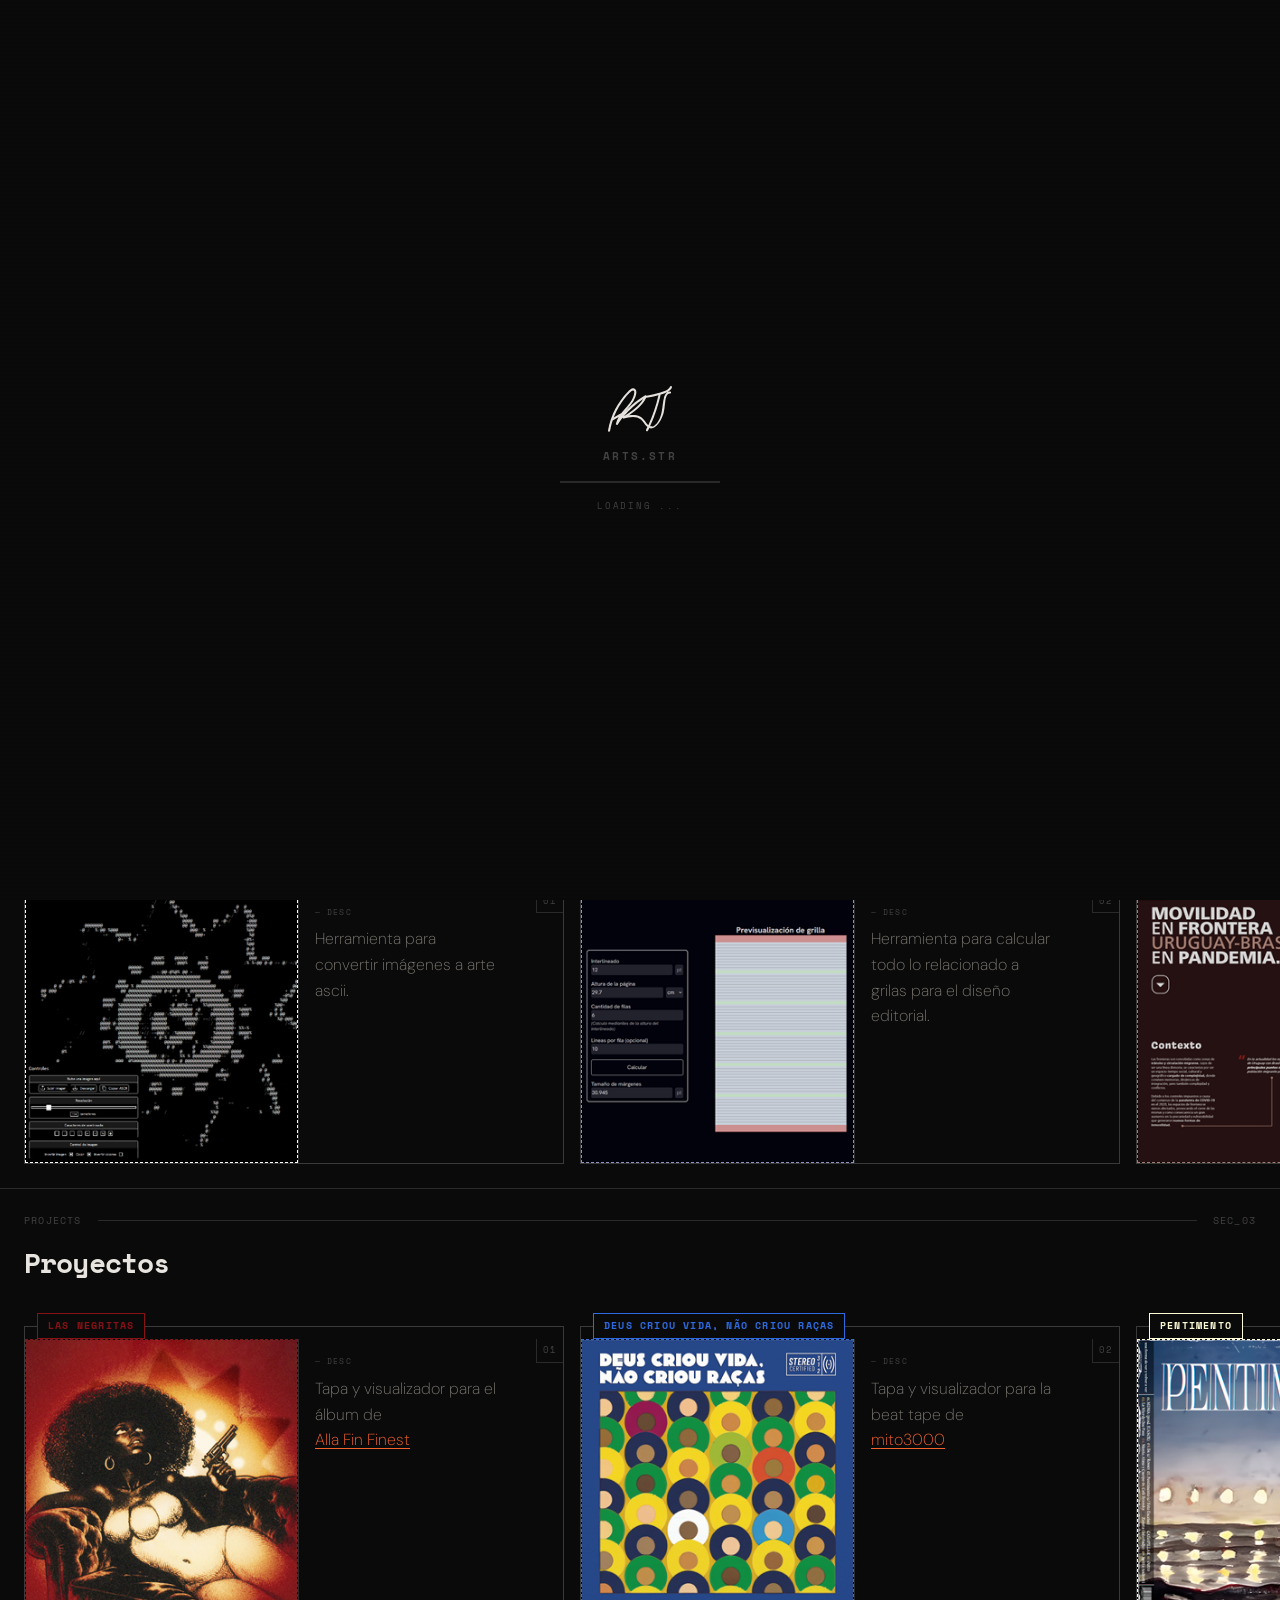
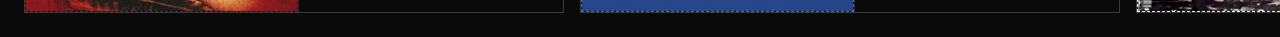
==== commit 0d2e5863: "Change images to WebP, add loading screen" ====
--- a/index.html
+++ b/index.html
@@ -14,9 +14,23 @@
     <link rel="stylesheet" href="css/modal-style.css">
     <link rel="stylesheet" href="css/controls-style.css">
     <link rel="stylesheet" href="css/hero-style.css">
+    <link rel="stylesheet" href="css/loader-style.css">
+    <link rel="preload" href="assets/hero.json" as="fetch" crossorigin>
 </head>
 
 <body>
+
+    <!-- Loading screen -->
+    <div id="loader">
+        <div class="loader-inner">
+            <svg class="loader-logo" xmlns="http://www.w3.org/2000/svg" viewBox="0 0 159.32 113.97">
+                <path d="M154.54,1.44c-3.74,9.2-15.3,11.96-23.85,14.61-11.26,3.48-22.75,6.17-34.37,8.08-.65-1.17-2.17-1.79-3.62-.94-18.35,10.75-34.97,24.2-49.34,39.77,9.53-11.02,19.91-21.61,24.7-35.41,1.94-5.58,4.93-15.87-.68-20.15-6.23-4.76-13.85,2.54-17.96,6.71-12.04,12.24-22.29,26.29-30.39,41.42-4.67,8.72-8.62,17.83-11.82,27.19-.34.42-.48.91-.46,1.4C3.83,92.87,1.58,101.84.04,110.93c-.55,3.25,4.46,4.33,5.01,1.07,1.5-8.86,3.68-17.58,6.5-26.08,4.32-2.51,8.64-5.03,12.96-7.54.69-.4,1.38-.81,2.07-1.22-3.12,5.21-5.59,10.77-6.92,16.83-.66,3.01,3.3,4.03,4.79,1.69,3.63-5.68,7.54-11.16,11.69-16.45.34,1.32,1.66,2.44,3.26,1.93,13.21-4.2,30.91-7.63,42.51,2.31,6.31,5.41,9.23,14.01,16.18,18.75-1.08,2.28-2.18,4.56-3.31,6.82-1.48,2.95,3.1,5.26,4.58,2.31,1.13-2.27,2.24-4.56,3.33-6.85,1.44.55,3.96,1.3,7.01.93,0,0,3.21-.39,6.38-2.43,17.17-11.05,22.7-37.45,22.7-37.45,3.26-15.57,2.08-16.19,3.64-25.74,1.07-6.57,2.46-21.22,11.84-20.96,3.29.09,3.71-5.02.41-5.11-8.89-.25-13.43,7.71-15.3,15.31-2.02,8.2-1.87,10.32-4.19,25.82-1.47,9.84-2.46,16.5-5.9,24.61-7.17,16.92-17,21.34-18.99,21.29-2.79-.06-5.41-.92-5.41-.92,0,0,0,0-.01,0,11.56-25.17,20.41-51.56,26.36-78.62.99-.3,1.98-.6,2.97-.91,9.4-2.98,20.84-6.57,24.9-16.56,1.24-3.04-3.33-5.37-4.58-2.31ZM22.53,73.61c-2.77,1.61-5.54,3.23-8.31,4.84,7.41-19.42,18.2-37.53,31.91-53.25,2.65-3.04,5.41-6,8.27-8.85,2.16-2.15,4.86-4.91,8.09-5.23,5.8-.57,1.35,13.34.26,16.14-4.56,11.73-13.42,21.17-21.51,30.56-2.81,3.26-5.63,6.59-8.27,10.04-3.6,1.65-7.01,3.76-10.43,5.75ZM87.71,32.27c-11.09,18.72-30.12,31.41-48.31,42.92,13.78-16.67,30.12-31.17,48.31-42.92ZM100.33,97.46c-1.7-1.31-3.15-2.95-4.5-4.71-4.86-6.37-8.77-13.09-16.13-16.91-8.26-4.28-17.77-4.6-26.99-3.18,17.02-11.39,33.35-24.6,42.32-43.19.11,0,.22-.01.34-.03,10.2-1.63,20.3-3.81,30.25-6.59-5.84,25.68-14.32,50.68-25.28,74.6Z"/>
+            </svg>
+            <span class="loader-wordmark">ARTS.str</span>
+            <div class="loader-bar-wrap"><div class="loader-bar" id="loader-bar"></div></div>
+            <span class="loader-status" id="loader-status">LOADING</span>
+        </div>
+    </div>
 
     <!-- Scan line overlay -->
     <div class="scanlines" aria-hidden="true"></div>
@@ -116,6 +130,7 @@
     <script src="js/scroll-persistance.js"></script>
     <script src="js/controls.js"></script>
     <script src="js/hero-script.js"></script>
+    <script src="js/loader.js"></script>
     <script>
         // Live clock in nav
         function updateClock() {
--- a/css/modal-style.css
+++ b/css/modal-style.css
@@ -252,6 +252,41 @@
     color: var(--bg);
 }
 
+/* Mute button — bottom-right corner of carousel, fullscreen only */
+.modal-mute {
+    position: absolute;
+    bottom: 16px;
+    right: 16px;
+    z-index: 12;
+    display: none; /* shown via JS only in fullscreen */
+    align-items: center;
+    justify-content: center;
+    width: 36px;
+    height: 36px;
+    border: 1px solid var(--border-bright);
+    background: rgba(10, 10, 10, 0.65);
+    color: var(--text-dim);
+    font-size: 16px;
+    font-family: var(--font-mono);
+    cursor: crosshair;
+    transition: border-color var(--t-fast), color var(--t-fast), background var(--t-fast);
+    user-select: none;
+    backdrop-filter: blur(4px);
+    -webkit-backdrop-filter: blur(4px);
+    line-height: 1;
+}
+
+.modal-mute:hover {
+    border-color: var(--accent);
+    color: var(--accent);
+    background: rgba(10, 10, 10, 0.82);
+}
+
+.modal-mute:active {
+    background: var(--accent);
+    color: var(--bg);
+}
+
 /* ── Fullscreen overlay (injected into body, outside modal hierarchy) ── */
 
 #gallery-fullscreen {
--- a/css/loader-style.css
+++ b/css/loader-style.css
@@ -0,0 +1,75 @@
+/* ============================================================
+   Loader — fullscreen overlay, dismissed by loader.js
+   ============================================================ */
+
+#loader {
+    position: fixed;
+    inset: 0;
+    z-index: 9000;
+    background: var(--bg);
+    display: flex;
+    align-items: center;
+    justify-content: center;
+    transition: opacity 400ms ease, visibility 400ms ease;
+    opacity: 1;
+    visibility: visible;
+}
+
+#loader.loader-done {
+    opacity: 0;
+    visibility: hidden;
+}
+
+.loader-inner {
+    display: flex;
+    flex-direction: column;
+    align-items: center;
+    gap: calc(var(--unit) * 2);
+    user-select: none;
+}
+
+.loader-logo {
+    fill: var(--text);
+    width: 64px;
+    height: auto;
+    animation: loader-pulse 2s ease-in-out infinite;
+}
+
+@keyframes loader-pulse {
+    0%, 100% { opacity: 1;   transform: scale(1); }
+    50%       { opacity: 0.4; transform: scale(0.96); }
+}
+
+.loader-wordmark {
+    font-family: var(--font-mono);
+    font-size: 11px;
+    font-weight: 700;
+    letter-spacing: 0.2em;
+    color: var(--text-muted);
+    text-transform: uppercase;
+}
+
+/* Progress bar */
+.loader-bar-wrap {
+    width: 160px;
+    height: 2px;
+    background: var(--border);
+    overflow: hidden;
+}
+
+.loader-bar {
+    height: 100%;
+    width: 0%;
+    background: var(--accent);
+    transition: width 200ms ease;
+}
+
+/* Status label */
+.loader-status {
+    font-family: var(--font-mono);
+    font-size: 9px;
+    letter-spacing: 0.2em;
+    color: var(--text-muted);
+    min-width: 10ch; /* prevents layout shift during pulse text changes */
+    text-align: center;
+}
